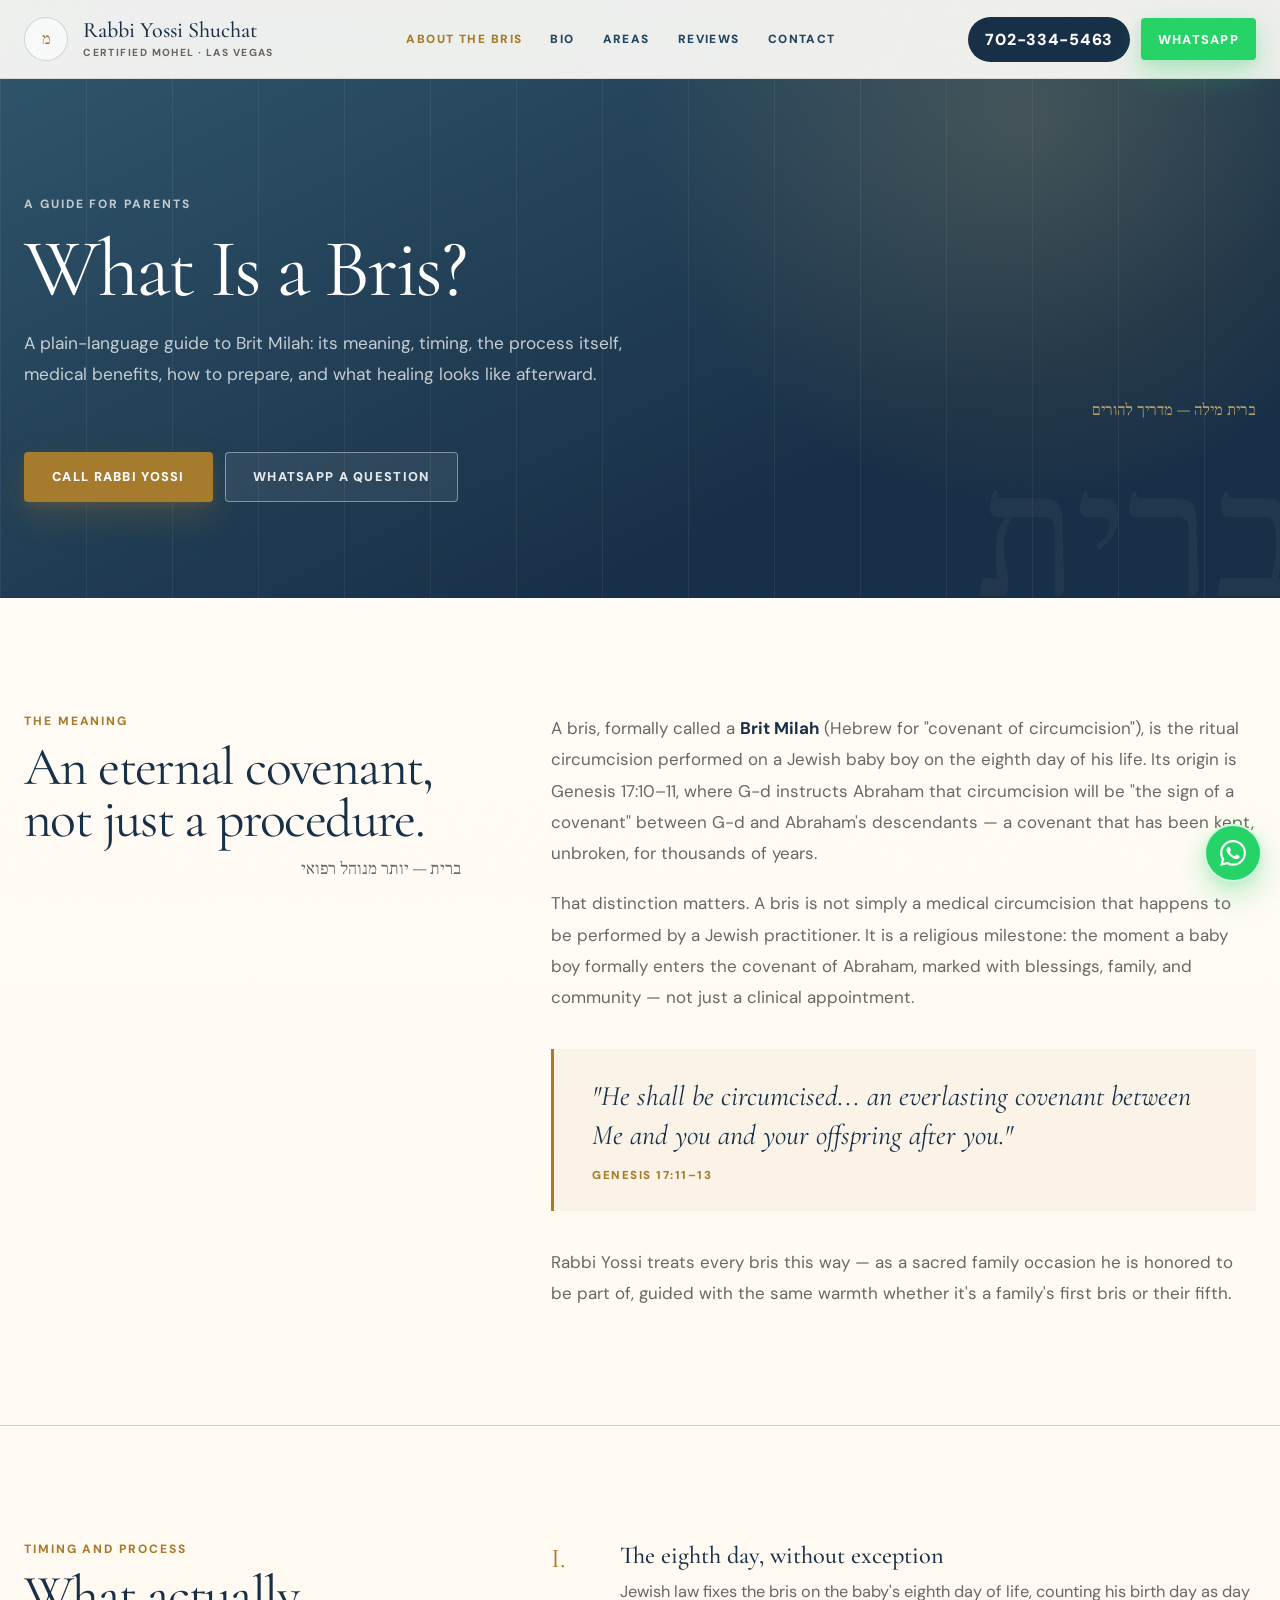
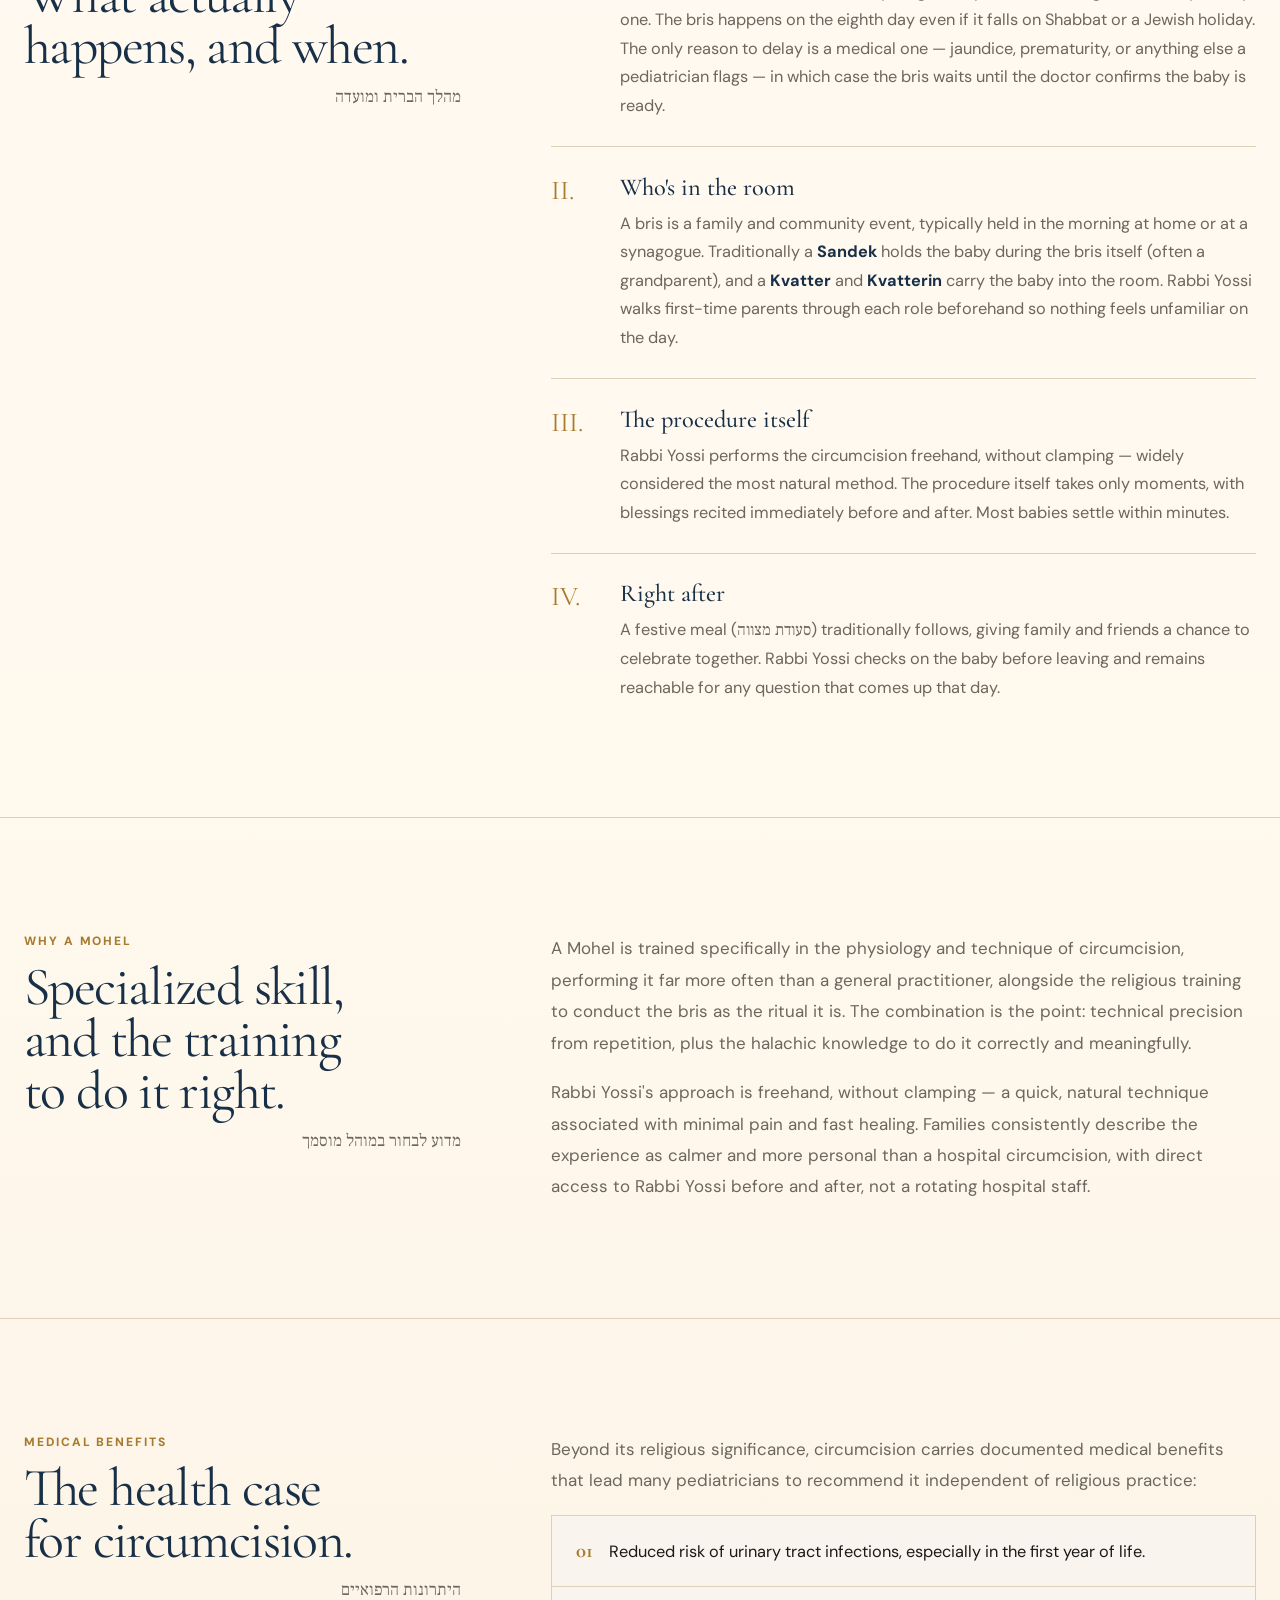
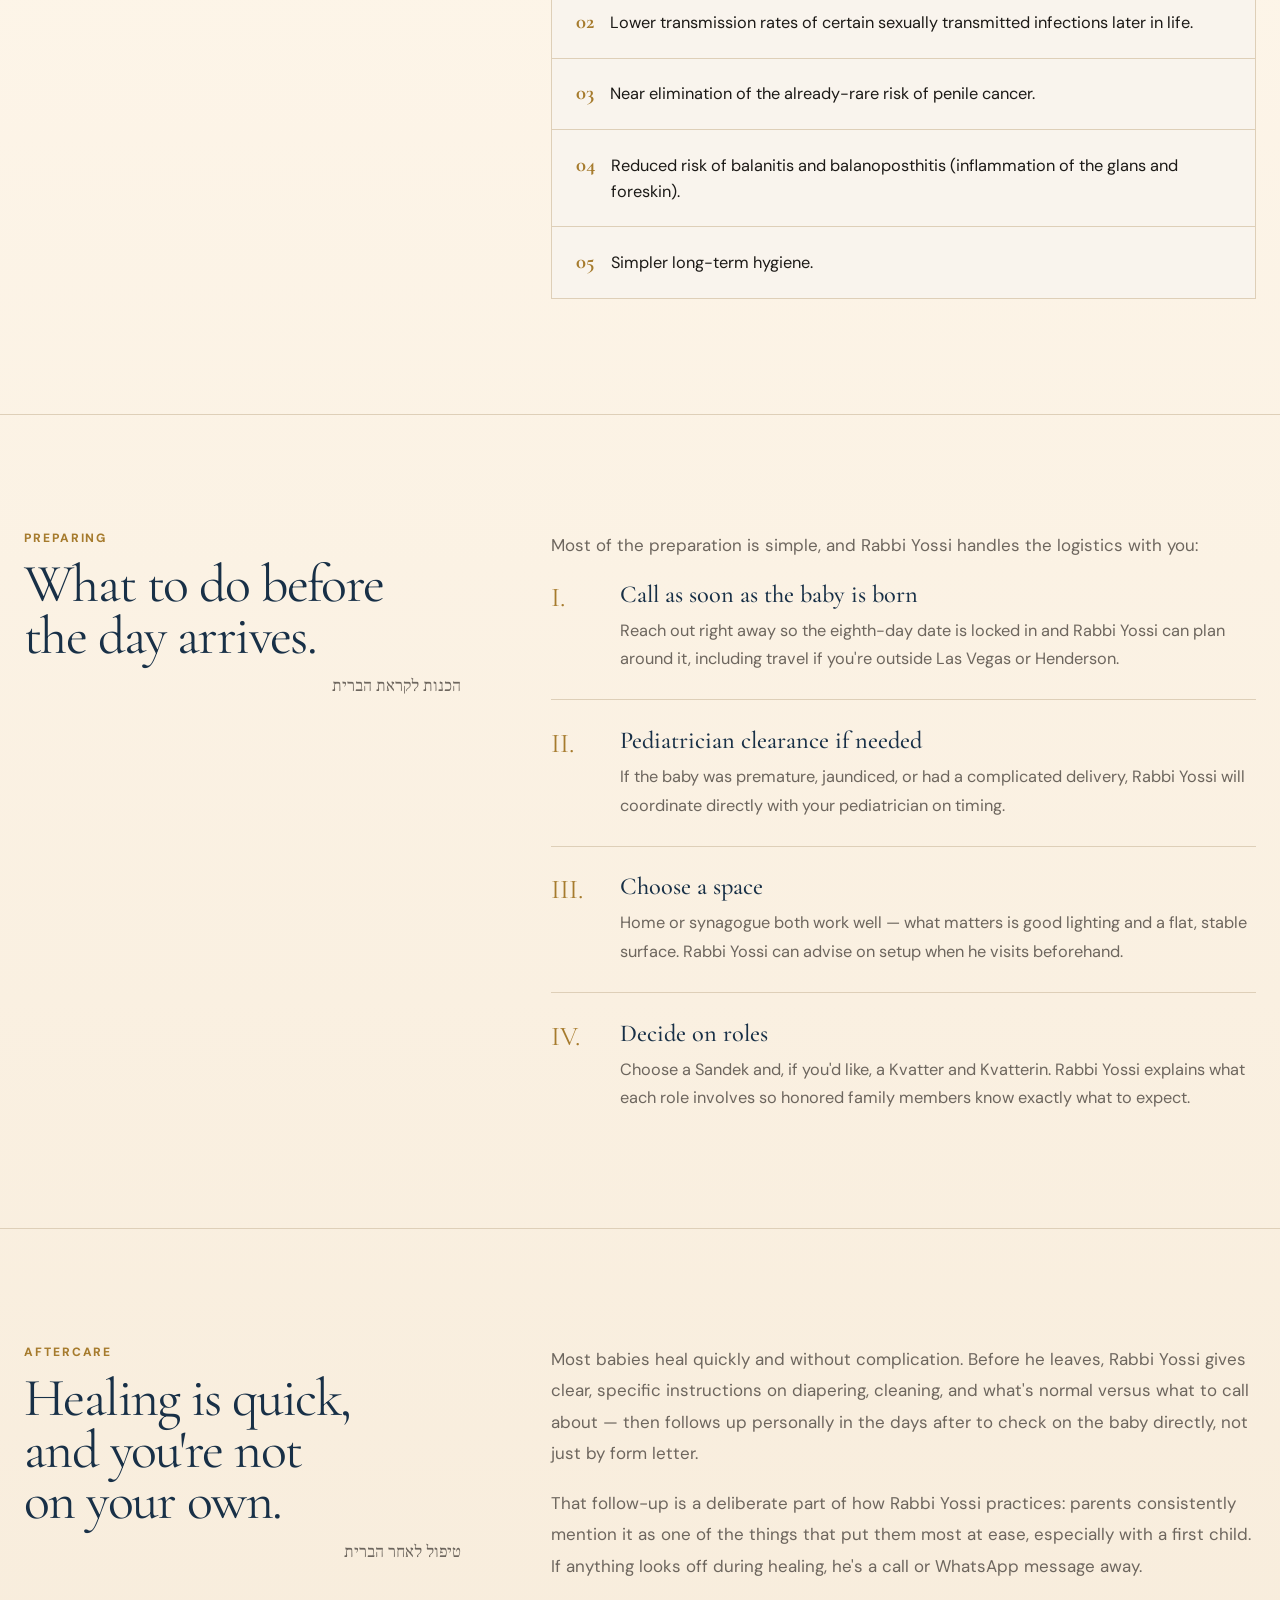
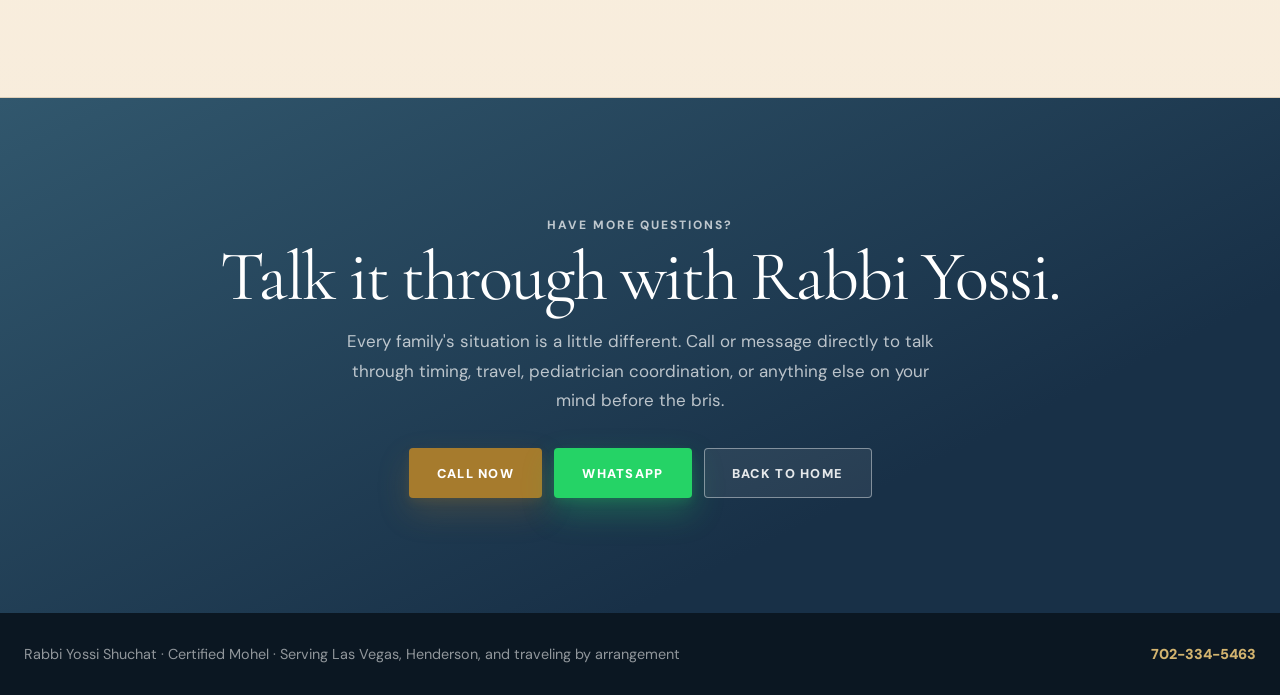
==== bris.html @ 32bd05fb "Add craft-layer polish and a full About the Bris page - Add shadow/radius design tokens, :active pre" ====
<!DOCTYPE html>
<html lang="en" dir="ltr">
<head>
  <meta charset="UTF-8">
  <meta name="viewport" content="width=device-width, initial-scale=1.0">
  <meta name="description" content="What is a bris? A clear guide to Brit Milah in Las Vegas: its meaning, the process, timing, medical benefits, preparation, and aftercare, from Certified Mohel Rabbi Yossi Shuchat.">
  <meta name="robots" content="index, follow, max-image-preview:large">
  <meta name="theme-color" content="#183047">
  <meta property="og:title" content="What Is a Bris? A Guide to Brit Milah | Rabbi Yossi Shuchat">
  <meta property="og:description" content="The meaning, timing, process, medical benefits, and aftercare of a bris (Brit Milah), explained by Certified Mohel Rabbi Yossi Shuchat, Las Vegas.">
  <meta property="og:type" content="article">
  <meta property="og:url" content="https://shliachflow.github.io/mohelvegas/bris.html">
  <meta property="og:image" content="https://shliachflow.github.io/mohelvegas/og-image.svg">
  <meta property="og:image:alt" content="What Is a Bris - a guide from Rabbi Yossi Shuchat, Las Vegas">
  <meta name="twitter:card" content="summary_large_image">
  <meta name="twitter:title" content="What Is a Bris? A Guide to Brit Milah | Rabbi Yossi Shuchat">
  <meta name="twitter:description" content="The meaning, timing, process, medical benefits, and aftercare of a bris, explained by a Certified Mohel in Las Vegas.">
  <meta name="twitter:image" content="https://shliachflow.github.io/mohelvegas/og-image.svg">
  <title>What Is a Bris? A Guide to Brit Milah | Rabbi Yossi Shuchat</title>

  <link rel="canonical" href="https://shliachflow.github.io/mohelvegas/bris.html">
  <link rel="icon" href="/mohelvegas/favicon.svg" type="image/svg+xml">
  <link rel="preconnect" href="https://fonts.googleapis.com">
  <link rel="preconnect" href="https://fonts.gstatic.com" crossorigin>
  <link href="https://fonts.googleapis.com/css2?family=Cormorant+Garamond:ital,wght@0,300;0,400;0,500;0,600;1,300;1,400;1,500;1,600&family=DM+Sans:ital,opsz,wght@0,9..40,300;0,9..40,400;0,9..40,500;0,9..40,600;1,9..40,300;1,9..40,400&family=Frank+Ruhl+Libre:wght@300;400;700&display=swap" rel="stylesheet">

  <script type="application/ld+json">
  {
    "@context": "https://schema.org",
    "@type": "Article",
    "headline": "What Is a Bris? A Guide to Brit Milah",
    "author": { "@type": "Person", "name": "Rabbi Yossi Shuchat" },
    "publisher": { "@type": "Organization", "name": "Rabbi Yossi Shuchat, Certified Mohel Las Vegas" },
    "description": "The meaning, timing, process, medical benefits, preparation, and aftercare of a bris (Brit Milah), explained by a Certified Mohel in Las Vegas.",
    "mainEntityOfPage": "https://shliachflow.github.io/mohelvegas/bris.html"
  }
  </script>

  <script type="application/ld+json">
  {
    "@context": "https://schema.org",
    "@type": "FAQPage",
    "mainEntity": [
      {
        "@type": "Question",
        "name": "What is a bris?",
        "acceptedAnswer": {
          "@type": "Answer",
          "text": "A bris (Brit Milah) is the Jewish ritual circumcision performed on a baby boy's eighth day of life. It fulfills the covenant G-d established with Abraham in Genesis 17, marking the child's entry into that covenant, not simply a medical procedure."
        }
      },
      {
        "@type": "Question",
        "name": "Why is a bris performed on the eighth day?",
        "acceptedAnswer": {
          "@type": "Answer",
          "text": "Genesis 17:12 specifies the eighth day, and Jewish law follows that timing even if the eighth day falls on Shabbat or a holiday. The day of birth counts as day one. If there is a medical reason to delay, such as jaundice or prematurity, the bris is postponed until the baby's doctor confirms he is ready."
        }
      },
      {
        "@type": "Question",
        "name": "Why choose a Mohel instead of a hospital circumcision?",
        "acceptedAnswer": {
          "@type": "Answer",
          "text": "A trained Mohel performs circumcisions daily, uses a quick freehand technique without clamping, and combines that specialized skill with the religious training required to perform the bris as a covenantal ritual, not only a procedure. Many parents also report a calmer, more personal experience than a hospital setting."
        }
      },
      {
        "@type": "Question",
        "name": "What are the medical benefits of circumcision?",
        "acceptedAnswer": {
          "@type": "Answer",
          "text": "Studies point to a reduced risk of urinary tract infections in infancy, lower transmission rates of certain diseases, near elimination of penile cancer risk, reduced risk of balanitis and balanoposthitis, and easier long-term hygiene."
        }
      },
      {
        "@type": "Question",
        "name": "How should we prepare for the bris?",
        "acceptedAnswer": {
          "@type": "Answer",
          "text": "Confirm the eighth-day date with the Mohel as soon as the baby is born, get pediatrician clearance if the baby was premature or jaundiced, choose a home or venue with good lighting and a flat surface, and arrange for a Sandek (the person who holds the baby) and a Kvatter/Kvatterin if desired. Rabbi Yossi walks every family through these details in advance."
        }
      },
      {
        "@type": "Question",
        "name": "What does aftercare look like?",
        "acceptedAnswer": {
          "@type": "Answer",
          "text": "Healing is typically quick. Parents receive clear instructions on diapering, cleaning, and signs to watch for, and Rabbi Yossi follows up personally in the days after the bris to check on healing and answer questions."
        }
      }
    ]
  }
  </script>

  <style>
    :root {
      --ink: #183047;
      --ink-2: #23465c;
      --night: #0b1722;
      --paper: #fffaf2;
      --paper-2: #f4ead9;
      --white: #fffdf9;
      --gold: #a67b2d;
      --gold-2: #d3b46f;
      --line: #decfb8;
      --muted: #6d665e;
      --body: #1c1a17;
      --wa: #25d366;
      --display: "Cormorant Garamond", Georgia, serif;
      --sans: "DM Sans", system-ui, sans-serif;
      --heb: "Frank Ruhl Libre", serif;
      --ease: cubic-bezier(.16,1,.3,1);

      --radius-xs: 4px;
      --radius-sm: 6px;
      --radius-md: 10px;
      --radius-lg: 14px;
      --radius-full: 9999px;

      --shadow-sm: 0 1px 2px rgba(24,48,71,.08), 0 2px 6px rgba(24,48,71,.06);
      --shadow-md: 0 4px 10px rgba(24,48,71,.08), 0 12px 28px rgba(24,48,71,.12);
      --shadow-lg: 0 10px 24px rgba(24,48,71,.1), 0 32px 72px rgba(24,48,71,.16);
      --shadow-gold: 0 4px 10px rgba(166,123,45,.14), 0 14px 32px rgba(166,123,45,.24);
      --shadow-wa: 0 4px 10px rgba(37,211,102,.14), 0 14px 32px rgba(37,211,102,.28);
    }

    *, *::before, *::after { box-sizing: border-box; }
    html {
      scroll-behavior: smooth;
      overflow-x: hidden;
      font-kerning: normal;
      font-feature-settings: "kern" 1, "liga" 1;
      -webkit-text-size-adjust: 100%;
      text-size-adjust: 100%;
      color-scheme: light;
    }
    body {
      margin: 0;
      font-family: var(--sans);
      color: var(--body);
      background: linear-gradient(180deg, #fffdf8 0%, #fff8ed 45%, #f6ead8 100%);
      -webkit-font-smoothing: antialiased;
      text-rendering: optimizeLegibility;
      overflow-x: hidden;
    }
    a { color: inherit; text-decoration: none; }
    button { font: inherit; }
    :focus-visible { outline: 2px solid var(--gold); outline-offset: 4px; border-radius: var(--radius-xs); }
    ::selection { background: var(--gold); color: #fff; }
    [id] { scroll-margin-top: 96px; }
    ::-webkit-scrollbar { width: 12px; height: 12px; }
    ::-webkit-scrollbar-track { background: var(--paper-2); }
    ::-webkit-scrollbar-thumb { background: var(--gold-2); border-radius: var(--radius-full); border: 3px solid var(--paper-2); }
    ::-webkit-scrollbar-thumb:hover { background: var(--gold); }

    #grain {
      position: fixed; inset: 0; z-index: 300; pointer-events: none;
      opacity: .025; mix-blend-mode: multiply;
      background-image: url("data:image/svg+xml,%3Csvg xmlns='http://www.w3.org/2000/svg' width='240' height='240'%3E%3Cfilter id='n'%3E%3CfeTurbulence type='fractalNoise' baseFrequency='.72' numOctaves='4' stitchTiles='stitch'/%3E%3C/filter%3E%3Crect width='240' height='240' filter='url(%23n)' opacity='.42'/%3E%3C/svg%3E");
    }

    .container { width: min(100% - 48px, 1280px); margin-inline: auto; }
    .eyebrow {
      font-size: .75rem;
      font-weight: 800;
      letter-spacing: .16em;
      text-transform: uppercase;
      color: var(--gold);
    }
    .heb { font-family: var(--heb); direction: rtl; letter-spacing: 0; }

    [data-r] { opacity: 0; transform: translateY(24px); transition: opacity .8s var(--ease), transform .8s var(--ease); }
    [data-r].in { opacity: 1; transform: none; }
    [data-d="1"] { transition-delay: .08s; }
    [data-d="2"] { transition-delay: .16s; }
    [data-d="3"] { transition-delay: .24s; }

    .btn {
      display: inline-flex; align-items: center; justify-content: center; gap: .55rem;
      min-height: 50px; padding: .98rem 1.7rem;
      border: 1px solid transparent; border-radius: var(--radius-xs);
      font-size: .8rem; font-weight: 850; letter-spacing: .1em;
      text-transform: uppercase; white-space: nowrap;
      transition: transform .22s var(--ease), box-shadow .22s var(--ease), background .22s var(--ease), color .22s var(--ease), border-color .22s var(--ease);
    }
    .btn:hover { transform: translateY(-2px); }
    .btn:active { transform: scale(.97); transition-duration: .1s; }
    .btn-gold { background: var(--gold); color: #fff; box-shadow: var(--shadow-gold); }
    .btn-wa { background: var(--wa); color: #fff; box-shadow: var(--shadow-wa); }
    .btn-light { border-color: rgba(255,255,255,.42); color: rgba(255,255,255,.88); background: rgba(255,255,255,.07); }
    .btn-outline { border-color: var(--line); color: var(--ink); background: rgba(255,255,255,.38); }

    #nav {
      position: fixed; inset: 0 0 auto; z-index: 120;
      background: rgba(255,253,249,.92);
      border-bottom: 1px solid rgba(24,48,71,.12);
      backdrop-filter: blur(18px) saturate(1.35);
      -webkit-backdrop-filter: blur(18px) saturate(1.35);
    }
    .nav-inner {
      height: 78px;
      position: relative;
      display: flex; align-items: center; justify-content: space-between; gap: 1.5rem;
    }
    .brand { display: flex; align-items: center; gap: .95rem; min-width: 0; }
    .brand-mark {
      width: 44px; height: 44px; border-radius: 50%;
      display: grid; place-items: center; flex: 0 0 auto;
      border: 1px solid rgba(24,48,71,.18);
      font-family: var(--heb); color: var(--gold); background: rgba(255,255,255,.6);
    }
    .brand-name {
      display: block;
      font-family: var(--display);
      color: var(--ink);
      font-size: 1.38rem;
      font-weight: 500;
      line-height: 1;
    }
    .brand-sub {
      display: block; margin-top: .32rem;
      font-size: .64rem; font-weight: 800; letter-spacing: .14em; text-transform: uppercase; color: var(--muted);
    }
    .nav-links { display: flex; align-items: center; gap: 1.75rem; }
    .nav-links a { font-size: .74rem; font-weight: 850; letter-spacing: .12em; text-transform: uppercase; color: var(--ink-2); }
    .nav-links a.active { color: var(--gold); }
    .nav-actions { display: flex; align-items: center; gap: .65rem; }
    .nav-phone { padding: .75rem 1.08rem; border-radius: var(--radius-full); background: var(--ink); color: #fff; font-weight: 850; letter-spacing: .045em; transition: transform .18s var(--ease); }
    .nav-phone:active { transform: scale(.96); }
    .nav-actions .btn { min-height: 42px; padding: .7rem 1rem; }
    .menu-toggle {
      display: none;
      align-items: center;
      justify-content: center;
      flex-direction: column;
      width: 44px;
      height: 44px;
      padding: 0;
      border: 1px solid rgba(24,48,71,.18);
      border-radius: var(--radius-full);
      background: var(--ink);
      color: #fff;
      box-shadow: var(--shadow-md);
      cursor: pointer;
      z-index: 3;
      transition: transform .18s var(--ease);
    }
    .menu-toggle:active { transform: scale(.94); }
    .menu-toggle span {
      display: block;
      width: 16px;
      height: 1.5px;
      border-radius: 2px;
      background: currentColor;
    }
    .menu-toggle span + span { margin-top: 4px; }
    #mobile-menu {
      position: fixed;
      inset: 0;
      z-index: 450;
      display: grid;
      place-items: center;
      padding: 6rem 1.5rem 2rem;
      background:
        radial-gradient(circle at 24% 18%, rgba(211,180,111,.18), transparent 28%),
        linear-gradient(154deg, #31576d, #183047 72%);
      color: #fff;
      opacity: 0;
      pointer-events: none;
      transform: translateY(-10px);
      transition: opacity .32s var(--ease), transform .32s var(--ease);
    }
    #mobile-menu.open {
      opacity: 1;
      pointer-events: auto;
      transform: none;
    }
    .mobile-menu-panel {
      width: min(100%, 360px);
      display: grid;
      gap: 1.25rem;
    }
    .mobile-menu-head {
      display: flex;
      align-items: center;
      justify-content: space-between;
      gap: 1rem;
      padding-bottom: 1rem;
      border-bottom: 1px solid rgba(255,255,255,.13);
    }
    .mobile-menu-title {
      font-family: var(--display);
      font-size: 1.5rem;
      line-height: 1;
    }
    .mobile-menu-sub {
      display: block;
      margin-top: .35rem;
      color: rgba(255,255,255,.56);
      font-size: .68rem;
      font-weight: 850;
      letter-spacing: .13em;
      text-transform: uppercase;
    }
    .menu-close {
      width: 44px;
      height: 44px;
      display: grid;
      place-items: center;
      border: 1px solid rgba(255,255,255,.22);
      border-radius: 50%;
      background: rgba(255,255,255,.06);
      color: #fff;
      font-size: 1.5rem;
      line-height: 1;
      cursor: pointer;
    }
    .mobile-menu-links {
      display: grid;
      gap: .2rem;
    }
    .mobile-menu-links a {
      font-family: var(--display);
      font-size: clamp(2.35rem, 12vw, 3.35rem);
      line-height: 1;
      padding: .82rem 0;
      color: rgba(255,255,255,.88);
      border-bottom: 1px solid rgba(255,255,255,.09);
    }
    .mobile-menu-actions {
      display: grid;
      grid-template-columns: 1fr;
      gap: .7rem;
      margin-top: .6rem;
    }
    .mobile-menu-actions .btn {
      width: 100%;
    }

    .page-hero {
      padding: clamp(9rem, 16vw, 12rem) 0 clamp(4rem, 8vw, 6rem);
      color: #fff;
      position: relative;
      overflow: hidden;
      background:
        linear-gradient(90deg, rgba(255,255,255,.06) 1px, transparent 1px),
        radial-gradient(circle at 80% 20%, rgba(211,180,111,.2), transparent 34%),
        linear-gradient(154deg, #31576d 0%, #183047 72%);
      background-size: 86px 86px, auto, auto;
    }
    .page-hero::after {
      content: "ברית";
      position: absolute; right: -1rem; bottom: -2rem;
      font-family: var(--heb); font-size: clamp(6rem, 14vw, 12rem);
      color: rgba(255,255,255,.035); line-height: 1;
    }
    .page-hero-inner { position: relative; z-index: 1; }
    .page-hero .eyebrow { color: rgba(255,255,255,.7); }
    .page-hero h1 {
      margin: 1.1rem 0 0;
      max-width: 900px;
      font-family: var(--display);
      font-size: clamp(3.4rem, 6.4vw, 6.4rem);
      font-weight: 400;
      line-height: .95;
      letter-spacing: -.03em;
      text-wrap: balance;
      color: #fff;
    }
    .page-hero p {
      max-width: 640px;
      margin: 1.25rem 0 0;
      font-size: clamp(1.08rem, 1.3vw, 1.22rem);
      line-height: 1.78;
      color: rgba(255,255,255,.74);
    }
    .page-hero .heb { margin-top: .6rem; display: block; color: var(--gold-2); opacity: .85; }
    .page-hero-actions { display: flex; gap: .75rem; flex-wrap: wrap; margin-top: 2rem; }

    .section { padding: clamp(4.5rem, 9vw, 7.5rem) 0; }
    .section + .section { border-top: 1px solid var(--line); }
    .section-inner { display: grid; grid-template-columns: minmax(0, .62fr) minmax(0, 1fr); gap: clamp(3rem, 7vw, 6rem); align-items: start; }
    .section-label { position: sticky; top: 110px; }
    .section-label .eyebrow { display: block; }
    .section-label h2 {
      margin: .75rem 0 0;
      font-family: var(--display);
      font-size: clamp(2.6rem, 4.2vw, 3.9rem);
      font-weight: 400;
      line-height: .96;
      letter-spacing: -.03em;
      text-wrap: balance;
      color: var(--ink);
    }
    .section-label .heb { display: block; margin-top: .85rem; color: var(--muted); font-size: 1.05rem; }
    .section-body p { margin: 0 0 1.15rem; color: var(--muted); font-size: clamp(1.06rem, 1.15vw, 1.15rem); line-height: 1.85; }
    .section-body p:last-child { margin-bottom: 0; }
    .section-body strong { color: var(--ink); }

    .pull-quote {
      margin: 2.2rem 0;
      padding: 1.75rem clamp(1.5rem, 3vw, 2.5rem);
      border-left: 3px solid var(--gold);
      background: rgba(166,123,45,.06);
    }
    .pull-quote p {
      margin: 0;
      font-family: var(--display);
      font-style: italic;
      font-size: clamp(1.5rem, 2.2vw, 1.95rem);
      line-height: 1.4;
      color: var(--ink);
    }
    .pull-quote cite {
      display: block;
      margin-top: .8rem;
      font-style: normal;
      font-size: .72rem;
      font-weight: 850;
      letter-spacing: .13em;
      text-transform: uppercase;
      color: var(--gold);
    }

    .roman-list { display: grid; gap: 1.6rem; counter-reset: roman; }
    .roman-item { display: grid; grid-template-columns: 3.2rem minmax(0, 1fr); gap: 1.1rem; padding-bottom: 1.6rem; border-bottom: 1px solid var(--line); }
    .roman-item:last-child { border-bottom: 0; padding-bottom: 0; }
    .roman-num { font-family: var(--display); font-size: 1.7rem; color: var(--gold); line-height: 1.3; }
    .roman-item h3 { margin: 0 0 .5rem; font-family: var(--display); font-size: clamp(1.35rem, 1.9vw, 1.65rem); font-weight: 500; color: var(--ink); }
    .roman-item p { margin: 0; color: var(--muted); font-size: 1.02rem; line-height: 1.75; }

    .benefit-list { display: grid; gap: 1px; background: var(--line); border: 1px solid var(--line); }
    .benefit-item { background: rgba(255,253,249,.82); padding: 1.35rem 1.5rem; display: flex; gap: 1rem; align-items: baseline; }
    .benefit-item b { font-family: var(--display); font-size: 1.3rem; color: var(--gold); flex: 0 0 auto; }
    .benefit-item span { color: var(--body); line-height: 1.6; font-size: 1.02rem; }

    .cta-band {
      text-align: center; color: #fff;
      background: linear-gradient(154deg, #31576d, #183047 72%);
      position: relative; overflow: hidden;
    }
    .cta-band .container { position: relative; z-index: 1; }
    .cta-band h2 { margin: .6rem 0 0; font-family: var(--display); font-size: clamp(2.6rem, 5.5vw, 4.6rem); font-weight: 400; line-height: .95; letter-spacing: -.03em; text-wrap: balance; }
    .cta-band p { max-width: 620px; margin: 1rem auto 0; color: rgba(255,255,255,.7); line-height: 1.75; font-size: 1.06rem; }
    .cta-actions { display: flex; justify-content: center; gap: .75rem; flex-wrap: wrap; margin-top: 2rem; }
    .cta-band .eyebrow { color: rgba(255,255,255,.7); }

    footer { padding: 2rem 0; background: var(--night); color: rgba(255,255,255,.55); }
    .footer-inner { display: flex; justify-content: space-between; align-items: center; gap: 1rem; flex-wrap: wrap; font-size: .9rem; }
    .footer-inner a { color: var(--gold-2); font-weight: 850; }

    #wa-float { position: fixed; right: 1.1rem; bottom: 1.1rem; z-index: 9999; display: block !important; transform: translateZ(0); }
    #wa-float a { width: 58px; height: 58px; border-radius: 50%; display: grid; place-items: center; background: var(--wa); color: #fff; border: 2px solid rgba(255,255,255,.8); box-shadow: var(--shadow-wa); transition: transform .18s var(--ease); }
    #wa-float a:hover { transform: scale(1.06); }
    #wa-float a:active { transform: scale(.94); }
    #wa-float svg { width: 26px; height: 26px; fill: currentColor; }

    @media (max-width: 980px) {
      .nav-inner { height: auto; min-height: 82px; padding: .9rem 0; display: grid; grid-template-columns: 1fr auto; align-items: center; }
      .nav-actions { grid-column: 1 / -1; grid-row: 2; justify-content: start; flex-wrap: wrap; }
      .nav-actions .btn { display: inline-flex; min-height: 40px; padding: .62rem .8rem; font-size: .68rem; }
      .nav-links { display: none; }
      .menu-toggle { display: inline-flex; position: static; }
      .section-inner { grid-template-columns: 1fr; }
      .section-label { position: static; }
      .roman-item { grid-template-columns: 2.4rem minmax(0, 1fr); }
    }

    @media (max-width: 640px) {
      .container { width: min(100% - 32px, 1240px); }
      .brand-mark { width: 38px; height: 38px; }
      .brand-name { font-size: 1.12rem; }
      .brand-sub { display: none; }
      .nav-phone { font-size: .74rem; padding: .64rem .82rem; }
      .nav-actions { gap: .5rem; }
      .nav-actions .btn { padding: .64rem .82rem; font-size: .7rem; }
      .page-hero-actions, .cta-actions { flex-direction: column; }
      .page-hero-actions .btn, .cta-actions .btn { width: 100%; }
      .benefit-item { flex-direction: column; gap: .3rem; }
      #wa-float { right: .85rem; bottom: calc(.85rem + env(safe-area-inset-bottom, 0px)); z-index: 9999; }
      #wa-float a { width: 54px; height: 54px; }
    }

    @media (prefers-reduced-motion: reduce) {
      html { scroll-behavior: auto; }
      [data-r], [data-r].in, .btn { opacity: 1; transform: none; transition: none; }
    }
  </style>
</head>
<body>
<div id="grain" aria-hidden="true"></div>

<nav id="nav" aria-label="Primary navigation">
  <div class="container nav-inner">
    <a href="index.html" class="brand" aria-label="Rabbi Yossi Shuchat home">
      <span class="brand-mark" aria-hidden="true">מ</span>
      <span>
        <span class="brand-name">Rabbi Yossi Shuchat</span>
        <span class="brand-sub">Certified Mohel · Las Vegas</span>
      </span>
    </a>
    <div class="nav-links">
      <a href="bris.html" class="active" aria-current="page">About the Bris</a>
      <a href="index.html#bio">Bio</a>
      <a href="index.html#areas">Areas</a>
      <a href="index.html#reviews">Reviews</a>
      <a href="index.html#contact">Contact</a>
    </div>
    <div class="nav-actions">
      <a class="nav-phone" href="tel:7023345463">702-334-5463</a>
      <a class="btn btn-wa" href="https://wa.me/17023345463" target="_blank" rel="noopener noreferrer">WhatsApp</a>
      <button class="menu-toggle" id="menu-toggle" type="button" aria-label="Open menu" aria-controls="mobile-menu" aria-expanded="false">
        <span></span>
        <span></span>
        <span></span>
      </button>
    </div>
  </div>
</nav>

<div id="mobile-menu" aria-hidden="true">
  <div class="mobile-menu-panel" role="dialog" aria-modal="true" aria-label="Mobile navigation">
    <div class="mobile-menu-head">
      <div>
        <div class="mobile-menu-title">Rabbi Yossi Shuchat</div>
        <span class="mobile-menu-sub">Certified Mohel · Las Vegas</span>
      </div>
      <button class="menu-close" id="menu-close" type="button" aria-label="Close menu">&times;</button>
    </div>
    <div class="mobile-menu-links">
      <a href="bris.html">About the Bris</a>
      <a href="index.html#bio">Bio</a>
      <a href="index.html#areas">Areas</a>
      <a href="index.html#reviews">Reviews</a>
      <a href="index.html#contact">Contact</a>
    </div>
    <div class="mobile-menu-actions">
      <a href="tel:7023345463" class="btn btn-gold">Call Now</a>
      <a href="https://wa.me/17023345463" class="btn btn-wa" target="_blank" rel="noopener noreferrer">WhatsApp</a>
    </div>
  </div>
</div>

<main id="top">
  <section class="page-hero" aria-labelledby="page-hero-title">
    <div class="container page-hero-inner">
      <span class="eyebrow">A Guide For Parents</span>
      <h1 id="page-hero-title" data-r>What Is a Bris?</h1>
      <p data-r data-d="1">A plain-language guide to Brit Milah: its meaning, timing, the process itself, medical benefits, how to prepare, and what healing looks like afterward.</p>
      <span class="heb" data-r data-d="1">ברית מילה — מדריך להורים</span>
      <div class="page-hero-actions" data-r data-d="2">
        <a href="tel:7023345463" class="btn btn-gold">Call Rabbi Yossi</a>
        <a href="https://wa.me/17023345463" class="btn btn-light" target="_blank" rel="noopener noreferrer">WhatsApp a Question</a>
      </div>
    </div>
  </section>

  <section class="section" id="meaning" aria-labelledby="meaning-title">
    <div class="container section-inner">
      <div class="section-label" data-r>
        <span class="eyebrow">The meaning</span>
        <h2 id="meaning-title">An eternal covenant, not just a procedure.</h2>
        <span class="heb">ברית — יותר מנוהל רפואי</span>
      </div>
      <div class="section-body" data-r data-d="1">
        <p>A bris, formally called a <strong>Brit Milah</strong> (Hebrew for "covenant of circumcision"), is the ritual circumcision performed on a Jewish baby boy on the eighth day of his life. Its origin is Genesis 17:10&ndash;11, where G-d instructs Abraham that circumcision will be "the sign of a covenant" between G-d and Abraham's descendants &mdash; a covenant that has been kept, unbroken, for thousands of years.</p>
        <p>That distinction matters. A bris is not simply a medical circumcision that happens to be performed by a Jewish practitioner. It is a religious milestone: the moment a baby boy formally enters the covenant of Abraham, marked with blessings, family, and community &mdash; not just a clinical appointment.</p>
        <div class="pull-quote">
          <p>"He shall be circumcised... an everlasting covenant between Me and you and your offspring after you."</p>
          <cite>Genesis 17:11&ndash;13</cite>
        </div>
        <p>Rabbi Yossi treats every bris this way &mdash; as a sacred family occasion he is honored to be part of, guided with the same warmth whether it's a family's first bris or their fifth.</p>
      </div>
    </div>
  </section>

  <section class="section" id="process" aria-labelledby="process-title">
    <div class="container section-inner">
      <div class="section-label" data-r>
        <span class="eyebrow">Timing and process</span>
        <h2 id="process-title">What actually happens, and when.</h2>
        <span class="heb">מהלך הברית ומועדה</span>
      </div>
      <div class="section-body" data-r data-d="1">
        <div class="roman-list">
          <div class="roman-item">
            <span class="roman-num">I.</span>
            <div>
              <h3>The eighth day, without exception</h3>
              <p>Jewish law fixes the bris on the baby's eighth day of life, counting his birth day as day one. The bris happens on the eighth day even if it falls on Shabbat or a Jewish holiday. The only reason to delay is a medical one &mdash; jaundice, prematurity, or anything else a pediatrician flags &mdash; in which case the bris waits until the doctor confirms the baby is ready.</p>
            </div>
          </div>
          <div class="roman-item">
            <span class="roman-num">II.</span>
            <div>
              <h3>Who's in the room</h3>
              <p>A bris is a family and community event, typically held in the morning at home or at a synagogue. Traditionally a <strong>Sandek</strong> holds the baby during the bris itself (often a grandparent), and a <strong>Kvatter</strong> and <strong>Kvatterin</strong> carry the baby into the room. Rabbi Yossi walks first-time parents through each role beforehand so nothing feels unfamiliar on the day.</p>
            </div>
          </div>
          <div class="roman-item">
            <span class="roman-num">III.</span>
            <div>
              <h3>The procedure itself</h3>
              <p>Rabbi Yossi performs the circumcision freehand, without clamping &mdash; widely considered the most natural method. The procedure itself takes only moments, with blessings recited immediately before and after. Most babies settle within minutes.</p>
            </div>
          </div>
          <div class="roman-item">
            <span class="roman-num">IV.</span>
            <div>
              <h3>Right after</h3>
              <p>A festive meal (<span class="heb">סעודת מצווה</span>) traditionally follows, giving family and friends a chance to celebrate together. Rabbi Yossi checks on the baby before leaving and remains reachable for any question that comes up that day.</p>
            </div>
          </div>
        </div>
      </div>
    </div>
  </section>

  <section class="section" id="mohel" aria-labelledby="mohel-title">
    <div class="container section-inner">
      <div class="section-label" data-r>
        <span class="eyebrow">Why a Mohel</span>
        <h2 id="mohel-title">Specialized skill, and the training to do it right.</h2>
        <span class="heb">מדוע לבחור במוהל מוסמך</span>
      </div>
      <div class="section-body" data-r data-d="1">
        <p>A Mohel is trained specifically in the physiology and technique of circumcision, performing it far more often than a general practitioner, alongside the religious training to conduct the bris as the ritual it is. The combination is the point: technical precision from repetition, plus the halachic knowledge to do it correctly and meaningfully.</p>
        <p>Rabbi Yossi's approach is freehand, without clamping &mdash; a quick, natural technique associated with minimal pain and fast healing. Families consistently describe the experience as calmer and more personal than a hospital circumcision, with direct access to Rabbi Yossi before and after, not a rotating hospital staff.</p>
      </div>
    </div>
  </section>

  <section class="section" id="benefits" aria-labelledby="benefits-title">
    <div class="container section-inner">
      <div class="section-label" data-r>
        <span class="eyebrow">Medical benefits</span>
        <h2 id="benefits-title">The health case for circumcision.</h2>
        <span class="heb">היתרונות הרפואיים</span>
      </div>
      <div class="section-body" data-r data-d="1">
        <p>Beyond its religious significance, circumcision carries documented medical benefits that lead many pediatricians to recommend it independent of religious practice:</p>
        <div class="benefit-list" aria-label="Medical benefits of circumcision">
          <div class="benefit-item"><b>01</b><span>Reduced risk of urinary tract infections, especially in the first year of life.</span></div>
          <div class="benefit-item"><b>02</b><span>Lower transmission rates of certain sexually transmitted infections later in life.</span></div>
          <div class="benefit-item"><b>03</b><span>Near elimination of the already-rare risk of penile cancer.</span></div>
          <div class="benefit-item"><b>04</b><span>Reduced risk of balanitis and balanoposthitis (inflammation of the glans and foreskin).</span></div>
          <div class="benefit-item"><b>05</b><span>Simpler long-term hygiene.</span></div>
        </div>
      </div>
    </div>
  </section>

  <section class="section" id="prepare" aria-labelledby="prepare-title">
    <div class="container section-inner">
      <div class="section-label" data-r>
        <span class="eyebrow">Preparing</span>
        <h2 id="prepare-title">What to do before the day arrives.</h2>
        <span class="heb">הכנות לקראת הברית</span>
      </div>
      <div class="section-body" data-r data-d="1">
        <p>Most of the preparation is simple, and Rabbi Yossi handles the logistics with you:</p>
        <div class="roman-list">
          <div class="roman-item">
            <span class="roman-num">I.</span>
            <div>
              <h3>Call as soon as the baby is born</h3>
              <p>Reach out right away so the eighth-day date is locked in and Rabbi Yossi can plan around it, including travel if you're outside Las Vegas or Henderson.</p>
            </div>
          </div>
          <div class="roman-item">
            <span class="roman-num">II.</span>
            <div>
              <h3>Pediatrician clearance if needed</h3>
              <p>If the baby was premature, jaundiced, or had a complicated delivery, Rabbi Yossi will coordinate directly with your pediatrician on timing.</p>
            </div>
          </div>
          <div class="roman-item">
            <span class="roman-num">III.</span>
            <div>
              <h3>Choose a space</h3>
              <p>Home or synagogue both work well &mdash; what matters is good lighting and a flat, stable surface. Rabbi Yossi can advise on setup when he visits beforehand.</p>
            </div>
          </div>
          <div class="roman-item">
            <span class="roman-num">IV.</span>
            <div>
              <h3>Decide on roles</h3>
              <p>Choose a Sandek and, if you'd like, a Kvatter and Kvatterin. Rabbi Yossi explains what each role involves so honored family members know exactly what to expect.</p>
            </div>
          </div>
        </div>
      </div>
    </div>
  </section>

  <section class="section" id="aftercare" aria-labelledby="aftercare-title">
    <div class="container section-inner">
      <div class="section-label" data-r>
        <span class="eyebrow">Aftercare</span>
        <h2 id="aftercare-title">Healing is quick, and you're not on your own.</h2>
        <span class="heb">טיפול לאחר הברית</span>
      </div>
      <div class="section-body" data-r data-d="1">
        <p>Most babies heal quickly and without complication. Before he leaves, Rabbi Yossi gives clear, specific instructions on diapering, cleaning, and what's normal versus what to call about &mdash; then follows up personally in the days after to check on the baby directly, not just by form letter.</p>
        <p>That follow-up is a deliberate part of how Rabbi Yossi practices: parents consistently mention it as one of the things that put them most at ease, especially with a first child. If anything looks off during healing, he's a call or WhatsApp message away.</p>
      </div>
    </div>
  </section>

  <section class="section cta-band" id="questions" aria-labelledby="questions-title">
    <div class="container" data-r>
      <span class="eyebrow">Have more questions?</span>
      <h2 id="questions-title">Talk it through with Rabbi Yossi.</h2>
      <p>Every family's situation is a little different. Call or message directly to talk through timing, travel, pediatrician coordination, or anything else on your mind before the bris.</p>
      <div class="cta-actions">
        <a href="tel:7023345463" class="btn btn-gold">Call Now</a>
        <a href="https://wa.me/17023345463" class="btn btn-wa" target="_blank" rel="noopener noreferrer">WhatsApp</a>
        <a href="index.html" class="btn btn-light">Back to Home</a>
      </div>
    </div>
  </section>
</main>

<footer>
  <div class="container footer-inner">
    <span>Rabbi Yossi Shuchat · Certified Mohel · Serving Las Vegas, Henderson, and traveling by arrangement</span>
    <a href="tel:7023345463">702-334-5463</a>
  </div>
</footer>

<div id="wa-float">
  <a href="https://wa.me/17023345463" target="_blank" rel="noopener noreferrer" aria-label="Chat with Rabbi Yossi on WhatsApp">
    <svg viewBox="0 0 24 24" aria-hidden="true" focusable="false">
      <path d="M17.472 14.382c-.297-.149-1.758-.867-2.03-.967-.273-.099-.471-.148-.67.15-.197.297-.767.966-.94 1.164-.173.199-.347.223-.644.075-.297-.15-1.255-.463-2.39-1.475-.883-.788-1.48-1.761-1.653-2.059-.173-.297-.018-.458.13-.606.134-.133.298-.347.446-.52.149-.174.198-.298.298-.497.099-.198.05-.371-.025-.52-.075-.149-.669-1.612-.916-2.207-.242-.579-.487-.5-.669-.51-.173-.008-.371-.01-.57-.01-.198 0-.52.074-.792.372-.272.297-1.04 1.016-1.04 2.479 0 1.462 1.065 2.875 1.213 3.074.149.198 2.096 3.2 5.077 4.487.709.306 1.262.489 1.694.625.712.227 1.36.195 1.871.118.571-.085 1.758-.719 2.006-1.413.248-.694.248-1.289.173-1.413-.074-.124-.272-.198-.57-.347m-5.421 7.403h-.004a9.87 9.87 0 01-5.031-1.378l-.361-.214-3.741.982.998-3.648-.235-.374a9.86 9.86 0 01-1.51-5.26c.001-5.45 4.436-9.884 9.888-9.884 2.64 0 5.122 1.03 6.988 2.898a9.825 9.825 0 012.893 6.994c-.003 5.45-4.437 9.884-9.885 9.884m8.413-18.297A11.815 11.815 0 0012.05 0C5.495 0 .16 5.335.157 11.892c0 2.096.547 4.142 1.588 5.945L.057 24l6.305-1.654a11.882 11.882 0 005.683 1.448h.005c6.554 0 11.89-5.335 11.893-11.893a11.821 11.821 0 00-3.48-8.413z"/>
    </svg>
  </a>
</div>

<script>
(function () {
  "use strict";
  var menu = document.getElementById("mobile-menu");
  var menuToggle = document.getElementById("menu-toggle");
  var menuClose = document.getElementById("menu-close");

  function openMenu() {
    if (!menu || !menuToggle) return;
    menu.classList.add("open");
    menu.setAttribute("aria-hidden", "false");
    menuToggle.setAttribute("aria-expanded", "true");
    document.body.style.overflow = "hidden";
    if (menuClose) menuClose.focus({ preventScroll: true });
  }

  function closeMenu() {
    if (!menu || !menuToggle) return;
    menu.classList.remove("open");
    menu.setAttribute("aria-hidden", "true");
    menuToggle.setAttribute("aria-expanded", "false");
    document.body.style.overflow = "";
  }

  if (menuToggle) menuToggle.addEventListener("click", openMenu);
  if (menuClose) menuClose.addEventListener("click", closeMenu);
  document.addEventListener("keydown", function (e) {
    if (e.key === "Escape" && menu && menu.classList.contains("open")) closeMenu();
  });

  document.querySelectorAll('a[href^="#"]').forEach(function (a) {
    a.addEventListener("click", function (e) {
      var id = a.getAttribute("href");
      var target = id && document.querySelector(id);
      if (!target) return;
      e.preventDefault();
      closeMenu();
      window.scrollTo({ top: target.getBoundingClientRect().top + window.pageYOffset - 84, behavior: "smooth" });
    });
  });

  if ("IntersectionObserver" in window) {
    var io = new IntersectionObserver(function (entries) {
      entries.forEach(function (entry) {
        if (entry.isIntersecting) {
          entry.target.classList.add("in");
          io.unobserve(entry.target);
        }
      });
    }, { threshold: .08, rootMargin: "0px 0px -56px 0px" });
    document.querySelectorAll("[data-r]").forEach(function (el) { io.observe(el); });
  } else {
    document.querySelectorAll("[data-r]").forEach(function (el) { el.classList.add("in"); });
  }
}());
</script>
</body>
</html>
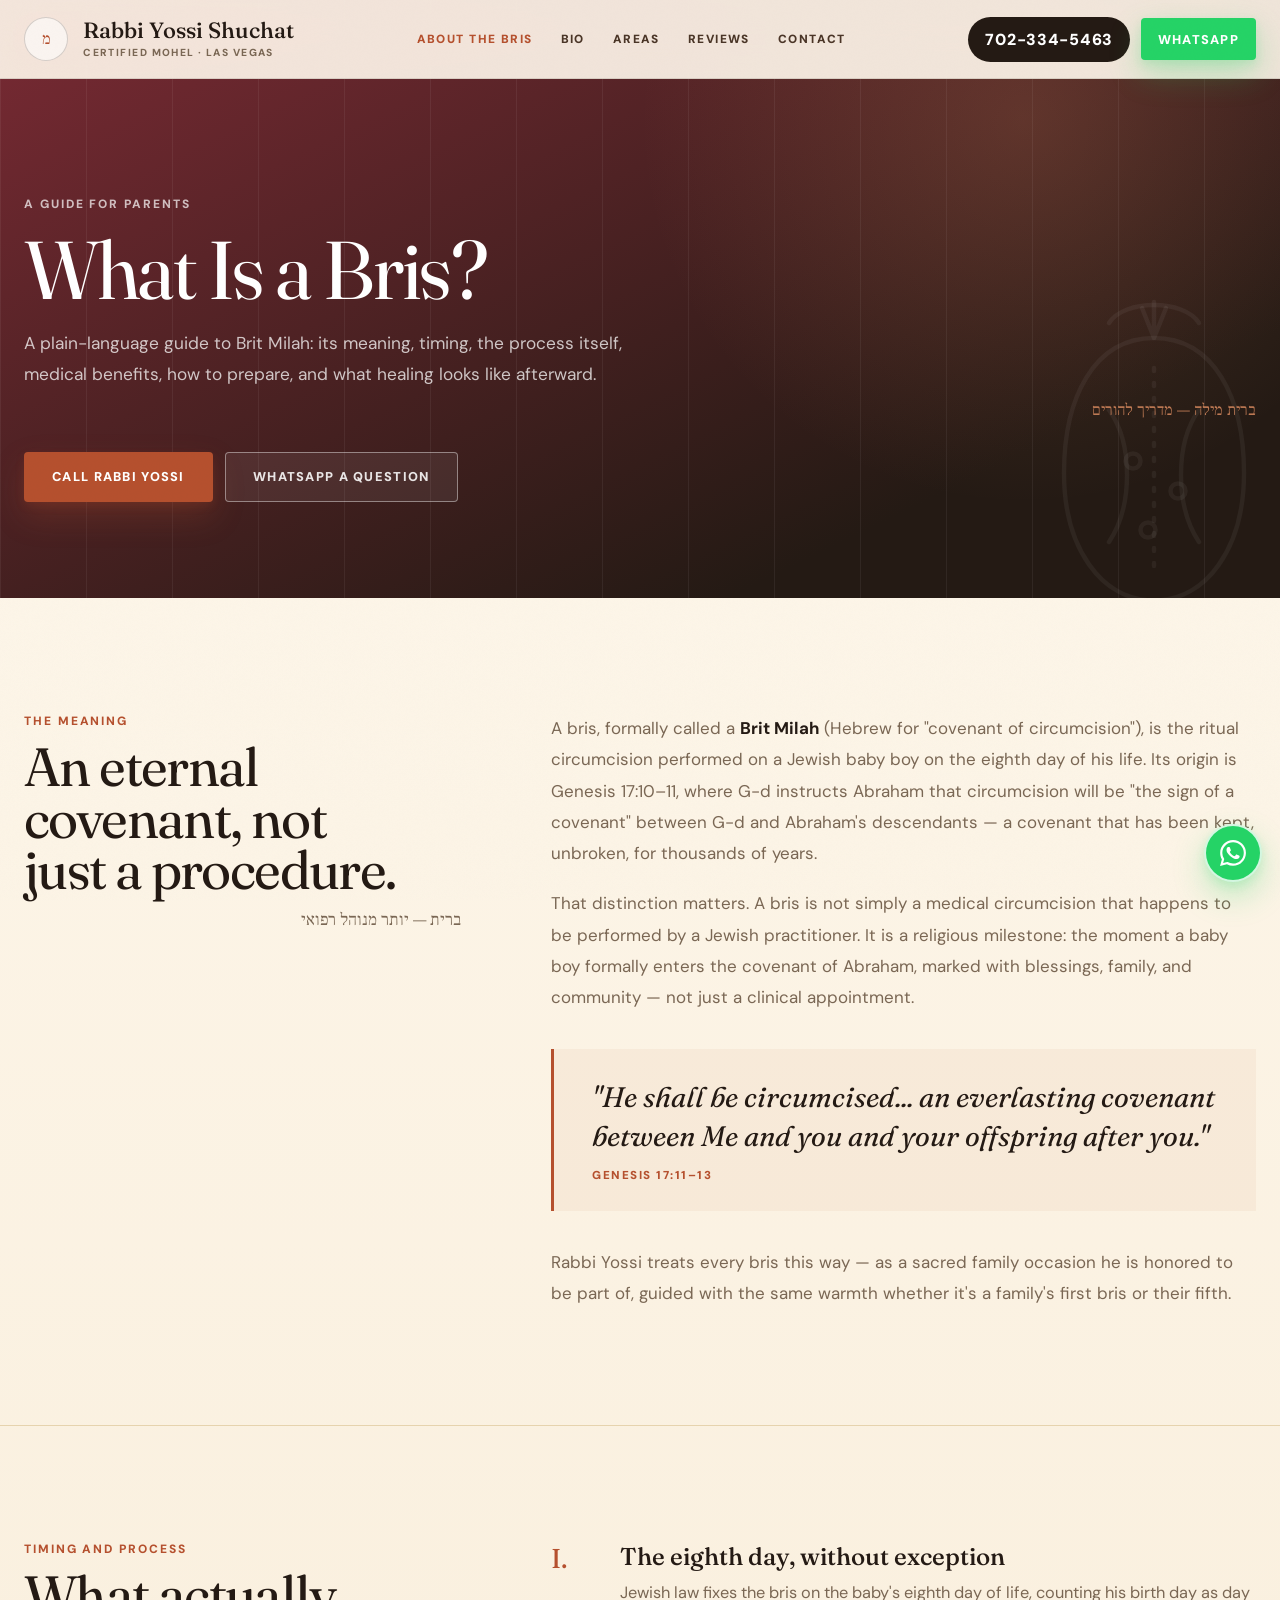
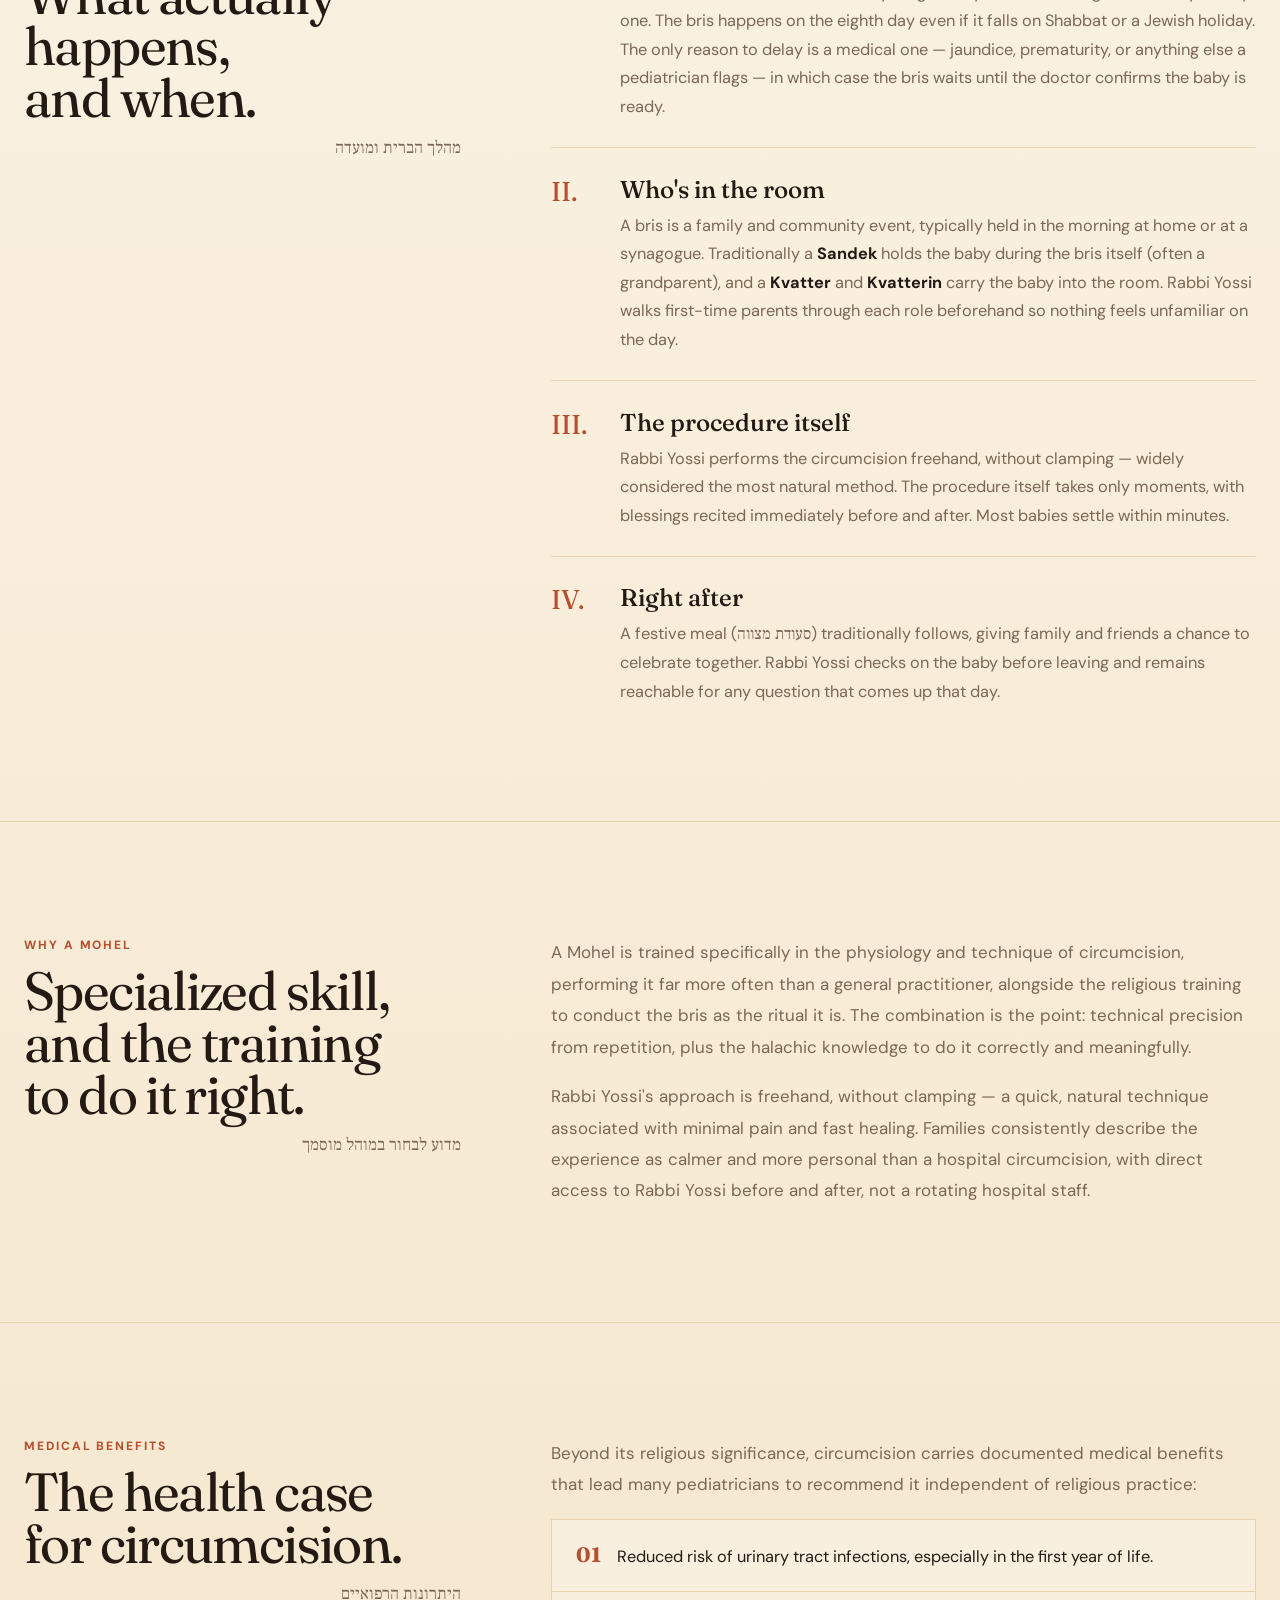
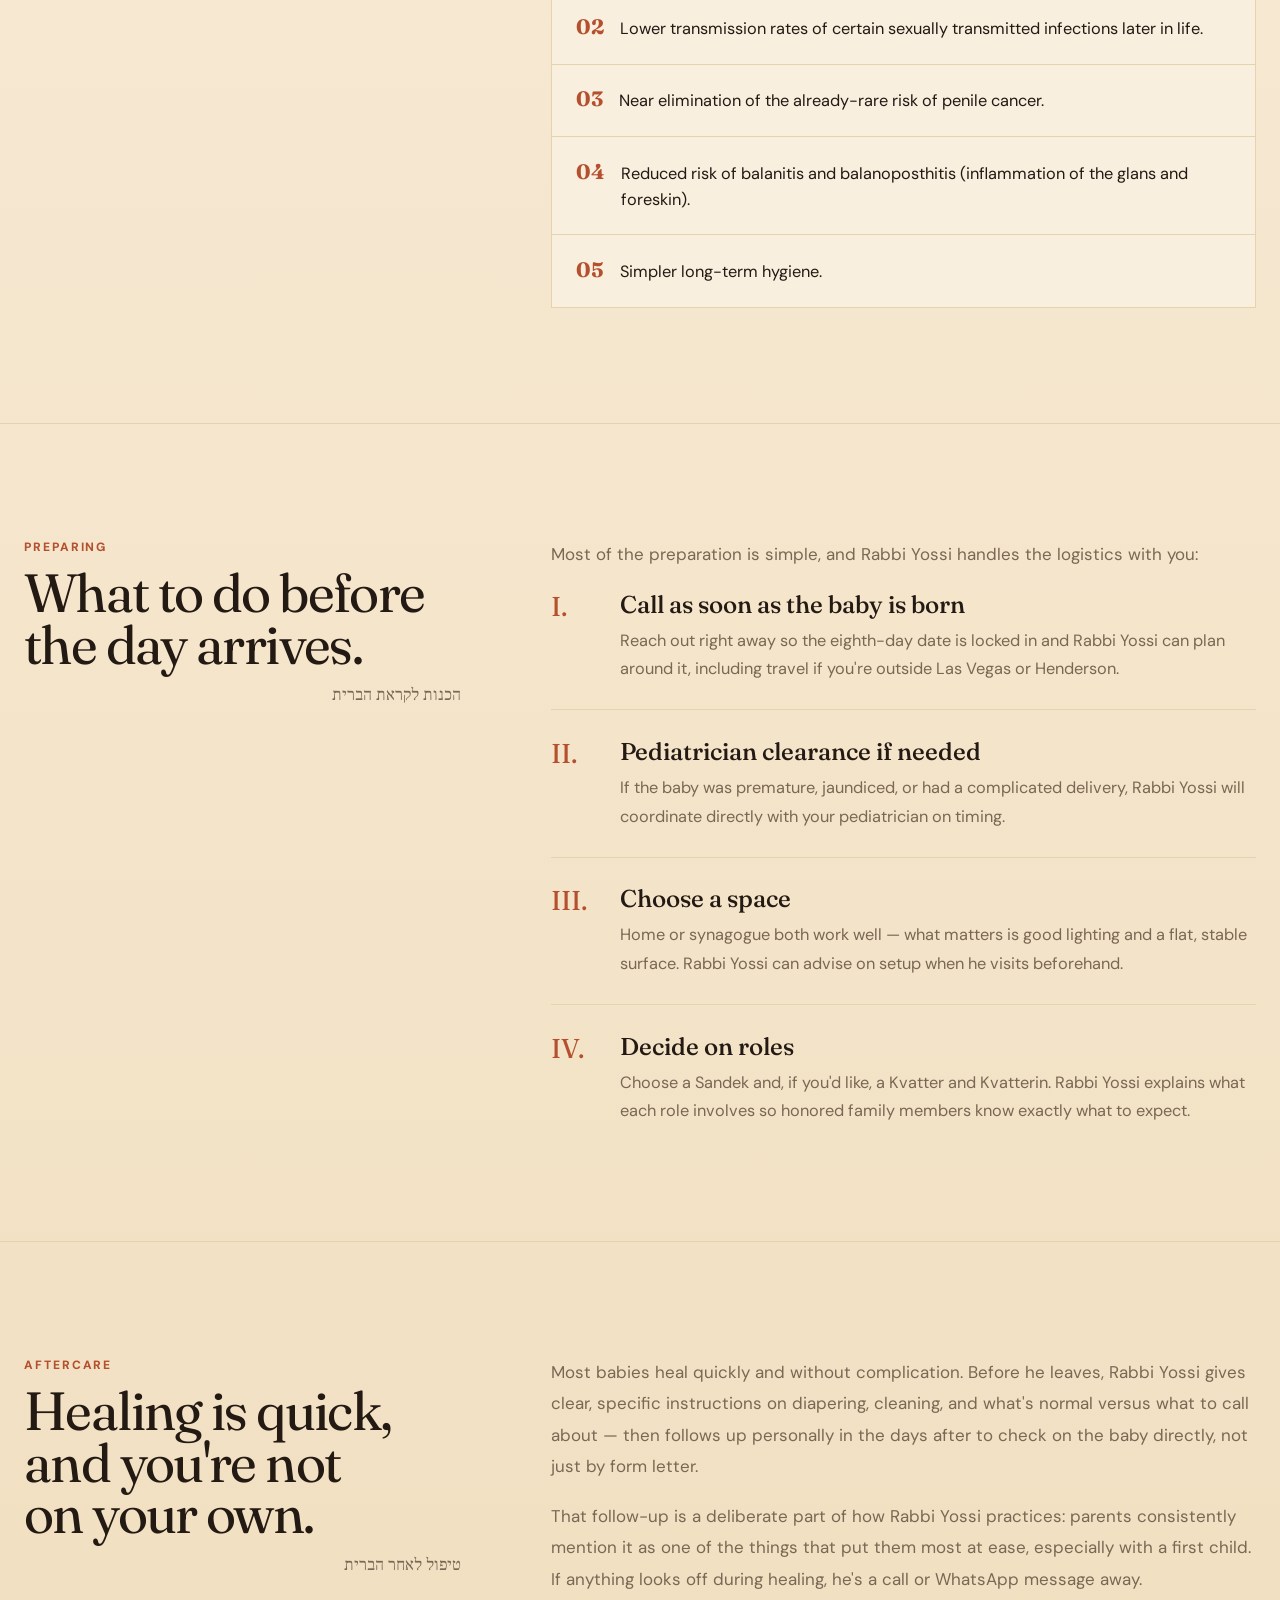
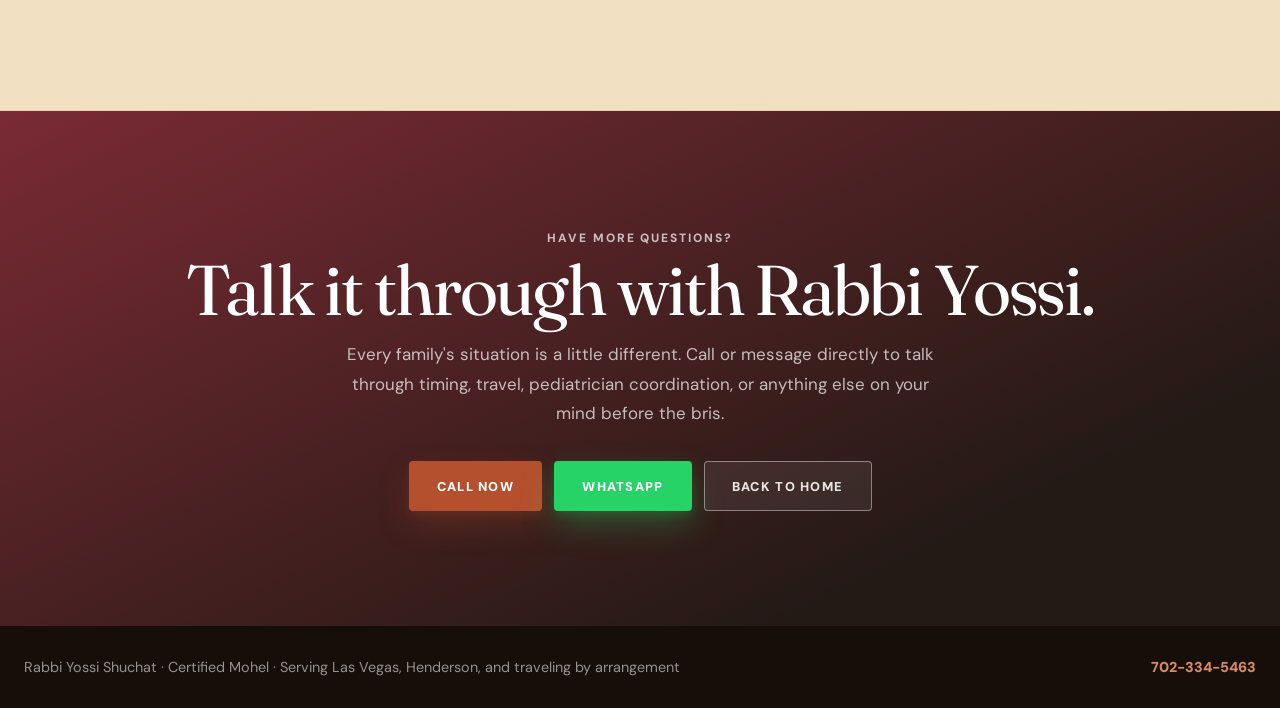
==== commit d2237268: "Replace navy/gold/Cormorant palette with a desert terracotta + wine identity - Swap the cool navy-in" ====
--- a/bris.html
+++ b/bris.html
@@ -5,7 +5,7 @@
   <meta name="viewport" content="width=device-width, initial-scale=1.0">
   <meta name="description" content="What is a bris? A clear guide to Brit Milah in Las Vegas: its meaning, the process, timing, medical benefits, preparation, and aftercare, from Certified Mohel Rabbi Yossi Shuchat.">
   <meta name="robots" content="index, follow, max-image-preview:large">
-  <meta name="theme-color" content="#183047">
+  <meta name="theme-color" content="#241A14">
   <meta property="og:title" content="What Is a Bris? A Guide to Brit Milah | Rabbi Yossi Shuchat">
   <meta property="og:description" content="The meaning, timing, process, medical benefits, and aftercare of a bris (Brit Milah), explained by Certified Mohel Rabbi Yossi Shuchat, Las Vegas.">
   <meta property="og:type" content="article">
@@ -22,7 +22,7 @@
   <link rel="icon" href="/mohelvegas/favicon.svg" type="image/svg+xml">
   <link rel="preconnect" href="https://fonts.googleapis.com">
   <link rel="preconnect" href="https://fonts.gstatic.com" crossorigin>
-  <link href="https://fonts.googleapis.com/css2?family=Cormorant+Garamond:ital,wght@0,300;0,400;0,500;0,600;1,300;1,400;1,500;1,600&family=DM+Sans:ital,opsz,wght@0,9..40,300;0,9..40,400;0,9..40,500;0,9..40,600;1,9..40,300;1,9..40,400&family=Frank+Ruhl+Libre:wght@300;400;700&display=swap" rel="stylesheet">
+  <link href="https://fonts.googleapis.com/css2?family=Fraunces:ital,opsz,wght@0,9..144,300;0,9..144,400;0,9..144,500;0,9..144,600;1,9..144,300;1,9..144,400;1,9..144,500;1,9..144,600&family=DM+Sans:ital,opsz,wght@0,9..40,300;0,9..40,400;0,9..40,500;0,9..40,600;1,9..40,300;1,9..40,400&family=Frank+Ruhl+Libre:wght@300;400;700&display=swap" rel="stylesheet">
 
   <script type="application/ld+json">
   {
@@ -95,19 +95,19 @@
 
   <style>
     :root {
-      --ink: #183047;
-      --ink-2: #23465c;
-      --night: #0b1722;
-      --paper: #fffaf2;
-      --paper-2: #f4ead9;
-      --white: #fffdf9;
-      --gold: #a67b2d;
-      --gold-2: #d3b46f;
-      --line: #decfb8;
-      --muted: #6d665e;
-      --body: #1c1a17;
+      --ink: #241A14;
+      --ink-2: #4A3527;
+      --night: #150E09;
+      --paper: #FBF3E7;
+      --paper-2: #F0E2C9;
+      --white: #FDF6EA;
+      --gold: #B5502E;
+      --gold-2: #D98A5F;
+      --line: #E6D3AE;
+      --muted: #7A6754;
+      --body: #241A14;
       --wa: #25d366;
-      --display: "Cormorant Garamond", Georgia, serif;
+      --display: "Fraunces", Georgia, serif;
       --sans: "DM Sans", system-ui, sans-serif;
       --heb: "Frank Ruhl Libre", serif;
       --ease: cubic-bezier(.16,1,.3,1);
@@ -118,10 +118,10 @@
       --radius-lg: 14px;
       --radius-full: 9999px;
 
-      --shadow-sm: 0 1px 2px rgba(24,48,71,.08), 0 2px 6px rgba(24,48,71,.06);
-      --shadow-md: 0 4px 10px rgba(24,48,71,.08), 0 12px 28px rgba(24,48,71,.12);
-      --shadow-lg: 0 10px 24px rgba(24,48,71,.1), 0 32px 72px rgba(24,48,71,.16);
-      --shadow-gold: 0 4px 10px rgba(166,123,45,.14), 0 14px 32px rgba(166,123,45,.24);
+      --shadow-sm: 0 1px 2px rgba(36,26,20,.08), 0 2px 6px rgba(36,26,20,.06);
+      --shadow-md: 0 4px 10px rgba(36,26,20,.08), 0 12px 28px rgba(36,26,20,.12);
+      --shadow-lg: 0 10px 24px rgba(36,26,20,.1), 0 32px 72px rgba(36,26,20,.16);
+      --shadow-gold: 0 4px 10px rgba(181,80,46,.14), 0 14px 32px rgba(181,80,46,.24);
       --shadow-wa: 0 4px 10px rgba(37,211,102,.14), 0 14px 32px rgba(37,211,102,.28);
     }
 
@@ -139,7 +139,7 @@
       margin: 0;
       font-family: var(--sans);
       color: var(--body);
-      background: linear-gradient(180deg, #fffdf8 0%, #fff8ed 45%, #f6ead8 100%);
+      background: linear-gradient(180deg, #FEF8ED 0%, #F8ECD8 45%, #EFDCBB 100%);
       -webkit-font-smoothing: antialiased;
       text-rendering: optimizeLegibility;
       overflow-x: hidden;
@@ -193,8 +193,8 @@
 
     #nav {
       position: fixed; inset: 0 0 auto; z-index: 120;
-      background: rgba(255,253,249,.92);
-      border-bottom: 1px solid rgba(24,48,71,.12);
+      background: rgba(253,246,234,.92);
+      border-bottom: 1px solid rgba(36,26,20,.12);
       backdrop-filter: blur(18px) saturate(1.35);
       -webkit-backdrop-filter: blur(18px) saturate(1.35);
     }
@@ -207,7 +207,7 @@
     .brand-mark {
       width: 44px; height: 44px; border-radius: 50%;
       display: grid; place-items: center; flex: 0 0 auto;
-      border: 1px solid rgba(24,48,71,.18);
+      border: 1px solid rgba(36,26,20,.18);
       font-family: var(--heb); color: var(--gold); background: rgba(255,255,255,.6);
     }
     .brand-name {
@@ -237,7 +237,7 @@
       width: 44px;
       height: 44px;
       padding: 0;
-      border: 1px solid rgba(24,48,71,.18);
+      border: 1px solid rgba(36,26,20,.18);
       border-radius: var(--radius-full);
       background: var(--ink);
       color: #fff;
@@ -263,8 +263,8 @@
       place-items: center;
       padding: 6rem 1.5rem 2rem;
       background:
-        radial-gradient(circle at 24% 18%, rgba(211,180,111,.18), transparent 28%),
-        linear-gradient(154deg, #31576d, #183047 72%);
+        radial-gradient(circle at 24% 18%, rgba(217,138,95,.18), transparent 28%),
+        linear-gradient(154deg, #7A2A34 0%, #241A14 78%);
       color: #fff;
       opacity: 0;
       pointer-events: none;
@@ -345,15 +345,17 @@
       overflow: hidden;
       background:
         linear-gradient(90deg, rgba(255,255,255,.06) 1px, transparent 1px),
-        radial-gradient(circle at 80% 20%, rgba(211,180,111,.2), transparent 34%),
-        linear-gradient(154deg, #31576d 0%, #183047 72%);
+        radial-gradient(circle at 80% 20%, rgba(217,138,95,.2), transparent 34%),
+        linear-gradient(154deg, #7A2A34 0%, #241A14 78%);
       background-size: 86px 86px, auto, auto;
     }
     .page-hero::after {
-      content: "ברית";
-      position: absolute; right: -1rem; bottom: -2rem;
-      font-family: var(--heb); font-size: clamp(6rem, 14vw, 12rem);
-      color: rgba(255,255,255,.035); line-height: 1;
+      content: "";
+      position: absolute; right: -1.5rem; bottom: -2.5rem;
+      width: min(30vw, 300px); aspect-ratio: 200 / 240;
+      background-image: url("data:image/svg+xml,%3Csvg xmlns='http://www.w3.org/2000/svg' viewBox='0 0 200 240'%3E%3Cg fill='none' stroke='%23ffffff' stroke-opacity='.05' stroke-width='3' stroke-linecap='round'%3E%3Cpath d='M100 40C60 40 40 80 40 130C40 180 65 215 100 215C135 215 160 180 160 130C160 80 140 40 100 40Z'/%3E%3Cpath d='M100 40L92 20M100 40L100 16M100 40L108 20'/%3E%3Cpath d='M70 30C80 14 120 14 130 30'/%3E%3Cpath d='M100 60L100 200' stroke-dasharray='2 8'/%3E%3Cpath d='M70 88C86 110 86 152 70 176'/%3E%3Cpath d='M130 88C114 110 114 152 130 176'/%3E%3Ccircle cx='86' cy='122' r='5'/%3E%3Ccircle cx='116' cy='142' r='5'/%3E%3Ccircle cx='96' cy='168' r='5'/%3E%3C/g%3E%3C/svg%3E");
+      background-size: contain; background-repeat: no-repeat;
+      pointer-events: none;
     }
     .page-hero-inner { position: relative; z-index: 1; }
     .page-hero .eyebrow { color: rgba(255,255,255,.7); }
@@ -402,7 +404,7 @@
       margin: 2.2rem 0;
       padding: 1.75rem clamp(1.5rem, 3vw, 2.5rem);
       border-left: 3px solid var(--gold);
-      background: rgba(166,123,45,.06);
+      background: rgba(181,80,46,.06);
     }
     .pull-quote p {
       margin: 0;
@@ -431,13 +433,13 @@
     .roman-item p { margin: 0; color: var(--muted); font-size: 1.02rem; line-height: 1.75; }
 
     .benefit-list { display: grid; gap: 1px; background: var(--line); border: 1px solid var(--line); }
-    .benefit-item { background: rgba(255,253,249,.82); padding: 1.35rem 1.5rem; display: flex; gap: 1rem; align-items: baseline; }
+    .benefit-item { background: rgba(253,246,234,.82); padding: 1.35rem 1.5rem; display: flex; gap: 1rem; align-items: baseline; }
     .benefit-item b { font-family: var(--display); font-size: 1.3rem; color: var(--gold); flex: 0 0 auto; }
     .benefit-item span { color: var(--body); line-height: 1.6; font-size: 1.02rem; }
 
     .cta-band {
       text-align: center; color: #fff;
-      background: linear-gradient(154deg, #31576d, #183047 72%);
+      background: linear-gradient(154deg, #7A2A34 0%, #241A14 78%);
       position: relative; overflow: hidden;
     }
     .cta-band .container { position: relative; z-index: 1; }
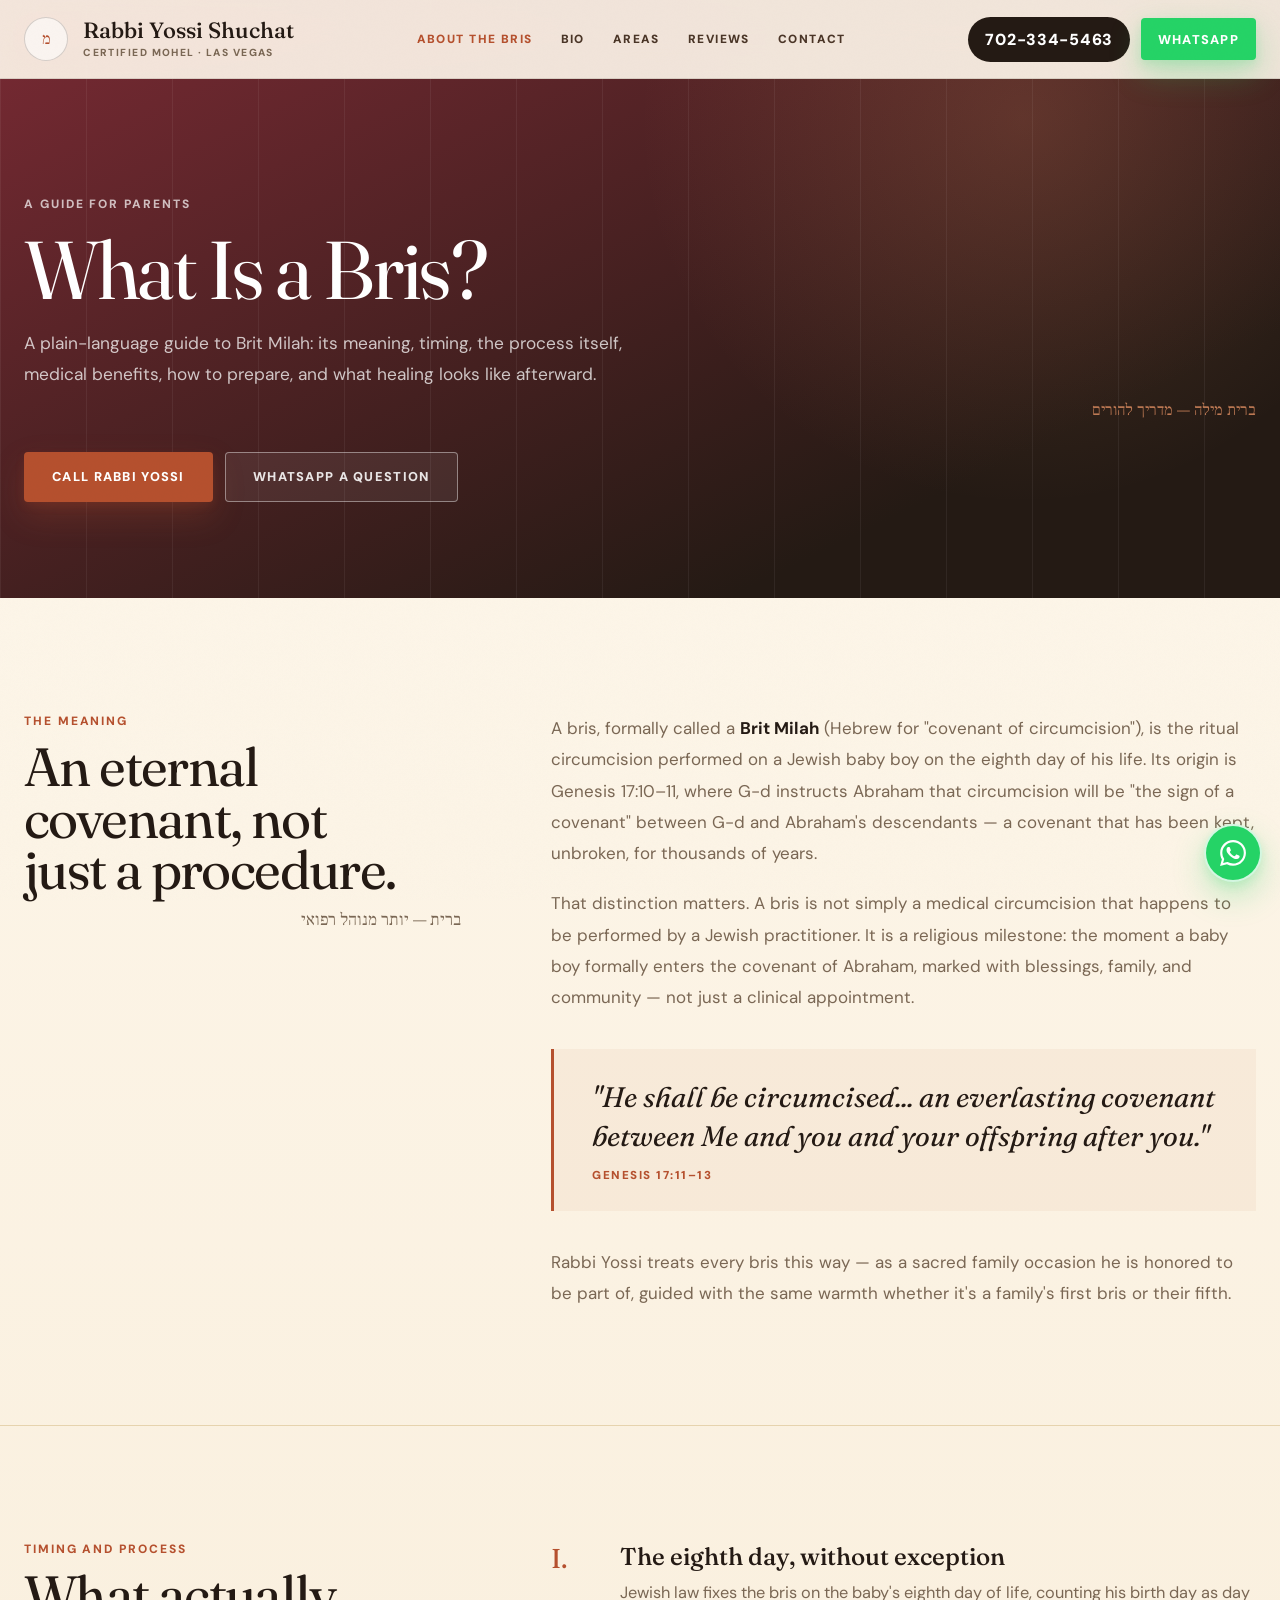
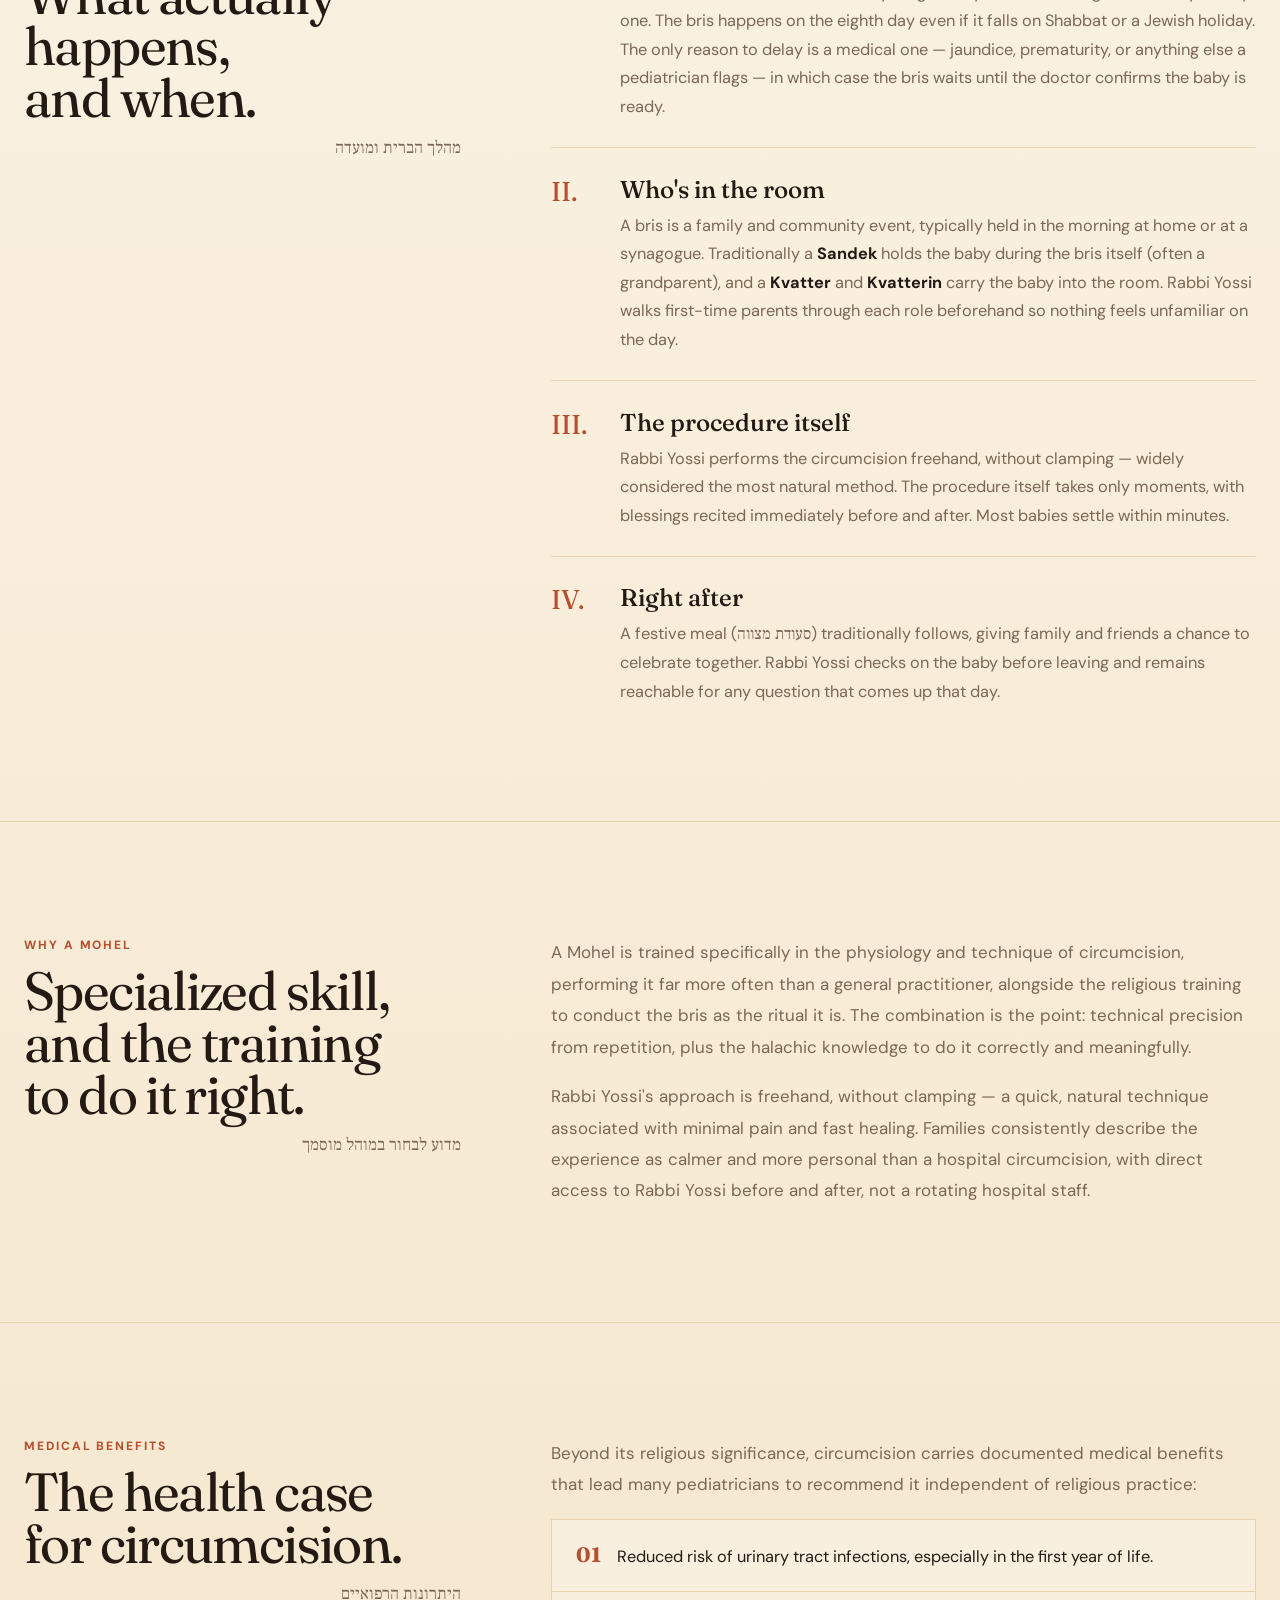
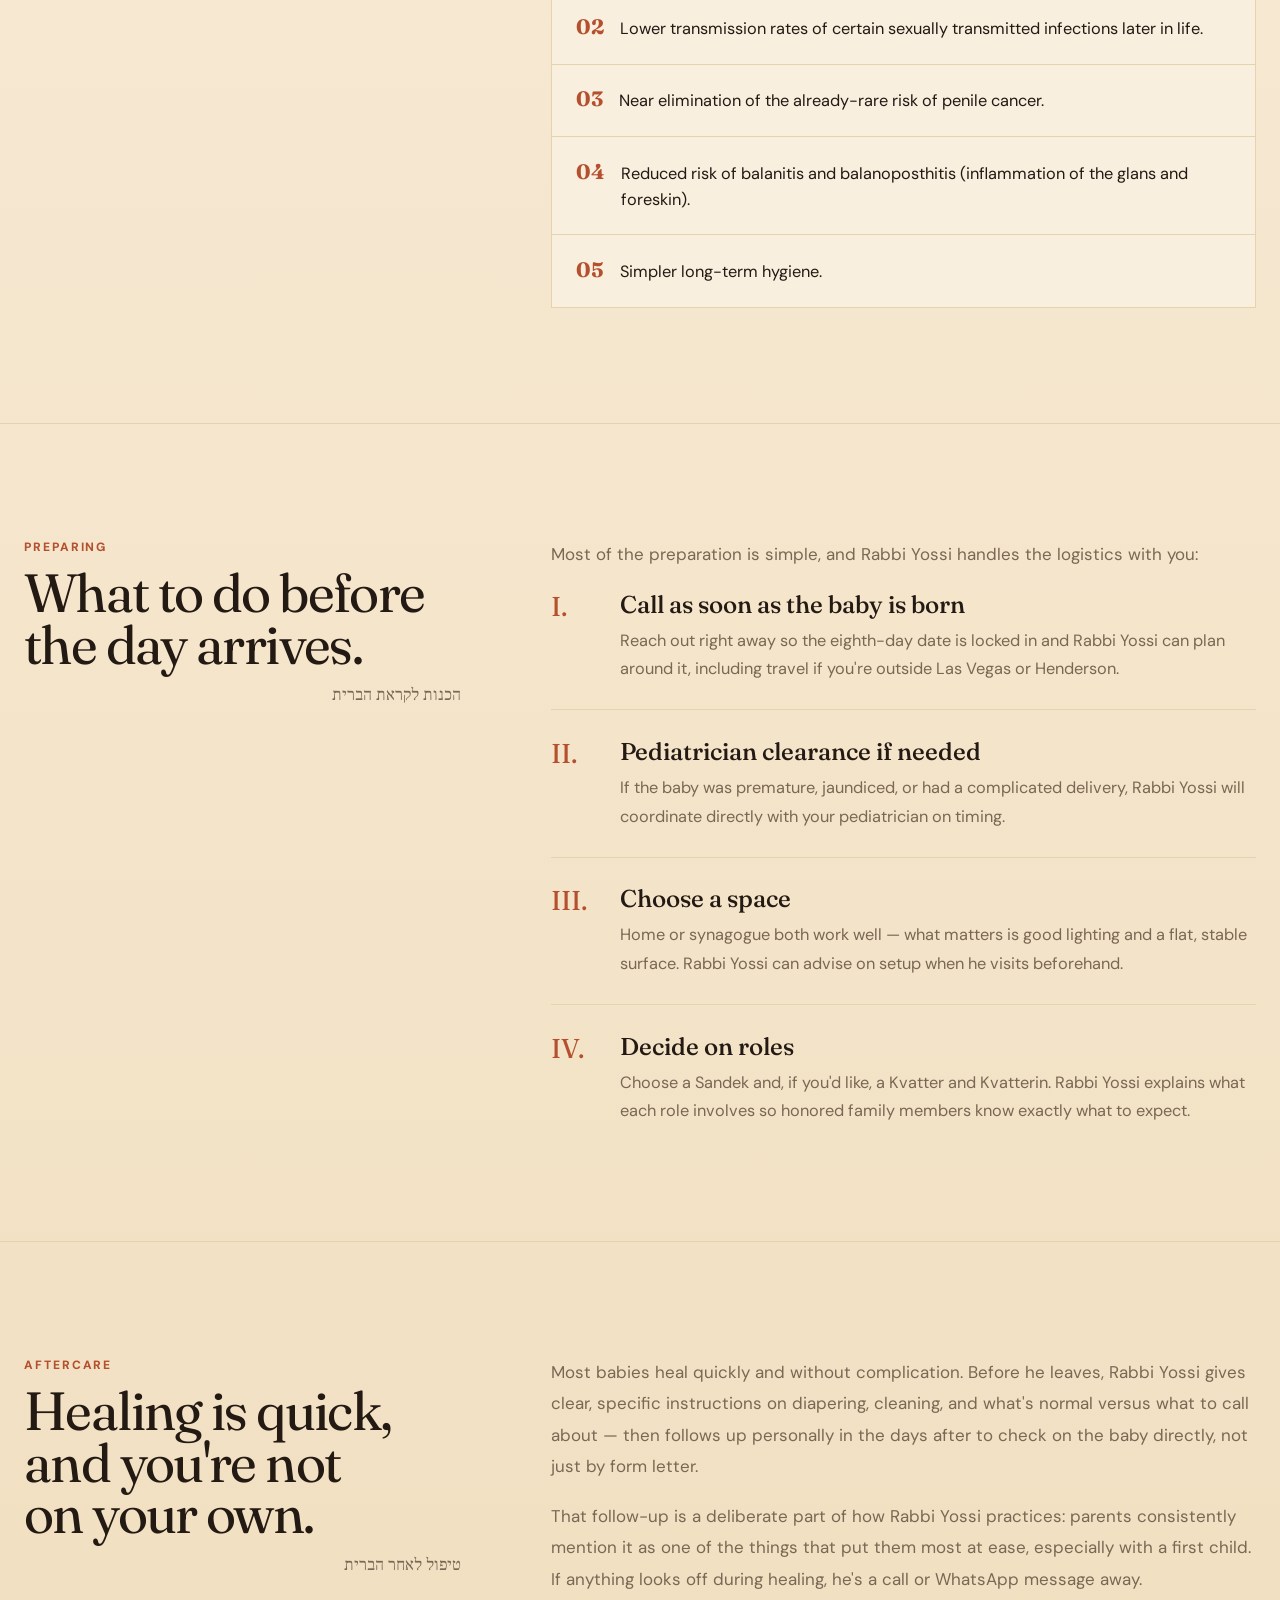
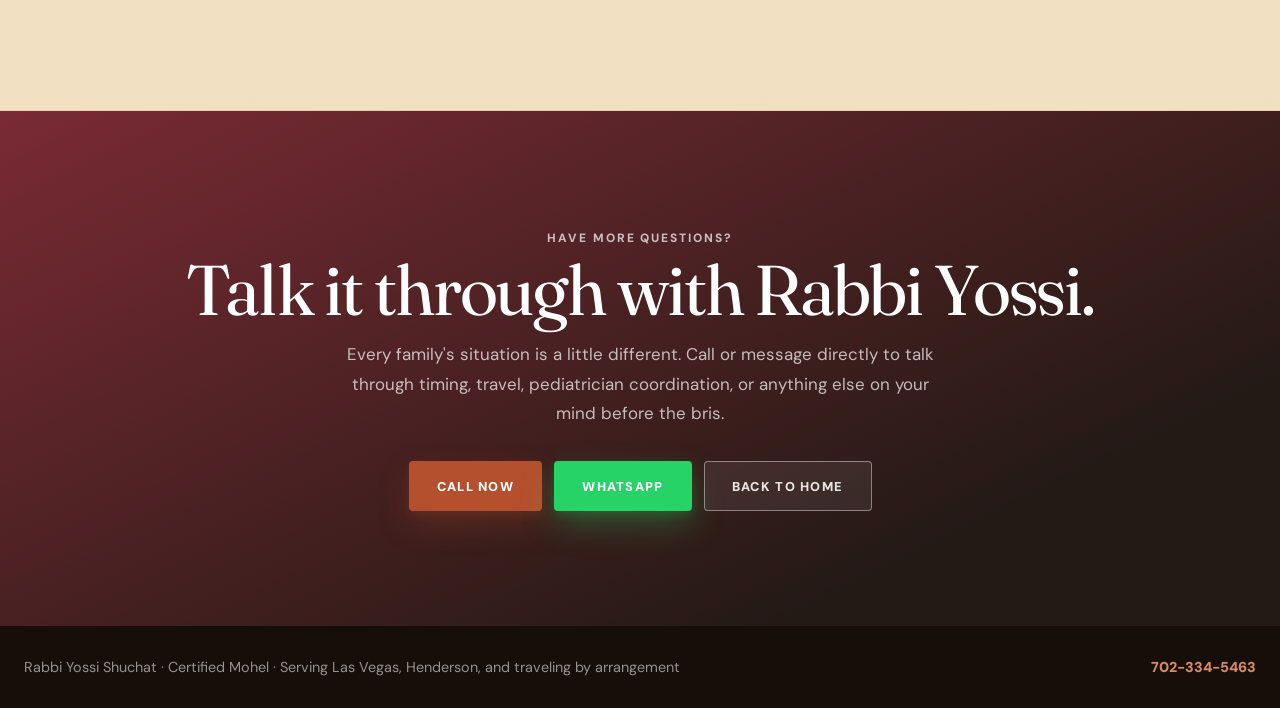
==== commit 1dd568ed: "Remove the pomegranate line-art motif It wasn't reading as a recognizable pomegranate at the size/op" ====
--- a/bris.html
+++ b/bris.html
@@ -349,14 +349,6 @@
         linear-gradient(154deg, #7A2A34 0%, #241A14 78%);
       background-size: 86px 86px, auto, auto;
     }
-    .page-hero::after {
-      content: "";
-      position: absolute; right: -1.5rem; bottom: -2.5rem;
-      width: min(30vw, 300px); aspect-ratio: 200 / 240;
-      background-image: url("data:image/svg+xml,%3Csvg xmlns='http://www.w3.org/2000/svg' viewBox='0 0 200 240'%3E%3Cg fill='none' stroke='%23ffffff' stroke-opacity='.05' stroke-width='3' stroke-linecap='round'%3E%3Cpath d='M100 40C60 40 40 80 40 130C40 180 65 215 100 215C135 215 160 180 160 130C160 80 140 40 100 40Z'/%3E%3Cpath d='M100 40L92 20M100 40L100 16M100 40L108 20'/%3E%3Cpath d='M70 30C80 14 120 14 130 30'/%3E%3Cpath d='M100 60L100 200' stroke-dasharray='2 8'/%3E%3Cpath d='M70 88C86 110 86 152 70 176'/%3E%3Cpath d='M130 88C114 110 114 152 130 176'/%3E%3Ccircle cx='86' cy='122' r='5'/%3E%3Ccircle cx='116' cy='142' r='5'/%3E%3Ccircle cx='96' cy='168' r='5'/%3E%3C/g%3E%3C/svg%3E");
-      background-size: contain; background-repeat: no-repeat;
-      pointer-events: none;
-    }
     .page-hero-inner { position: relative; z-index: 1; }
     .page-hero .eyebrow { color: rgba(255,255,255,.7); }
     .page-hero h1 {
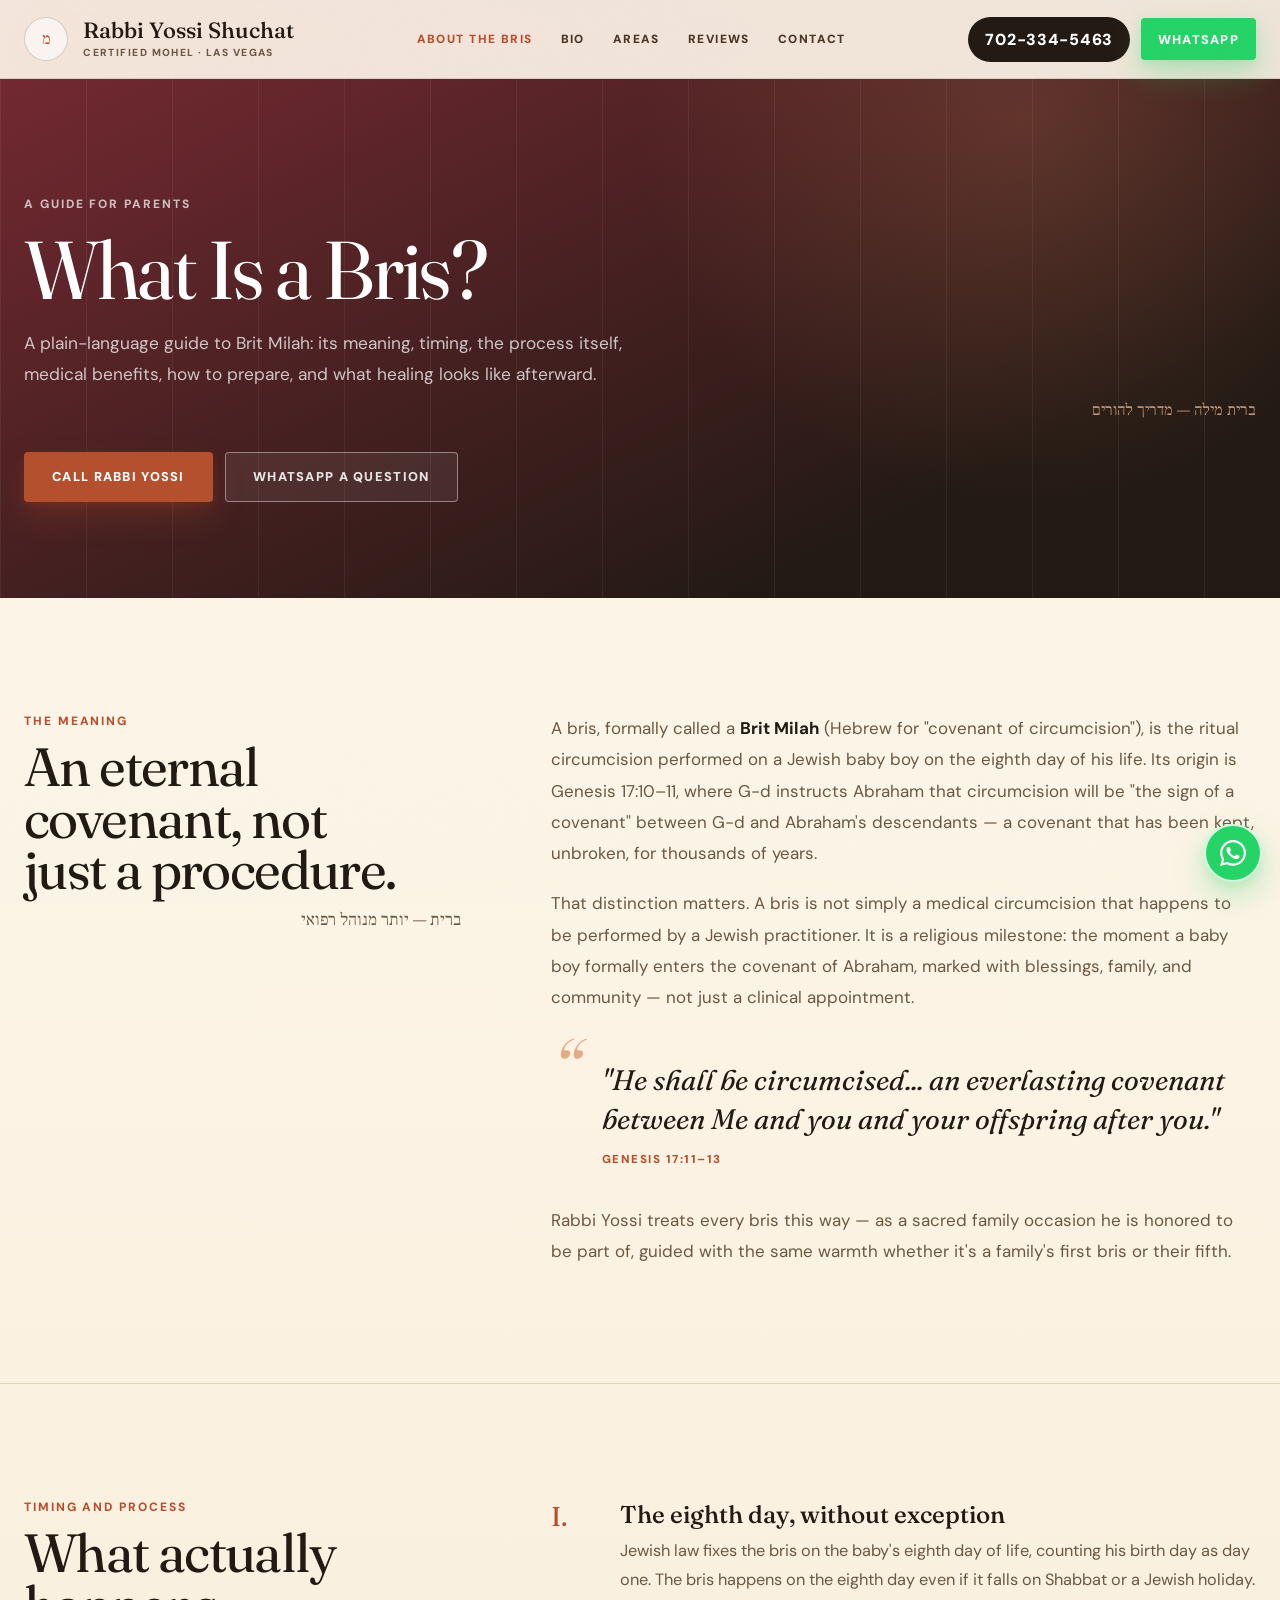
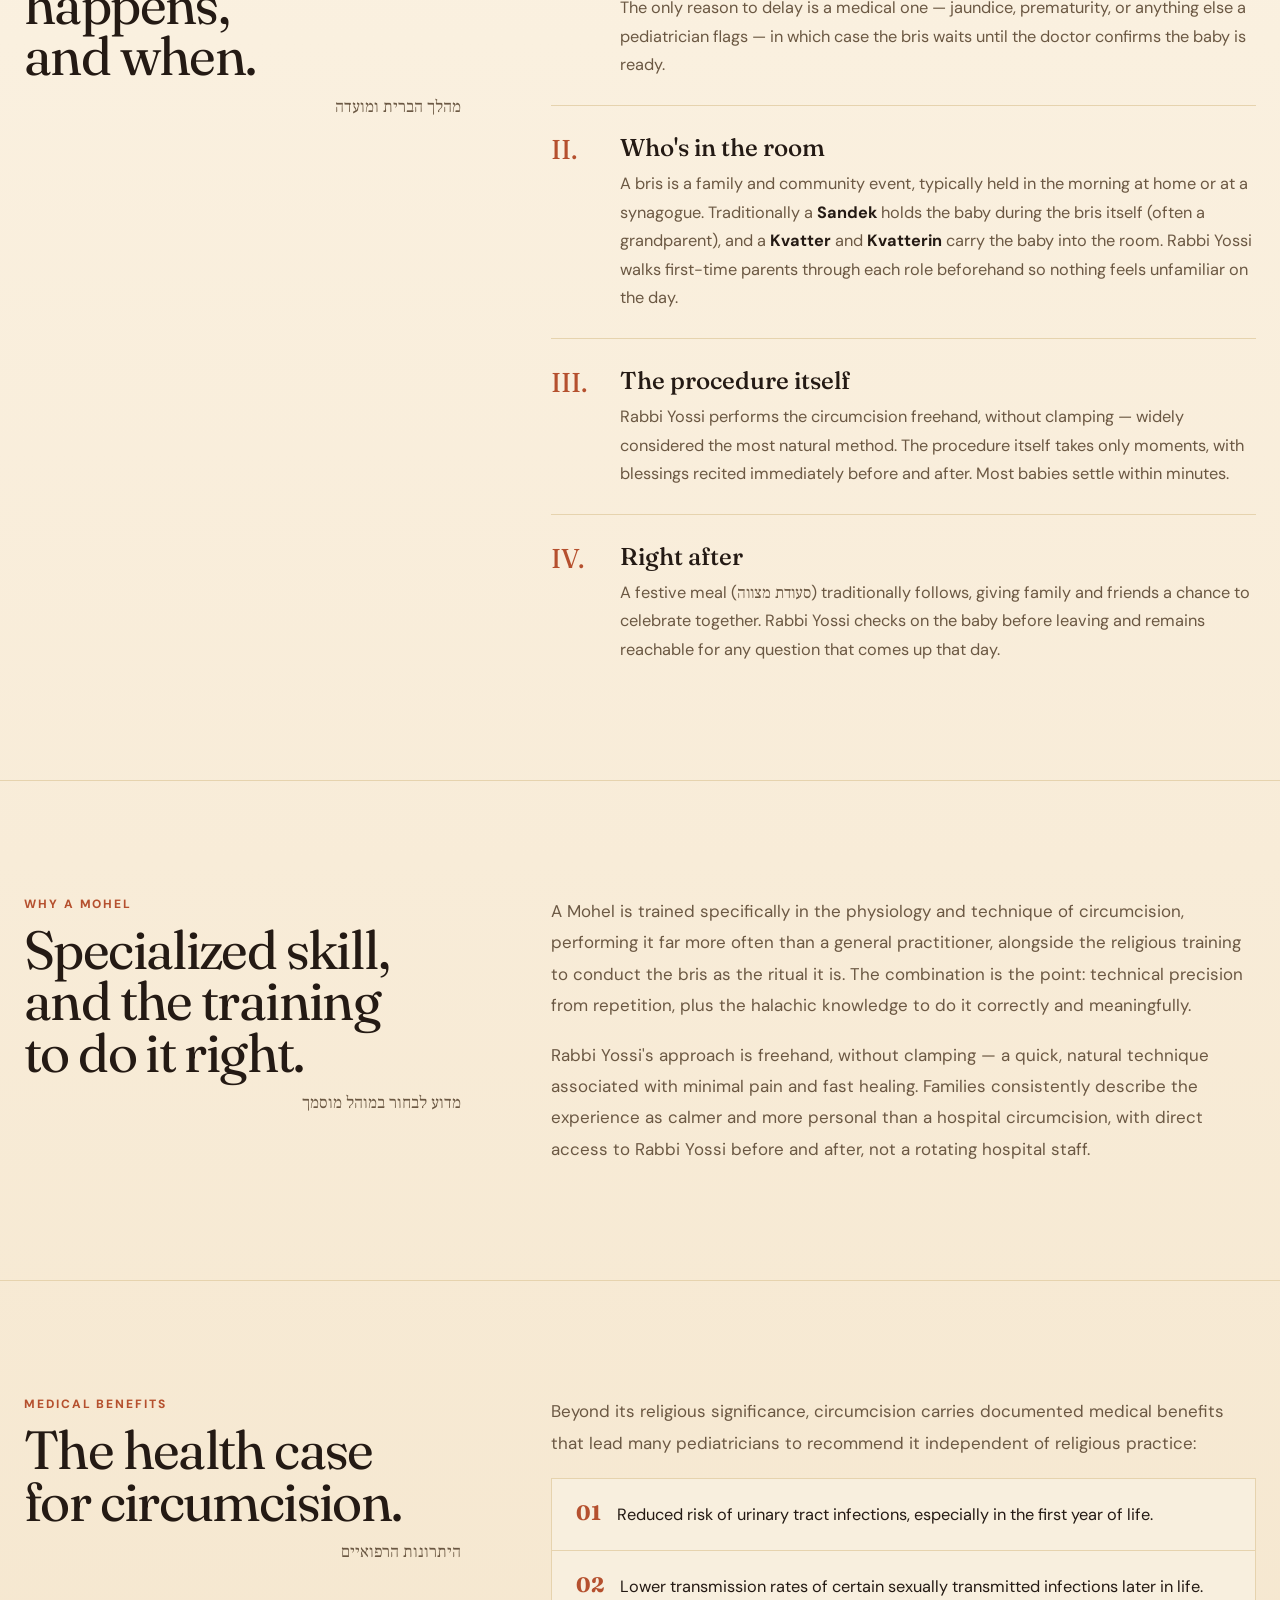
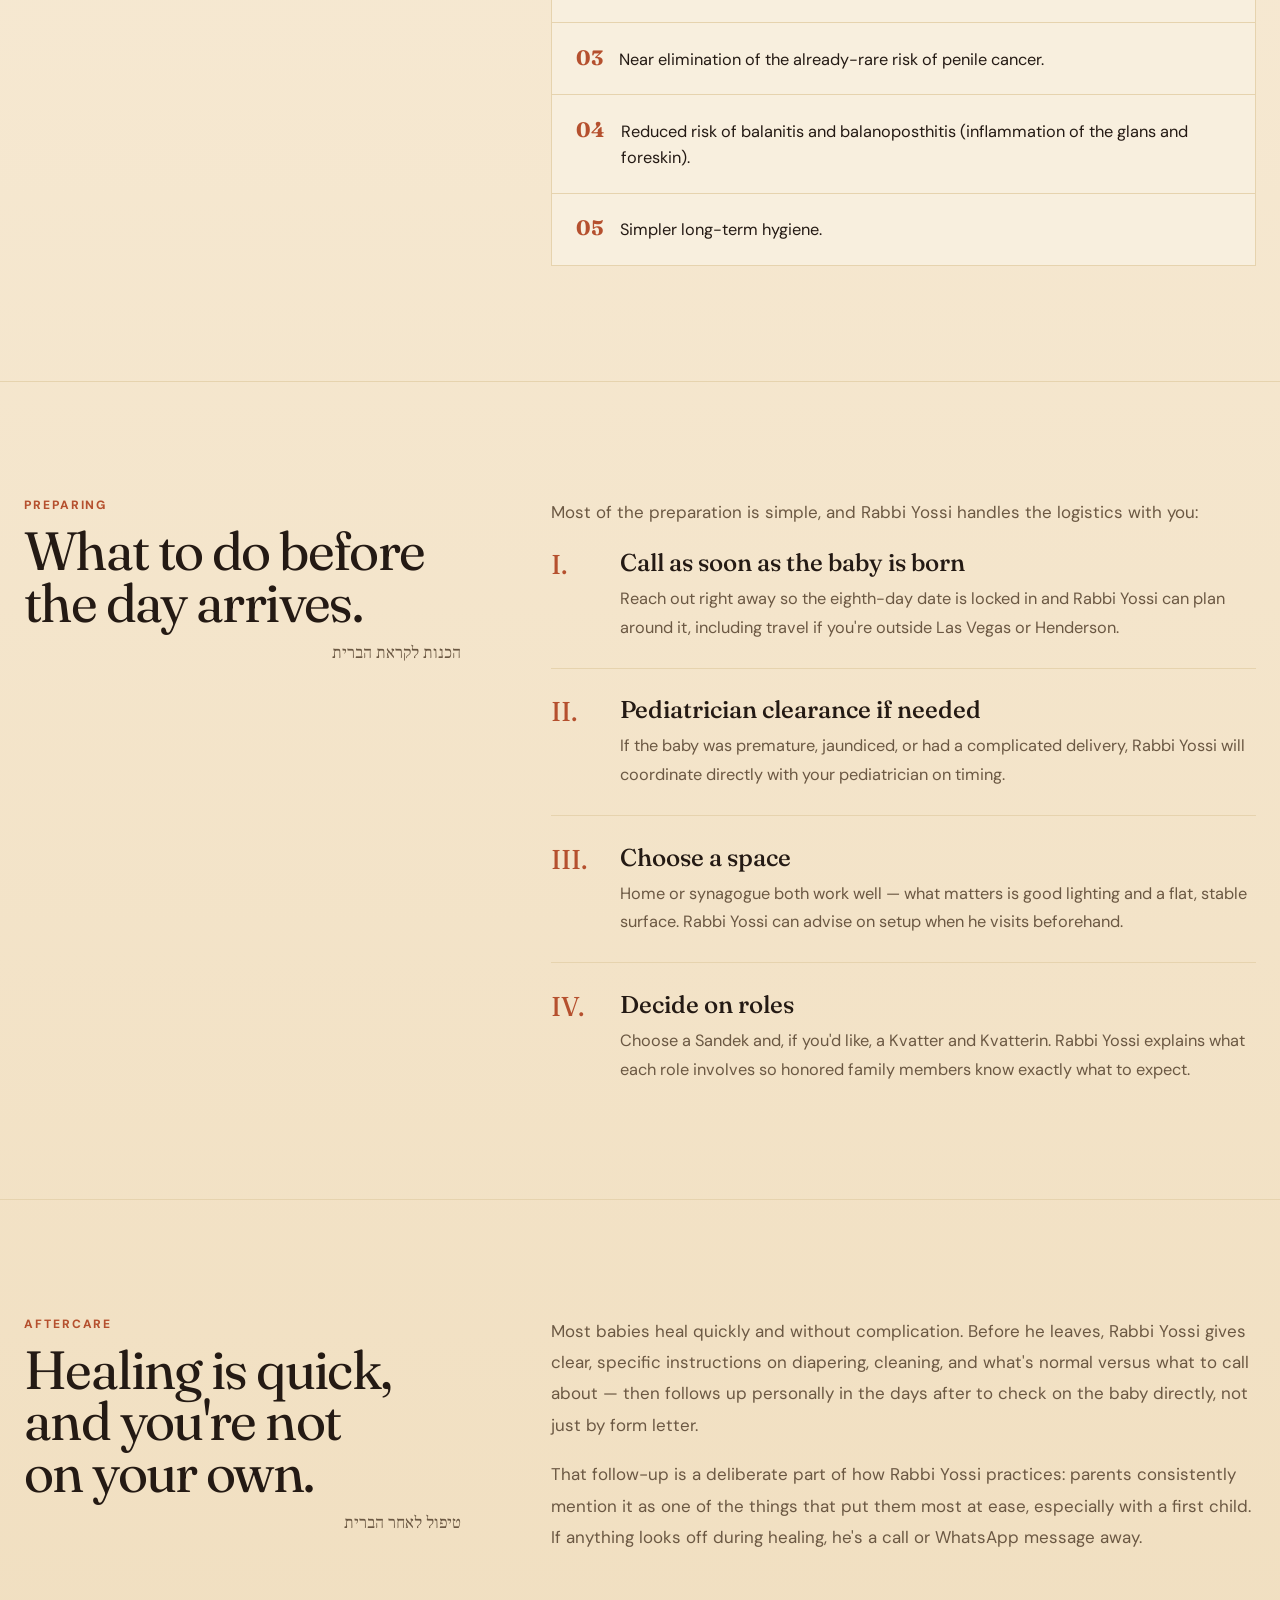
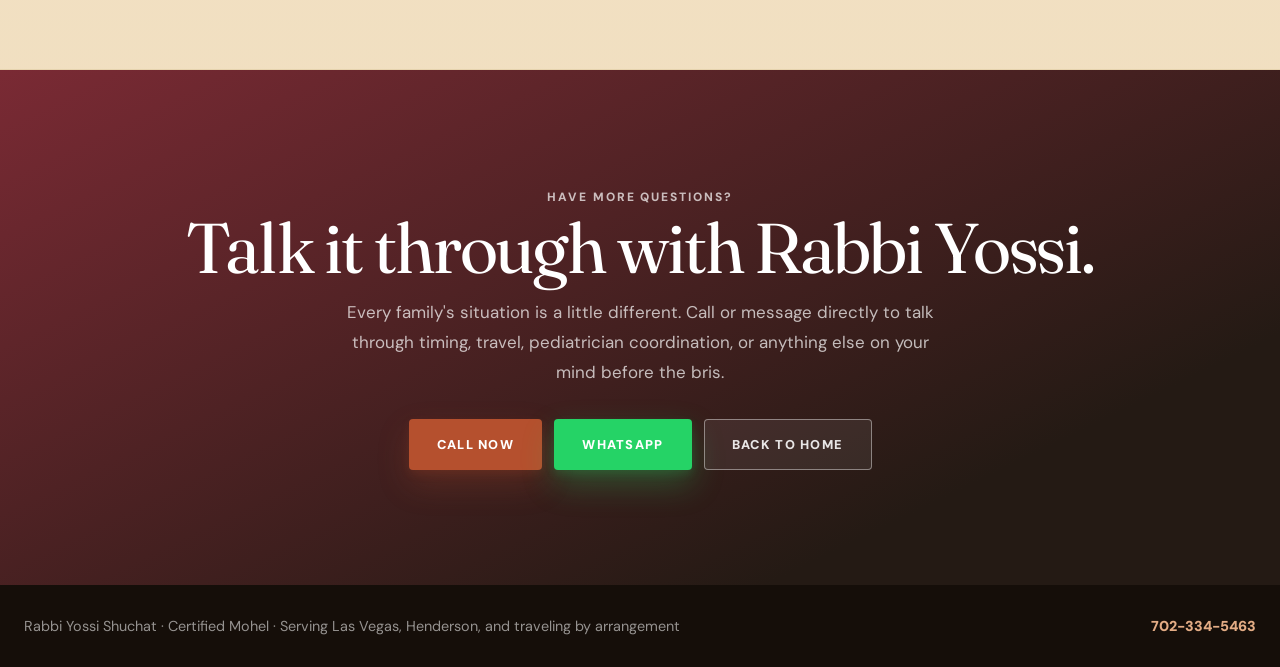
==== commit f8815c11: "Fix audit findings: brand-asset palette drift, AA contrast, pull-quote pattern - Re-skin favicon.svg" ====
--- a/bris.html
+++ b/bris.html
@@ -102,9 +102,9 @@
       --paper-2: #F0E2C9;
       --white: #FDF6EA;
       --gold: #B5502E;
-      --gold-2: #D98A5F;
+      --gold-2: #E3AC85;
       --line: #E6D3AE;
-      --muted: #7A6754;
+      --muted: #6B5843;
       --body: #241A14;
       --wa: #25d366;
       --display: "Fraunces", Georgia, serif;
@@ -116,6 +116,7 @@
       --radius-sm: 6px;
       --radius-md: 10px;
       --radius-lg: 14px;
+      --radius-xl: 20px;
       --radius-full: 9999px;
 
       --shadow-sm: 0 1px 2px rgba(36,26,20,.08), 0 2px 6px rgba(36,26,20,.06);
@@ -130,7 +131,8 @@
       scroll-behavior: smooth;
       overflow-x: hidden;
       font-kerning: normal;
-      font-feature-settings: "kern" 1, "liga" 1;
+      font-feature-settings: "kern" 1, "liga" 1, "calt" 1;
+      -moz-osx-font-smoothing: grayscale;
       -webkit-text-size-adjust: 100%;
       text-size-adjust: 100%;
       color-scheme: light;
@@ -393,10 +395,18 @@
     .section-body strong { color: var(--ink); }
 
     .pull-quote {
-      margin: 2.2rem 0;
-      padding: 1.75rem clamp(1.5rem, 3vw, 2.5rem);
-      border-left: 3px solid var(--gold);
-      background: rgba(181,80,46,.06);
+      position: relative;
+      margin: 2.4rem 0;
+      padding: .5rem clamp(0rem, 3vw, 1.5rem) 0 clamp(2.2rem, 5vw, 3.2rem);
+    }
+    .pull-quote::before {
+      content: "\201C";
+      position: absolute; left: 0; top: -1.4rem;
+      font-family: var(--display);
+      font-style: italic;
+      font-size: 5rem;
+      line-height: 1;
+      color: var(--gold-2);
     }
     .pull-quote p {
       margin: 0;
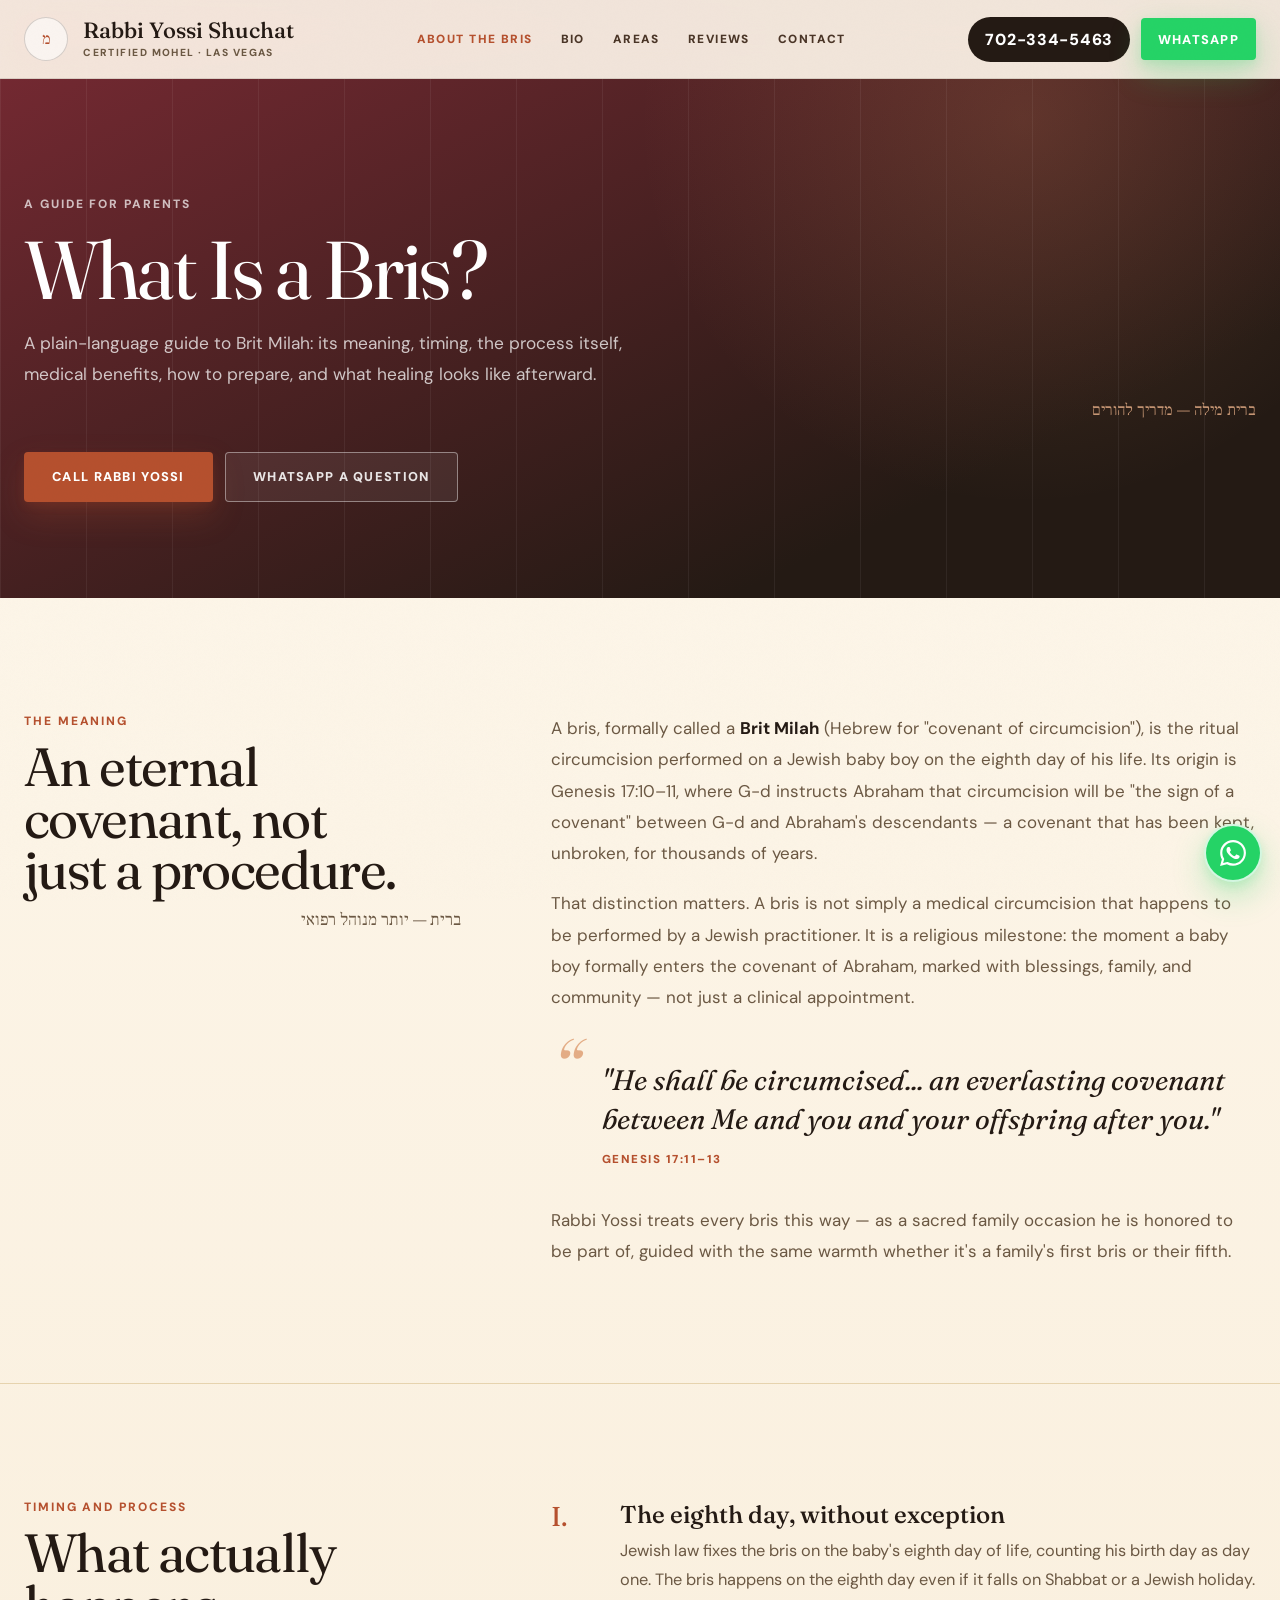
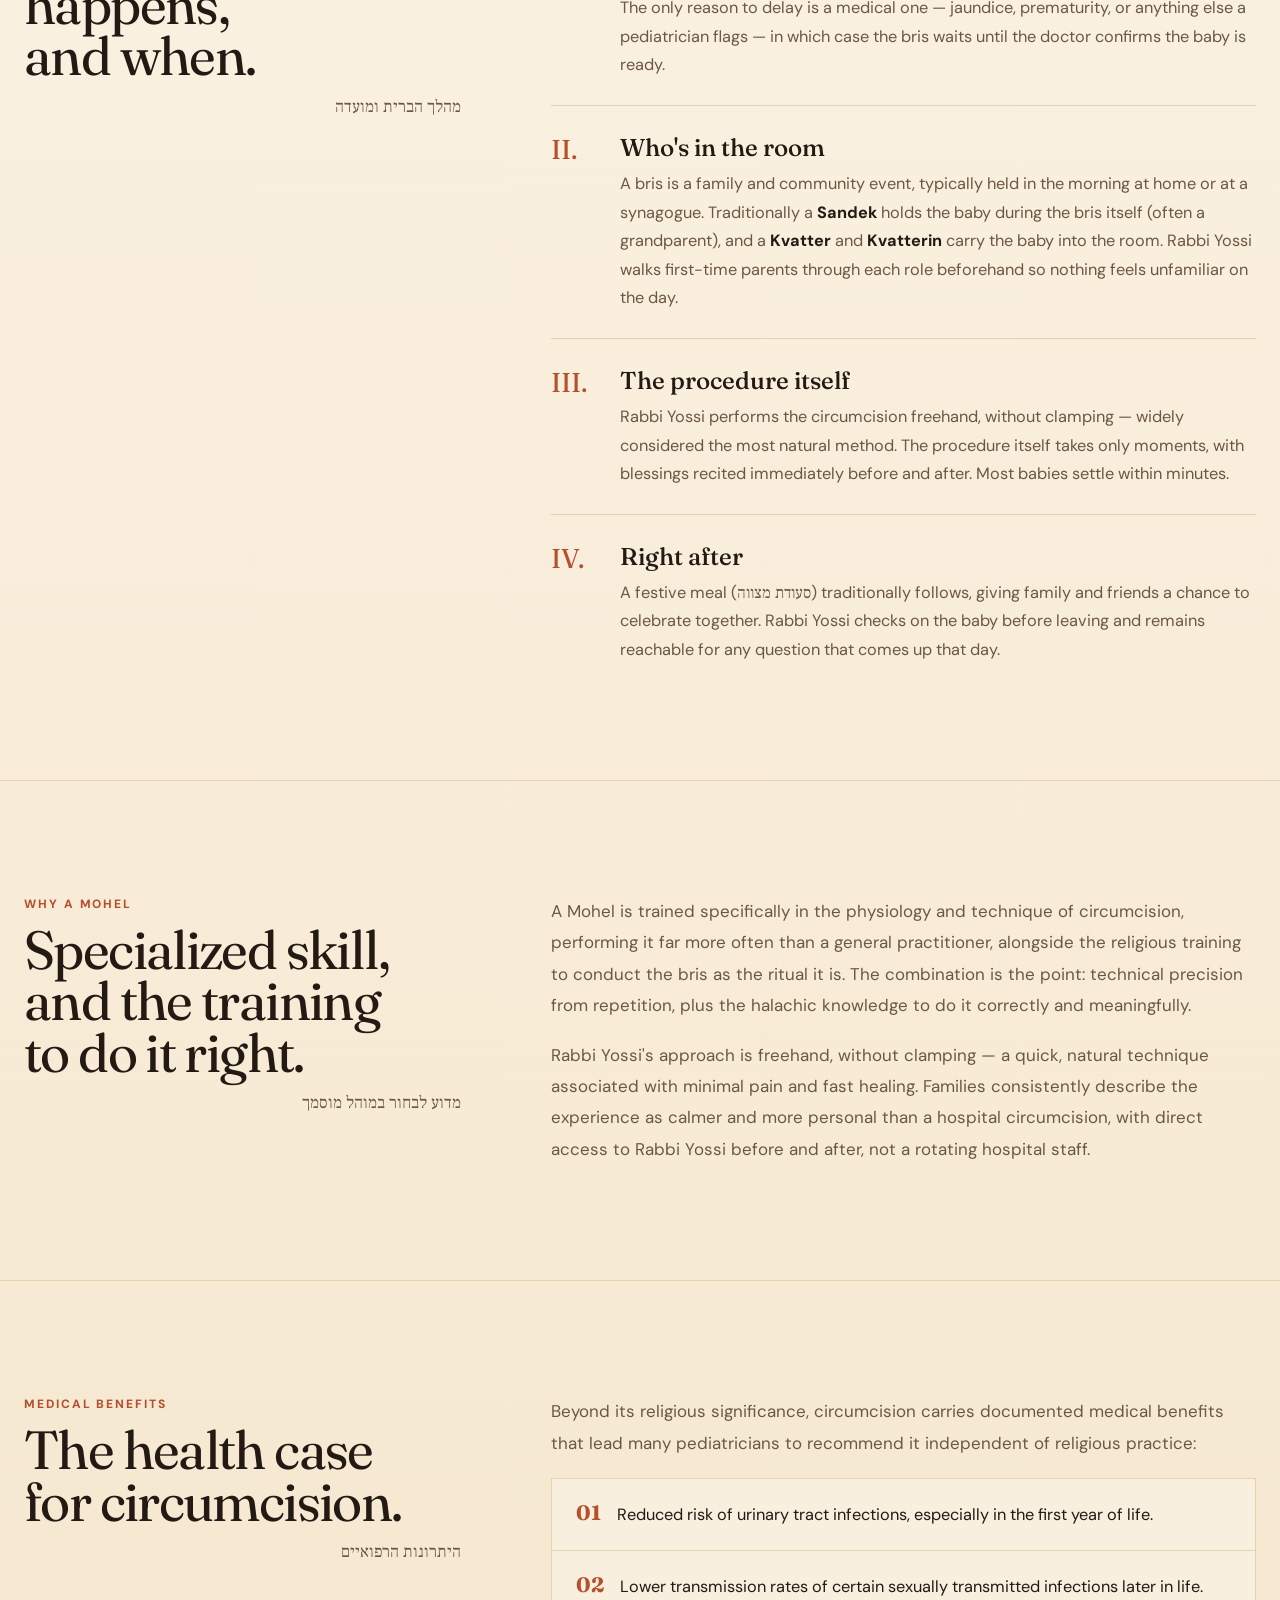
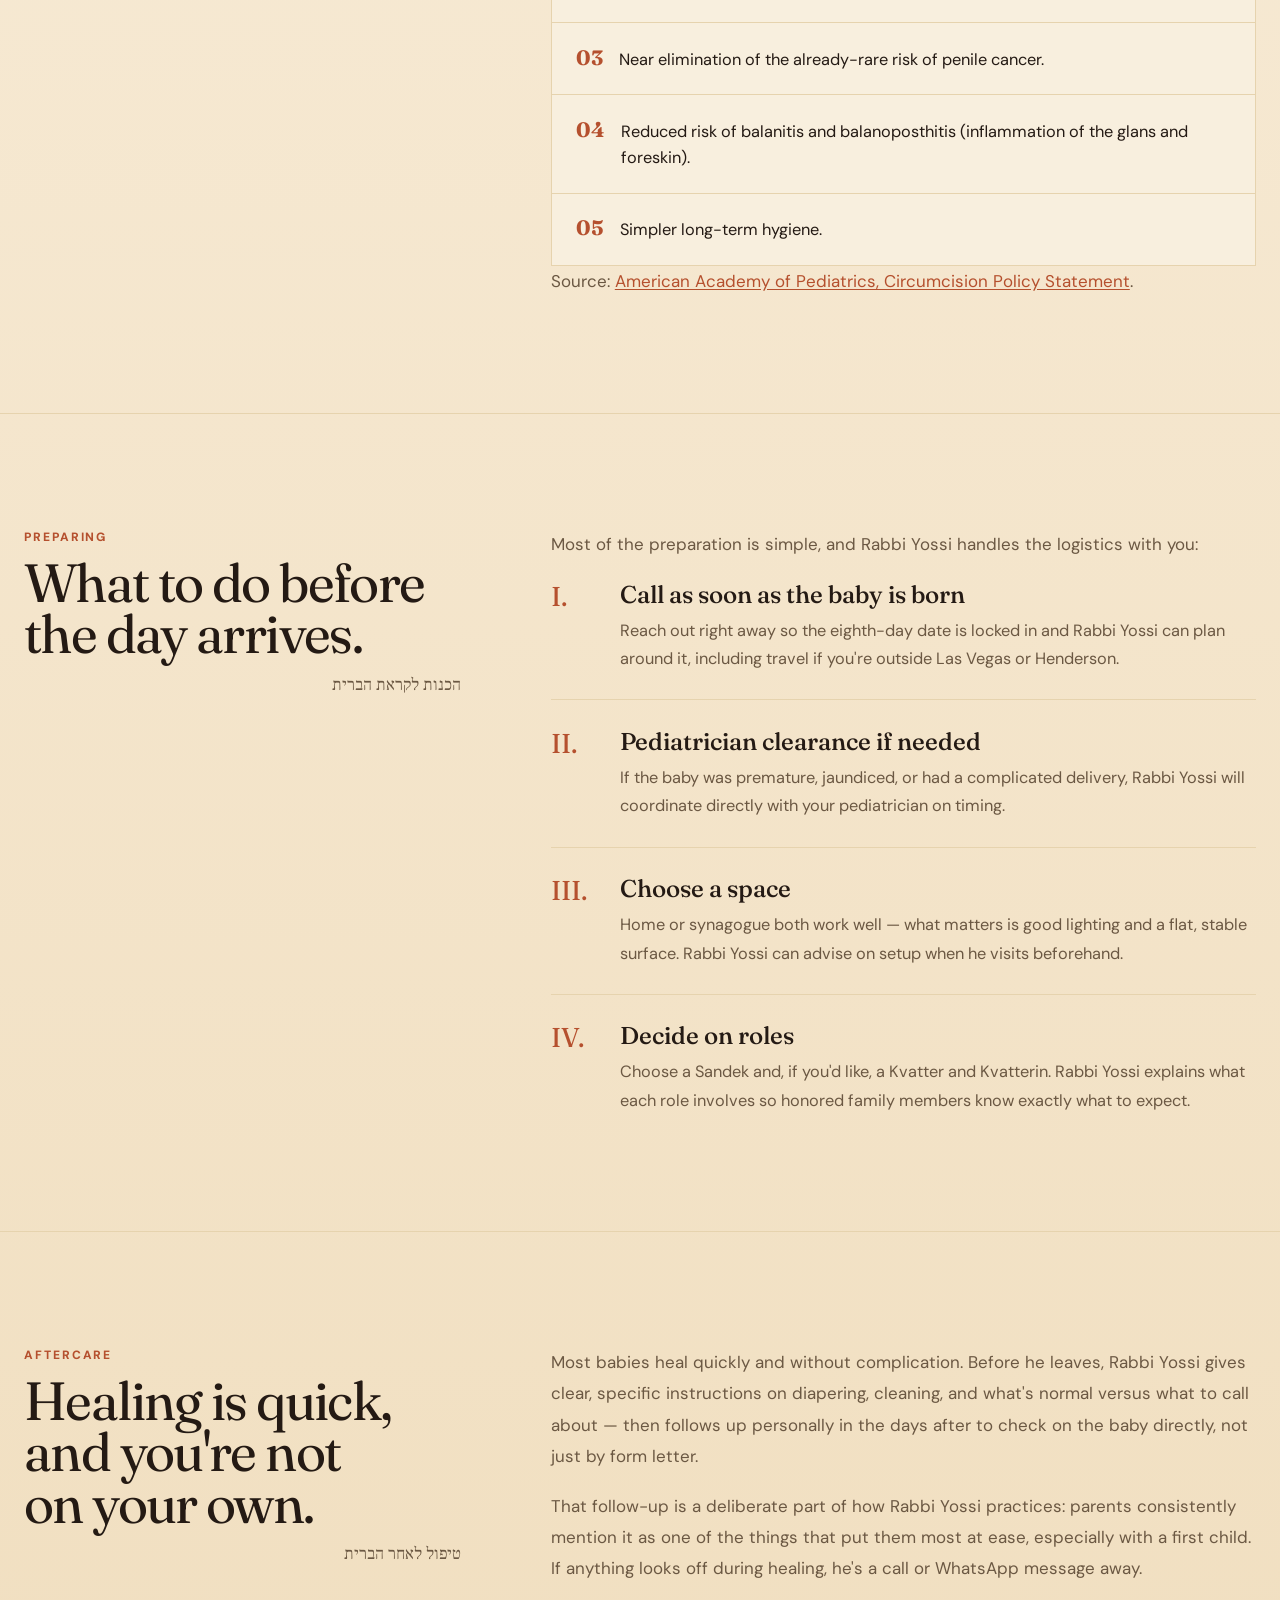
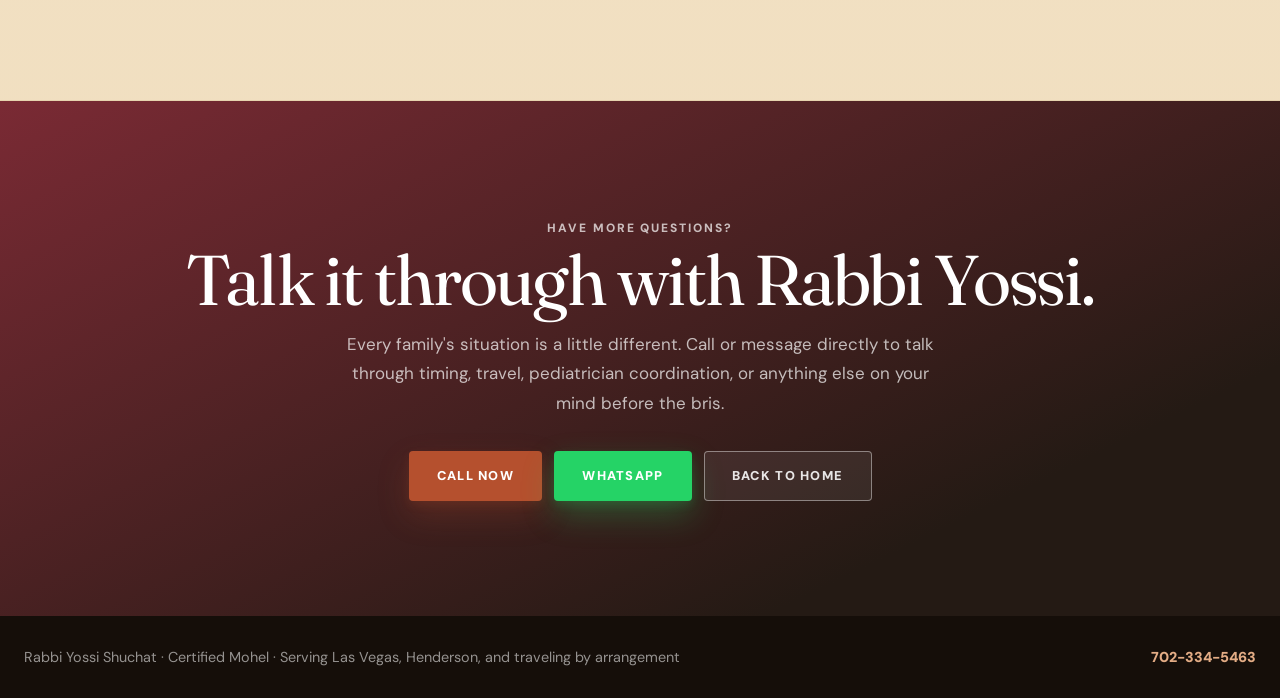
==== commit eaa12ad1: "SEO/AEO/GEO sweep: richer structured data, citations, llms.txt - Add a Person entity (Rabbi Yossi Sh" ====
--- a/bris.html
+++ b/bris.html
@@ -16,6 +16,7 @@
   <meta name="twitter:title" content="What Is a Bris? A Guide to Brit Milah | Rabbi Yossi Shuchat">
   <meta name="twitter:description" content="The meaning, timing, process, medical benefits, and aftercare of a bris, explained by a Certified Mohel in Las Vegas.">
   <meta name="twitter:image" content="https://shliachflow.github.io/mohelvegas/og-image.svg">
+  <meta property="og:locale" content="en_US">
   <title>What Is a Bris? A Guide to Brit Milah | Rabbi Yossi Shuchat</title>
 
   <link rel="canonical" href="https://shliachflow.github.io/mohelvegas/bris.html">
@@ -29,8 +30,17 @@
     "@context": "https://schema.org",
     "@type": "Article",
     "headline": "What Is a Bris? A Guide to Brit Milah",
-    "author": { "@type": "Person", "name": "Rabbi Yossi Shuchat" },
-    "publisher": { "@type": "Organization", "name": "Rabbi Yossi Shuchat, Certified Mohel Las Vegas" },
+    "image": "https://shliachflow.github.io/mohelvegas/og-image.svg",
+    "datePublished": "2026-07-02",
+    "dateModified": "2026-07-06",
+    "author": {
+      "@type": "Person",
+      "name": "Rabbi Yossi Shuchat",
+      "honorificPrefix": "Rabbi",
+      "jobTitle": "Certified Mohel",
+      "url": "https://shliachflow.github.io/mohelvegas/"
+    },
+    "publisher": { "@type": "Organization", "name": "Rabbi Yossi Shuchat, Certified Mohel Las Vegas", "logo": { "@type": "ImageObject", "url": "https://shliachflow.github.io/mohelvegas/favicon.svg" } },
     "description": "The meaning, timing, process, medical benefits, preparation, and aftercare of a bris (Brit Milah), explained by a Certified Mohel in Las Vegas.",
     "mainEntityOfPage": "https://shliachflow.github.io/mohelvegas/bris.html"
   }
@@ -438,6 +448,9 @@
     .benefit-item { background: rgba(253,246,234,.82); padding: 1.35rem 1.5rem; display: flex; gap: 1rem; align-items: baseline; }
     .benefit-item b { font-family: var(--display); font-size: 1.3rem; color: var(--gold); flex: 0 0 auto; }
     .benefit-item span { color: var(--body); line-height: 1.6; font-size: 1.02rem; }
+    .citation-note { margin-top: 1rem; font-size: .82rem; color: var(--muted); }
+    .citation-note a { color: var(--gold); text-decoration: underline; text-underline-offset: 2px; }
+    .citation-note a:hover { color: var(--gold-2); }
 
     .cta-band {
       text-align: center; color: #fff;
@@ -651,6 +664,7 @@
           <div class="benefit-item"><b>04</b><span>Reduced risk of balanitis and balanoposthitis (inflammation of the glans and foreskin).</span></div>
           <div class="benefit-item"><b>05</b><span>Simpler long-term hygiene.</span></div>
         </div>
+        <p class="citation-note">Source: <a href="https://publications.aap.org/pediatrics/article/130/3/585/30235/Circumcision-Policy-Statement" target="_blank" rel="noopener noreferrer">American Academy of Pediatrics, Circumcision Policy Statement</a>.</p>
       </div>
     </div>
   </section>
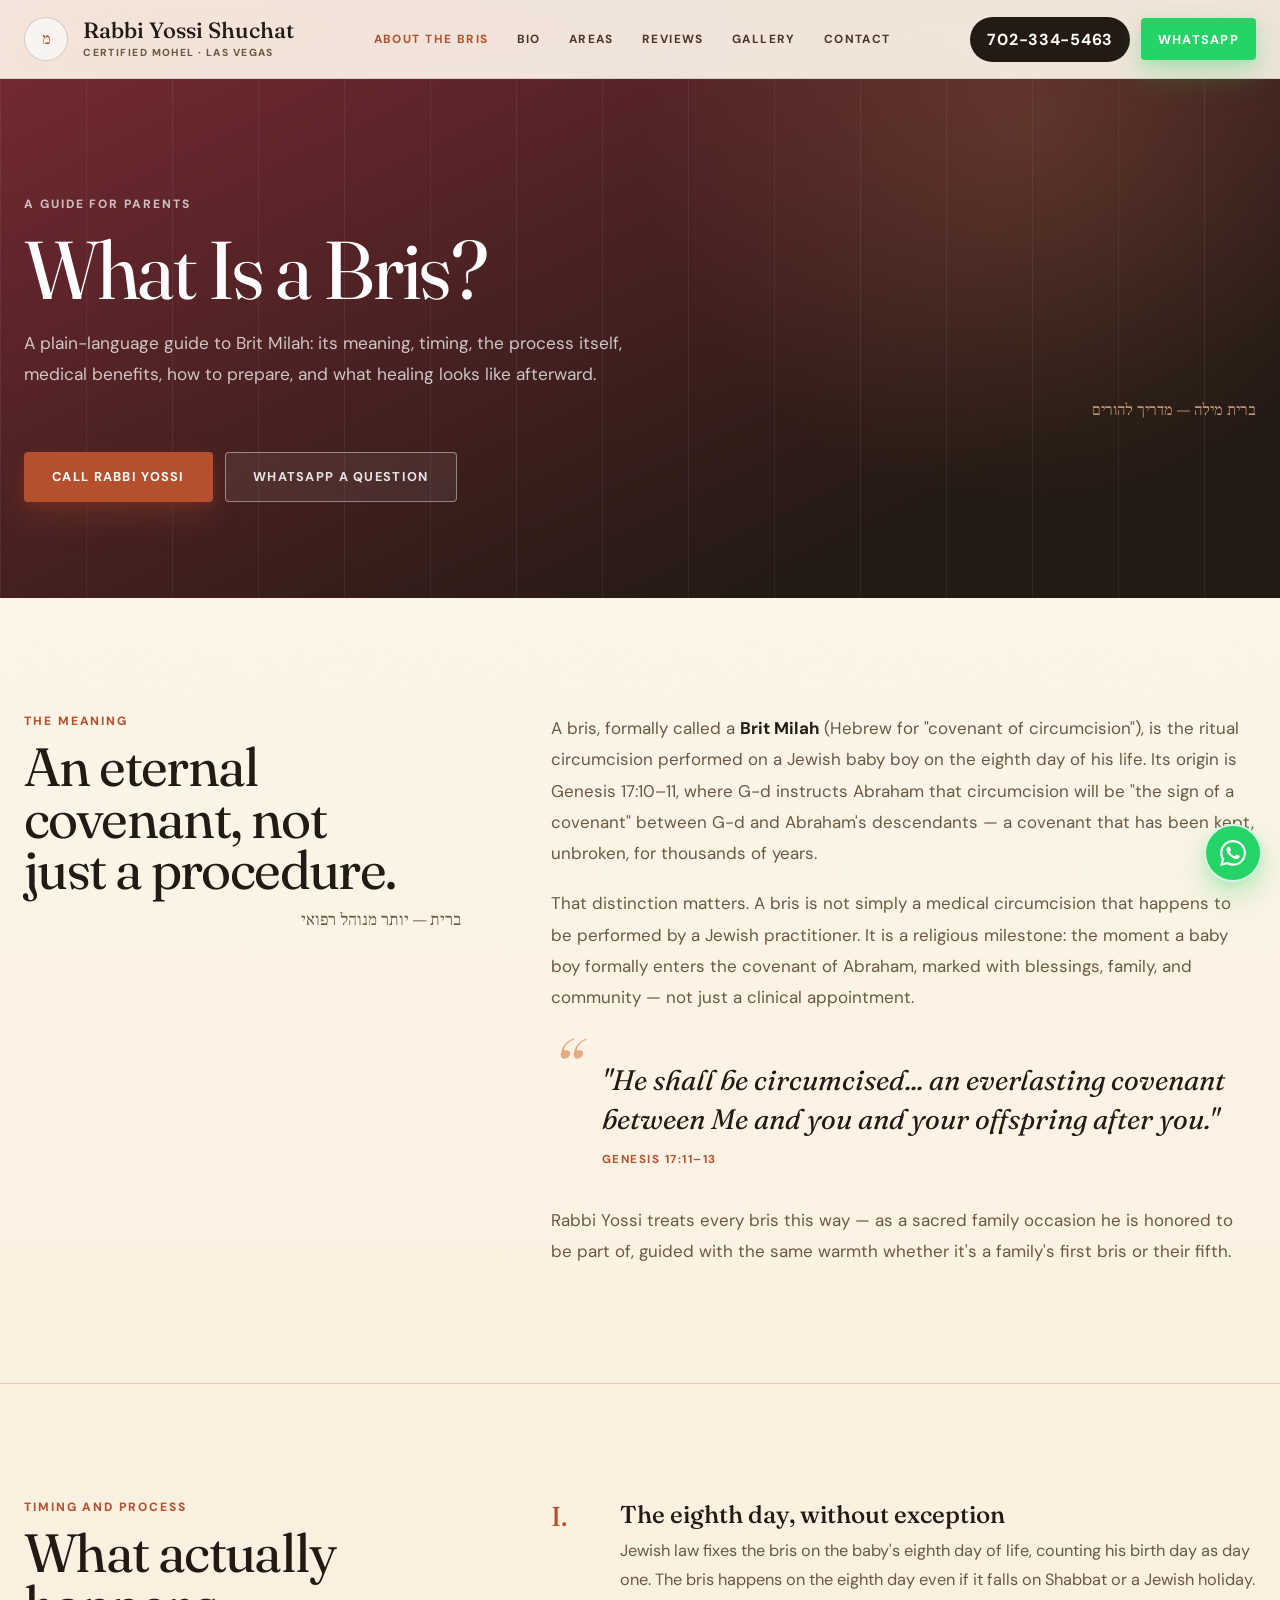
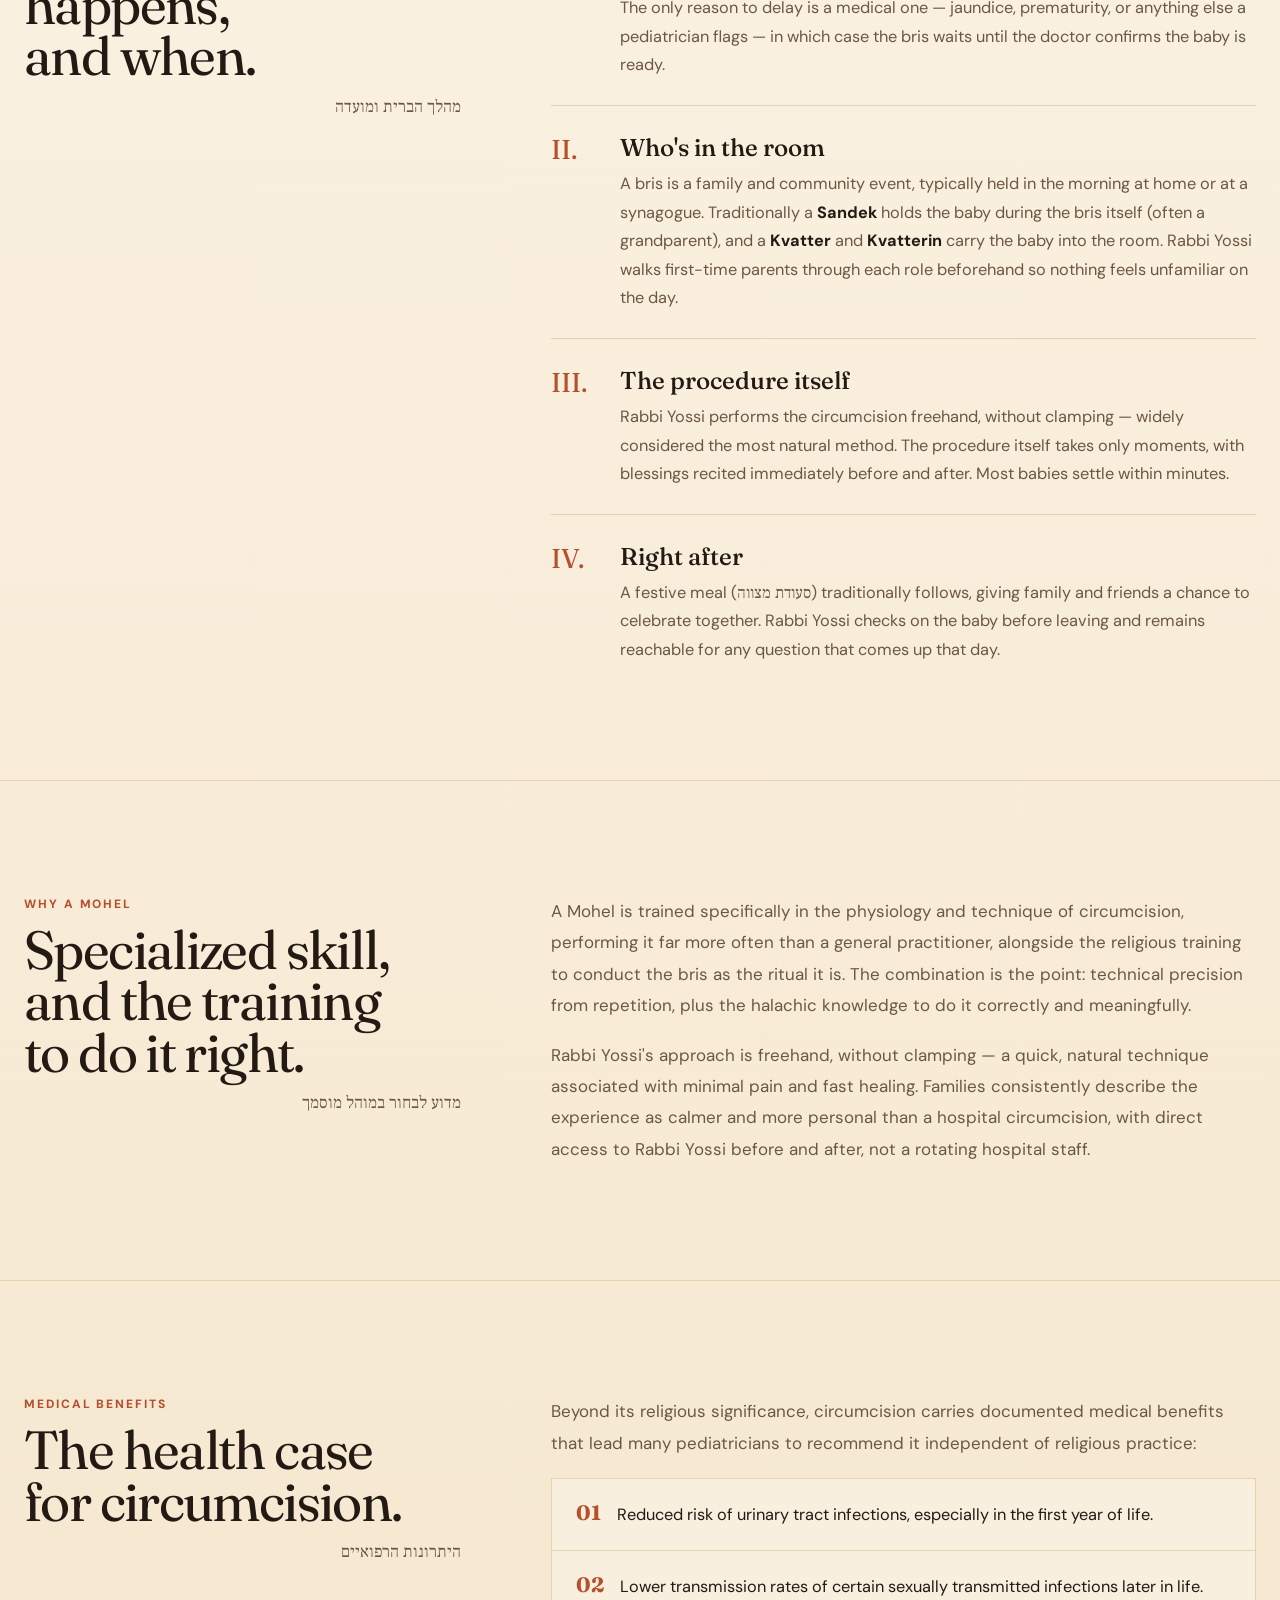
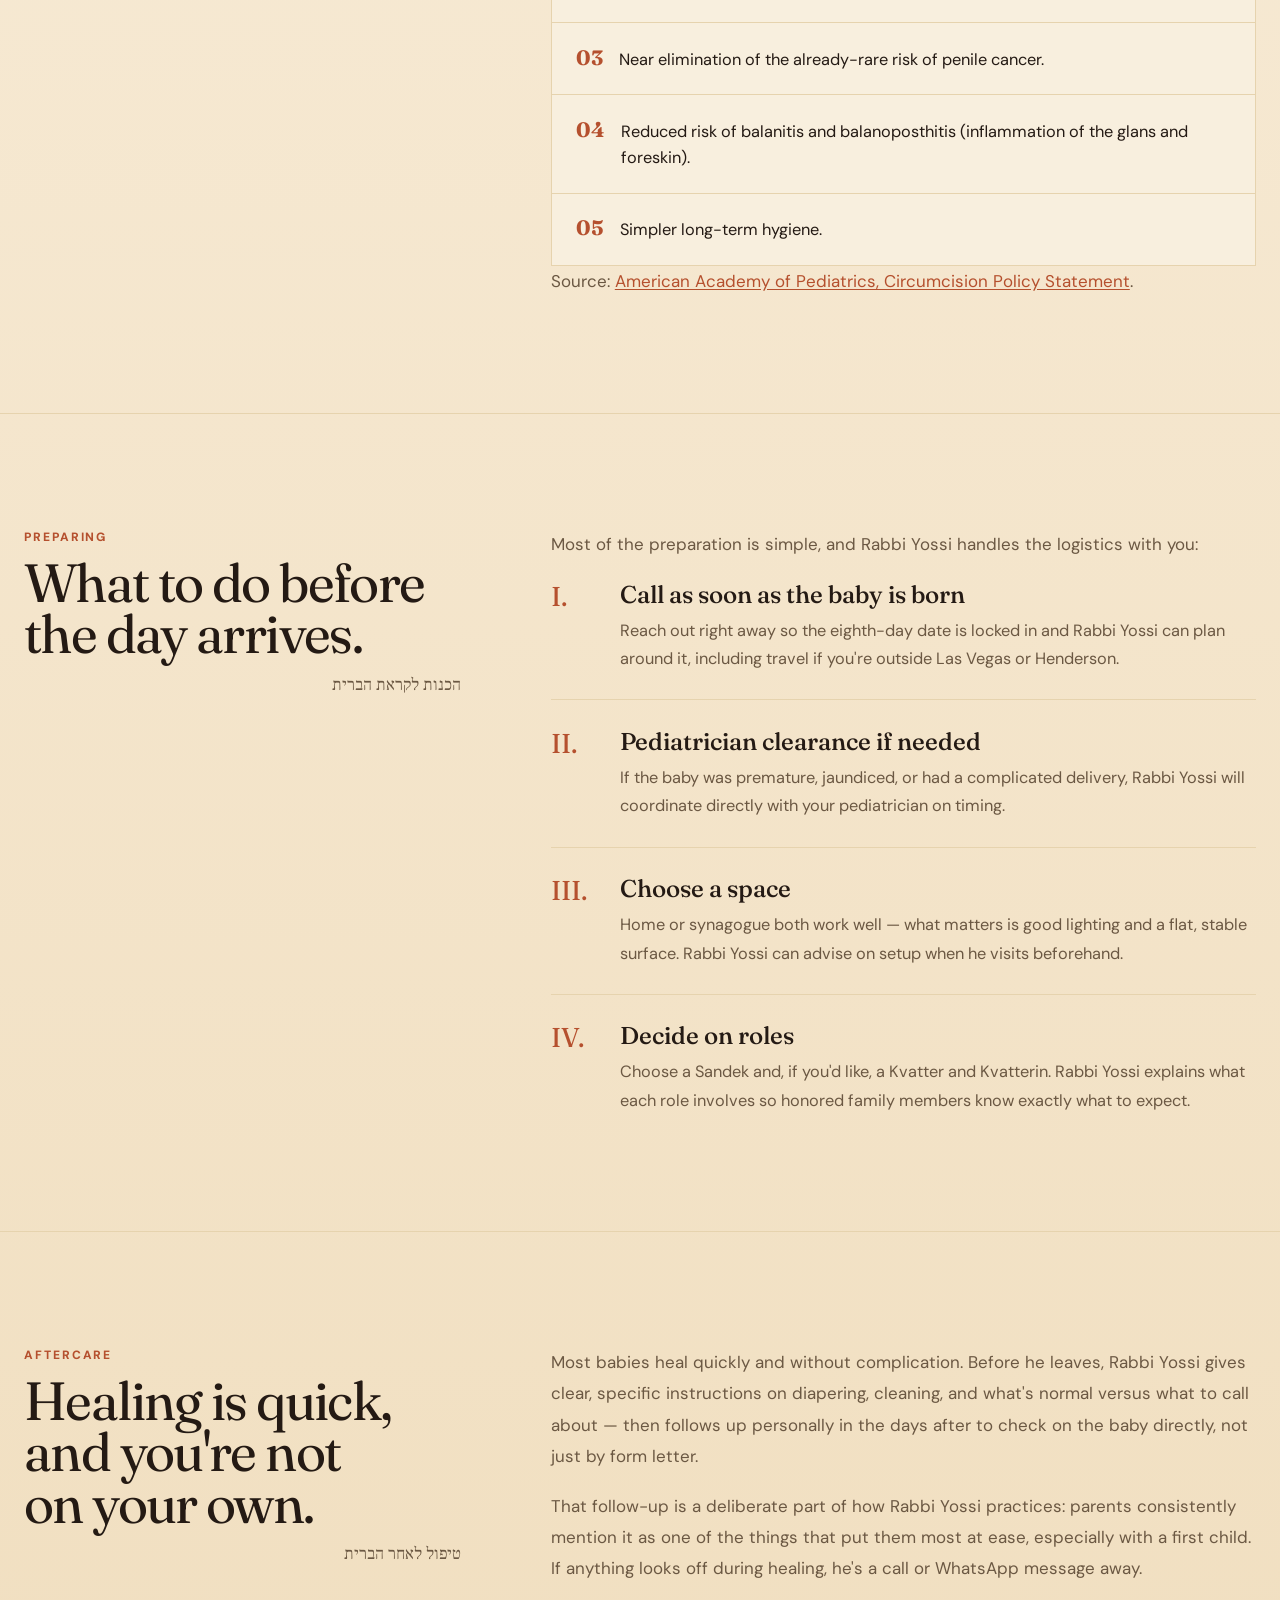
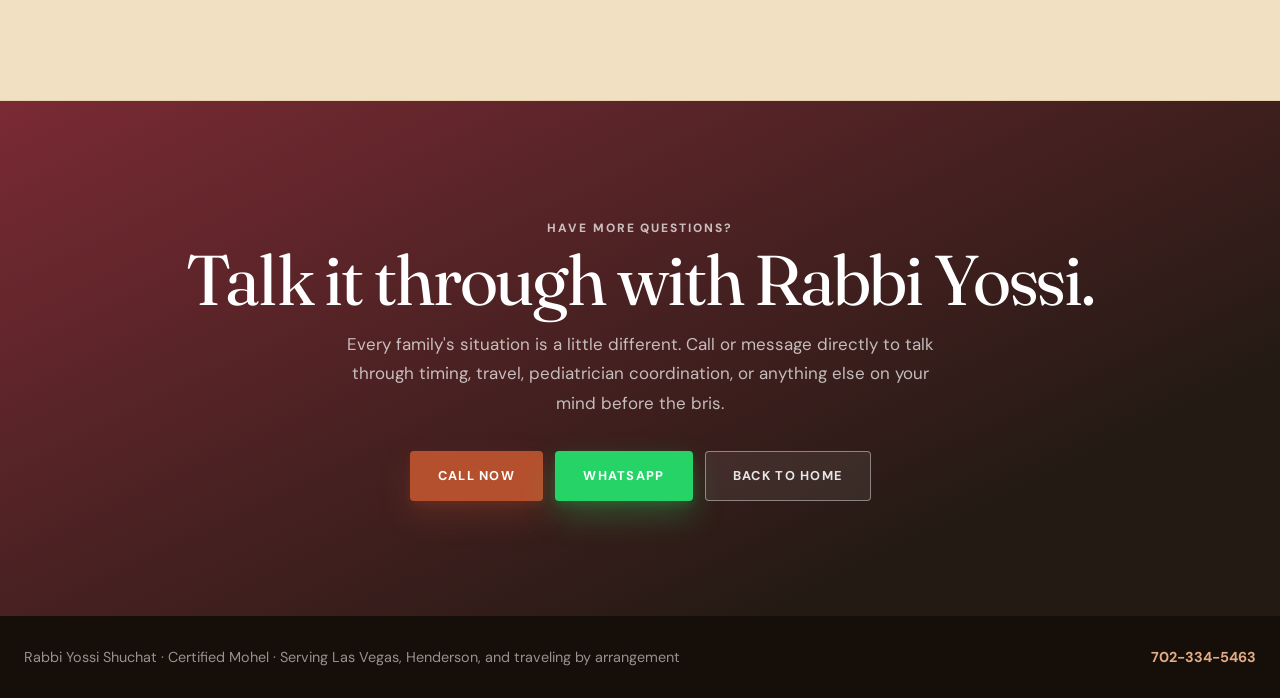
==== commit 31cfd632: "Fix committee review findings: dedupe CSS/JS, a11y, fonts, raster og-image Structural: - Extract the" ====
--- a/bris.html
+++ b/bris.html
@@ -10,27 +10,32 @@
   <meta property="og:description" content="The meaning, timing, process, medical benefits, and aftercare of a bris (Brit Milah), explained by Certified Mohel Rabbi Yossi Shuchat, Las Vegas.">
   <meta property="og:type" content="article">
   <meta property="og:url" content="https://shliachflow.github.io/mohelvegas/bris.html">
-  <meta property="og:image" content="https://shliachflow.github.io/mohelvegas/og-image.svg">
+  <meta property="og:image" content="https://shliachflow.github.io/mohelvegas/og-image.png">
   <meta property="og:image:alt" content="What Is a Bris - a guide from Rabbi Yossi Shuchat, Las Vegas">
+  <meta property="og:image:width" content="1200">
+  <meta property="og:image:height" content="630">
+  <meta property="og:image:type" content="image/png">
   <meta name="twitter:card" content="summary_large_image">
   <meta name="twitter:title" content="What Is a Bris? A Guide to Brit Milah | Rabbi Yossi Shuchat">
   <meta name="twitter:description" content="The meaning, timing, process, medical benefits, and aftercare of a bris, explained by a Certified Mohel in Las Vegas.">
-  <meta name="twitter:image" content="https://shliachflow.github.io/mohelvegas/og-image.svg">
+  <meta name="twitter:image" content="https://shliachflow.github.io/mohelvegas/og-image.png">
   <meta property="og:locale" content="en_US">
   <title>What Is a Bris? A Guide to Brit Milah | Rabbi Yossi Shuchat</title>
 
   <link rel="canonical" href="https://shliachflow.github.io/mohelvegas/bris.html">
-  <link rel="icon" href="/mohelvegas/favicon.svg" type="image/svg+xml">
+  <link rel="icon" href="favicon.svg" type="image/svg+xml">
+  <link rel="stylesheet" href="style.css">
   <link rel="preconnect" href="https://fonts.googleapis.com">
   <link rel="preconnect" href="https://fonts.gstatic.com" crossorigin>
-  <link href="https://fonts.googleapis.com/css2?family=Fraunces:ital,opsz,wght@0,9..144,300;0,9..144,400;0,9..144,500;0,9..144,600;1,9..144,300;1,9..144,400;1,9..144,500;1,9..144,600&family=DM+Sans:ital,opsz,wght@0,9..40,300;0,9..40,400;0,9..40,500;0,9..40,600;1,9..40,300;1,9..40,400&family=Frank+Ruhl+Libre:wght@300;400;700&display=swap" rel="stylesheet">
+  <link href="https://fonts.googleapis.com/css2?family=Fraunces:ital,opsz,wght@0,9..144,300;0,9..144,400;0,9..144,500;0,9..144,600;1,9..144,300;1,9..144,400;1,9..144,500;1,9..144,600&family=DM+Sans:ital,opsz,wght@0,9..40,300;0,9..40,400;0,9..40,500;0,9..40,600;0,9..40,700;0,9..40,800;1,9..40,300;1,9..40,400&family=Frank+Ruhl+Libre:wght@300;400;700&display=swap" rel="stylesheet">
 
   <script type="application/ld+json">
   {
     "@context": "https://schema.org",
     "@type": "Article",
     "headline": "What Is a Bris? A Guide to Brit Milah",
-    "image": "https://shliachflow.github.io/mohelvegas/og-image.svg",
+    "image": "https://shliachflow.github.io/mohelvegas/og-image.png",
+    "inLanguage": "en-US",
     "datePublished": "2026-07-02",
     "dateModified": "2026-07-06",
     "author": {
@@ -104,252 +109,6 @@
   </script>
 
   <style>
-    :root {
-      --ink: #241A14;
-      --ink-2: #4A3527;
-      --night: #150E09;
-      --paper: #FBF3E7;
-      --paper-2: #F0E2C9;
-      --white: #FDF6EA;
-      --gold: #B5502E;
-      --gold-2: #E3AC85;
-      --line: #E6D3AE;
-      --muted: #6B5843;
-      --body: #241A14;
-      --wa: #25d366;
-      --display: "Fraunces", Georgia, serif;
-      --sans: "DM Sans", system-ui, sans-serif;
-      --heb: "Frank Ruhl Libre", serif;
-      --ease: cubic-bezier(.16,1,.3,1);
-
-      --radius-xs: 4px;
-      --radius-sm: 6px;
-      --radius-md: 10px;
-      --radius-lg: 14px;
-      --radius-xl: 20px;
-      --radius-full: 9999px;
-
-      --shadow-sm: 0 1px 2px rgba(36,26,20,.08), 0 2px 6px rgba(36,26,20,.06);
-      --shadow-md: 0 4px 10px rgba(36,26,20,.08), 0 12px 28px rgba(36,26,20,.12);
-      --shadow-lg: 0 10px 24px rgba(36,26,20,.1), 0 32px 72px rgba(36,26,20,.16);
-      --shadow-gold: 0 4px 10px rgba(181,80,46,.14), 0 14px 32px rgba(181,80,46,.24);
-      --shadow-wa: 0 4px 10px rgba(37,211,102,.14), 0 14px 32px rgba(37,211,102,.28);
-    }
-
-    *, *::before, *::after { box-sizing: border-box; }
-    html {
-      scroll-behavior: smooth;
-      overflow-x: hidden;
-      font-kerning: normal;
-      font-feature-settings: "kern" 1, "liga" 1, "calt" 1;
-      -moz-osx-font-smoothing: grayscale;
-      -webkit-text-size-adjust: 100%;
-      text-size-adjust: 100%;
-      color-scheme: light;
-    }
-    body {
-      margin: 0;
-      font-family: var(--sans);
-      color: var(--body);
-      background: linear-gradient(180deg, #FEF8ED 0%, #F8ECD8 45%, #EFDCBB 100%);
-      -webkit-font-smoothing: antialiased;
-      text-rendering: optimizeLegibility;
-      overflow-x: hidden;
-    }
-    a { color: inherit; text-decoration: none; }
-    button { font: inherit; }
-    :focus-visible { outline: 2px solid var(--gold); outline-offset: 4px; border-radius: var(--radius-xs); }
-    ::selection { background: var(--gold); color: #fff; }
-    [id] { scroll-margin-top: 96px; }
-    ::-webkit-scrollbar { width: 12px; height: 12px; }
-    ::-webkit-scrollbar-track { background: var(--paper-2); }
-    ::-webkit-scrollbar-thumb { background: var(--gold-2); border-radius: var(--radius-full); border: 3px solid var(--paper-2); }
-    ::-webkit-scrollbar-thumb:hover { background: var(--gold); }
-
-    #grain {
-      position: fixed; inset: 0; z-index: 300; pointer-events: none;
-      opacity: .025; mix-blend-mode: multiply;
-      background-image: url("data:image/svg+xml,%3Csvg xmlns='http://www.w3.org/2000/svg' width='240' height='240'%3E%3Cfilter id='n'%3E%3CfeTurbulence type='fractalNoise' baseFrequency='.72' numOctaves='4' stitchTiles='stitch'/%3E%3C/filter%3E%3Crect width='240' height='240' filter='url(%23n)' opacity='.42'/%3E%3C/svg%3E");
-    }
-
-    .container { width: min(100% - 48px, 1280px); margin-inline: auto; }
-    .eyebrow {
-      font-size: .75rem;
-      font-weight: 800;
-      letter-spacing: .16em;
-      text-transform: uppercase;
-      color: var(--gold);
-    }
-    .heb { font-family: var(--heb); direction: rtl; letter-spacing: 0; }
-
-    [data-r] { opacity: 0; transform: translateY(24px); transition: opacity .8s var(--ease), transform .8s var(--ease); }
-    [data-r].in { opacity: 1; transform: none; }
-    [data-d="1"] { transition-delay: .08s; }
-    [data-d="2"] { transition-delay: .16s; }
-    [data-d="3"] { transition-delay: .24s; }
-
-    .btn {
-      display: inline-flex; align-items: center; justify-content: center; gap: .55rem;
-      min-height: 50px; padding: .98rem 1.7rem;
-      border: 1px solid transparent; border-radius: var(--radius-xs);
-      font-size: .8rem; font-weight: 850; letter-spacing: .1em;
-      text-transform: uppercase; white-space: nowrap;
-      transition: transform .22s var(--ease), box-shadow .22s var(--ease), background .22s var(--ease), color .22s var(--ease), border-color .22s var(--ease);
-    }
-    .btn:hover { transform: translateY(-2px); }
-    .btn:active { transform: scale(.97); transition-duration: .1s; }
-    .btn-gold { background: var(--gold); color: #fff; box-shadow: var(--shadow-gold); }
-    .btn-wa { background: var(--wa); color: #fff; box-shadow: var(--shadow-wa); }
-    .btn-light { border-color: rgba(255,255,255,.42); color: rgba(255,255,255,.88); background: rgba(255,255,255,.07); }
-    .btn-outline { border-color: var(--line); color: var(--ink); background: rgba(255,255,255,.38); }
-
-    #nav {
-      position: fixed; inset: 0 0 auto; z-index: 120;
-      background: rgba(253,246,234,.92);
-      border-bottom: 1px solid rgba(36,26,20,.12);
-      backdrop-filter: blur(18px) saturate(1.35);
-      -webkit-backdrop-filter: blur(18px) saturate(1.35);
-    }
-    .nav-inner {
-      height: 78px;
-      position: relative;
-      display: flex; align-items: center; justify-content: space-between; gap: 1.5rem;
-    }
-    .brand { display: flex; align-items: center; gap: .95rem; min-width: 0; }
-    .brand-mark {
-      width: 44px; height: 44px; border-radius: 50%;
-      display: grid; place-items: center; flex: 0 0 auto;
-      border: 1px solid rgba(36,26,20,.18);
-      font-family: var(--heb); color: var(--gold); background: rgba(255,255,255,.6);
-    }
-    .brand-name {
-      display: block;
-      font-family: var(--display);
-      color: var(--ink);
-      font-size: 1.38rem;
-      font-weight: 500;
-      line-height: 1;
-    }
-    .brand-sub {
-      display: block; margin-top: .32rem;
-      font-size: .64rem; font-weight: 800; letter-spacing: .14em; text-transform: uppercase; color: var(--muted);
-    }
-    .nav-links { display: flex; align-items: center; gap: 1.75rem; }
-    .nav-links a { font-size: .74rem; font-weight: 850; letter-spacing: .12em; text-transform: uppercase; color: var(--ink-2); }
-    .nav-links a.active { color: var(--gold); }
-    .nav-actions { display: flex; align-items: center; gap: .65rem; }
-    .nav-phone { padding: .75rem 1.08rem; border-radius: var(--radius-full); background: var(--ink); color: #fff; font-weight: 850; letter-spacing: .045em; transition: transform .18s var(--ease); }
-    .nav-phone:active { transform: scale(.96); }
-    .nav-actions .btn { min-height: 42px; padding: .7rem 1rem; }
-    .menu-toggle {
-      display: none;
-      align-items: center;
-      justify-content: center;
-      flex-direction: column;
-      width: 44px;
-      height: 44px;
-      padding: 0;
-      border: 1px solid rgba(36,26,20,.18);
-      border-radius: var(--radius-full);
-      background: var(--ink);
-      color: #fff;
-      box-shadow: var(--shadow-md);
-      cursor: pointer;
-      z-index: 3;
-      transition: transform .18s var(--ease);
-    }
-    .menu-toggle:active { transform: scale(.94); }
-    .menu-toggle span {
-      display: block;
-      width: 16px;
-      height: 1.5px;
-      border-radius: 2px;
-      background: currentColor;
-    }
-    .menu-toggle span + span { margin-top: 4px; }
-    #mobile-menu {
-      position: fixed;
-      inset: 0;
-      z-index: 450;
-      display: grid;
-      place-items: center;
-      padding: 6rem 1.5rem 2rem;
-      background:
-        radial-gradient(circle at 24% 18%, rgba(217,138,95,.18), transparent 28%),
-        linear-gradient(154deg, #7A2A34 0%, #241A14 78%);
-      color: #fff;
-      opacity: 0;
-      pointer-events: none;
-      transform: translateY(-10px);
-      transition: opacity .32s var(--ease), transform .32s var(--ease);
-    }
-    #mobile-menu.open {
-      opacity: 1;
-      pointer-events: auto;
-      transform: none;
-    }
-    .mobile-menu-panel {
-      width: min(100%, 360px);
-      display: grid;
-      gap: 1.25rem;
-    }
-    .mobile-menu-head {
-      display: flex;
-      align-items: center;
-      justify-content: space-between;
-      gap: 1rem;
-      padding-bottom: 1rem;
-      border-bottom: 1px solid rgba(255,255,255,.13);
-    }
-    .mobile-menu-title {
-      font-family: var(--display);
-      font-size: 1.5rem;
-      line-height: 1;
-    }
-    .mobile-menu-sub {
-      display: block;
-      margin-top: .35rem;
-      color: rgba(255,255,255,.56);
-      font-size: .68rem;
-      font-weight: 850;
-      letter-spacing: .13em;
-      text-transform: uppercase;
-    }
-    .menu-close {
-      width: 44px;
-      height: 44px;
-      display: grid;
-      place-items: center;
-      border: 1px solid rgba(255,255,255,.22);
-      border-radius: 50%;
-      background: rgba(255,255,255,.06);
-      color: #fff;
-      font-size: 1.5rem;
-      line-height: 1;
-      cursor: pointer;
-    }
-    .mobile-menu-links {
-      display: grid;
-      gap: .2rem;
-    }
-    .mobile-menu-links a {
-      font-family: var(--display);
-      font-size: clamp(2.35rem, 12vw, 3.35rem);
-      line-height: 1;
-      padding: .82rem 0;
-      color: rgba(255,255,255,.88);
-      border-bottom: 1px solid rgba(255,255,255,.09);
-    }
-    .mobile-menu-actions {
-      display: grid;
-      grid-template-columns: 1fr;
-      gap: .7rem;
-      margin-top: .6rem;
-    }
-    .mobile-menu-actions .btn {
-      width: 100%;
-    }
-
     .page-hero {
       padding: clamp(9rem, 16vw, 12rem) 0 clamp(4rem, 8vw, 6rem);
       color: #fff;
@@ -431,20 +190,20 @@
       margin-top: .8rem;
       font-style: normal;
       font-size: .72rem;
-      font-weight: 850;
+      font-weight: 700;
       letter-spacing: .13em;
       text-transform: uppercase;
       color: var(--gold);
     }
 
-    .roman-list { display: grid; gap: 1.6rem; counter-reset: roman; }
+    .roman-list { display: grid; gap: 1.6rem; list-style: none; margin: 0; padding: 0; }
     .roman-item { display: grid; grid-template-columns: 3.2rem minmax(0, 1fr); gap: 1.1rem; padding-bottom: 1.6rem; border-bottom: 1px solid var(--line); }
     .roman-item:last-child { border-bottom: 0; padding-bottom: 0; }
     .roman-num { font-family: var(--display); font-size: 1.7rem; color: var(--gold); line-height: 1.3; }
     .roman-item h3 { margin: 0 0 .5rem; font-family: var(--display); font-size: clamp(1.35rem, 1.9vw, 1.65rem); font-weight: 500; color: var(--ink); }
     .roman-item p { margin: 0; color: var(--muted); font-size: 1.02rem; line-height: 1.75; }
 
-    .benefit-list { display: grid; gap: 1px; background: var(--line); border: 1px solid var(--line); }
+    .benefit-list { display: grid; gap: 1px; list-style: none; margin: 0; padding: 0; background: var(--line); border: 1px solid var(--line); }
     .benefit-item { background: rgba(253,246,234,.82); padding: 1.35rem 1.5rem; display: flex; gap: 1rem; align-items: baseline; }
     .benefit-item b { font-family: var(--display); font-size: 1.3rem; color: var(--gold); flex: 0 0 auto; }
     .benefit-item span { color: var(--body); line-height: 1.6; font-size: 1.02rem; }
@@ -463,45 +222,16 @@
     .cta-actions { display: flex; justify-content: center; gap: .75rem; flex-wrap: wrap; margin-top: 2rem; }
     .cta-band .eyebrow { color: rgba(255,255,255,.7); }
 
-    footer { padding: 2rem 0; background: var(--night); color: rgba(255,255,255,.55); }
-    .footer-inner { display: flex; justify-content: space-between; align-items: center; gap: 1rem; flex-wrap: wrap; font-size: .9rem; }
-    .footer-inner a { color: var(--gold-2); font-weight: 850; }
-
-    #wa-float { position: fixed; right: 1.1rem; bottom: 1.1rem; z-index: 9999; display: block !important; transform: translateZ(0); }
-    #wa-float a { width: 58px; height: 58px; border-radius: 50%; display: grid; place-items: center; background: var(--wa); color: #fff; border: 2px solid rgba(255,255,255,.8); box-shadow: var(--shadow-wa); transition: transform .18s var(--ease); }
-    #wa-float a:hover { transform: scale(1.06); }
-    #wa-float a:active { transform: scale(.94); }
-    #wa-float svg { width: 26px; height: 26px; fill: currentColor; }
-
     @media (max-width: 980px) {
-      .nav-inner { height: auto; min-height: 82px; padding: .9rem 0; display: grid; grid-template-columns: 1fr auto; align-items: center; }
-      .nav-actions { grid-column: 1 / -1; grid-row: 2; justify-content: start; flex-wrap: wrap; }
-      .nav-actions .btn { display: inline-flex; min-height: 40px; padding: .62rem .8rem; font-size: .68rem; }
-      .nav-links { display: none; }
-      .menu-toggle { display: inline-flex; position: static; }
       .section-inner { grid-template-columns: 1fr; }
       .section-label { position: static; }
       .roman-item { grid-template-columns: 2.4rem minmax(0, 1fr); }
     }
 
     @media (max-width: 640px) {
-      .container { width: min(100% - 32px, 1240px); }
-      .brand-mark { width: 38px; height: 38px; }
-      .brand-name { font-size: 1.12rem; }
-      .brand-sub { display: none; }
-      .nav-phone { font-size: .74rem; padding: .64rem .82rem; }
-      .nav-actions { gap: .5rem; }
-      .nav-actions .btn { padding: .64rem .82rem; font-size: .7rem; }
       .page-hero-actions, .cta-actions { flex-direction: column; }
       .page-hero-actions .btn, .cta-actions .btn { width: 100%; }
       .benefit-item { flex-direction: column; gap: .3rem; }
-      #wa-float { right: .85rem; bottom: calc(.85rem + env(safe-area-inset-bottom, 0px)); z-index: 9999; }
-      #wa-float a { width: 54px; height: 54px; }
-    }
-
-    @media (prefers-reduced-motion: reduce) {
-      html { scroll-behavior: auto; }
-      [data-r], [data-r].in, .btn { opacity: 1; transform: none; transition: none; }
     }
   </style>
 </head>
@@ -522,6 +252,7 @@
       <a href="index.html#bio">Bio</a>
       <a href="index.html#areas">Areas</a>
       <a href="index.html#reviews">Reviews</a>
+      <a href="index.html#gallery">Gallery</a>
       <a href="index.html#contact">Contact</a>
     </div>
     <div class="nav-actions">
@@ -536,7 +267,7 @@
   </div>
 </nav>
 
-<div id="mobile-menu" aria-hidden="true">
+<div id="mobile-menu" aria-hidden="true" inert>
   <div class="mobile-menu-panel" role="dialog" aria-modal="true" aria-label="Mobile navigation">
     <div class="mobile-menu-head">
       <div>
@@ -550,6 +281,7 @@
       <a href="index.html#bio">Bio</a>
       <a href="index.html#areas">Areas</a>
       <a href="index.html#reviews">Reviews</a>
+      <a href="index.html#gallery">Gallery</a>
       <a href="index.html#contact">Contact</a>
     </div>
     <div class="mobile-menu-actions">
@@ -600,36 +332,36 @@
         <span class="heb">מהלך הברית ומועדה</span>
       </div>
       <div class="section-body" data-r data-d="1">
-        <div class="roman-list">
-          <div class="roman-item">
+        <ol class="roman-list">
+          <li class="roman-item">
             <span class="roman-num">I.</span>
             <div>
               <h3>The eighth day, without exception</h3>
               <p>Jewish law fixes the bris on the baby's eighth day of life, counting his birth day as day one. The bris happens on the eighth day even if it falls on Shabbat or a Jewish holiday. The only reason to delay is a medical one &mdash; jaundice, prematurity, or anything else a pediatrician flags &mdash; in which case the bris waits until the doctor confirms the baby is ready.</p>
             </div>
-          </div>
-          <div class="roman-item">
+          </li>
+          <li class="roman-item">
             <span class="roman-num">II.</span>
             <div>
               <h3>Who's in the room</h3>
               <p>A bris is a family and community event, typically held in the morning at home or at a synagogue. Traditionally a <strong>Sandek</strong> holds the baby during the bris itself (often a grandparent), and a <strong>Kvatter</strong> and <strong>Kvatterin</strong> carry the baby into the room. Rabbi Yossi walks first-time parents through each role beforehand so nothing feels unfamiliar on the day.</p>
             </div>
-          </div>
-          <div class="roman-item">
+          </li>
+          <li class="roman-item">
             <span class="roman-num">III.</span>
             <div>
               <h3>The procedure itself</h3>
               <p>Rabbi Yossi performs the circumcision freehand, without clamping &mdash; widely considered the most natural method. The procedure itself takes only moments, with blessings recited immediately before and after. Most babies settle within minutes.</p>
             </div>
-          </div>
-          <div class="roman-item">
+          </li>
+          <li class="roman-item">
             <span class="roman-num">IV.</span>
             <div>
               <h3>Right after</h3>
               <p>A festive meal (<span class="heb">סעודת מצווה</span>) traditionally follows, giving family and friends a chance to celebrate together. Rabbi Yossi checks on the baby before leaving and remains reachable for any question that comes up that day.</p>
             </div>
-          </div>
-        </div>
+          </li>
+        </ol>
       </div>
     </div>
   </section>
@@ -657,13 +389,13 @@
       </div>
       <div class="section-body" data-r data-d="1">
         <p>Beyond its religious significance, circumcision carries documented medical benefits that lead many pediatricians to recommend it independent of religious practice:</p>
-        <div class="benefit-list" aria-label="Medical benefits of circumcision">
-          <div class="benefit-item"><b>01</b><span>Reduced risk of urinary tract infections, especially in the first year of life.</span></div>
-          <div class="benefit-item"><b>02</b><span>Lower transmission rates of certain sexually transmitted infections later in life.</span></div>
-          <div class="benefit-item"><b>03</b><span>Near elimination of the already-rare risk of penile cancer.</span></div>
-          <div class="benefit-item"><b>04</b><span>Reduced risk of balanitis and balanoposthitis (inflammation of the glans and foreskin).</span></div>
-          <div class="benefit-item"><b>05</b><span>Simpler long-term hygiene.</span></div>
-        </div>
+        <ol class="benefit-list" aria-label="Medical benefits of circumcision">
+          <li class="benefit-item"><b>01</b><span>Reduced risk of urinary tract infections, especially in the first year of life.</span></li>
+          <li class="benefit-item"><b>02</b><span>Lower transmission rates of certain sexually transmitted infections later in life.</span></li>
+          <li class="benefit-item"><b>03</b><span>Near elimination of the already-rare risk of penile cancer.</span></li>
+          <li class="benefit-item"><b>04</b><span>Reduced risk of balanitis and balanoposthitis (inflammation of the glans and foreskin).</span></li>
+          <li class="benefit-item"><b>05</b><span>Simpler long-term hygiene.</span></li>
+        </ol>
         <p class="citation-note">Source: <a href="https://publications.aap.org/pediatrics/article/130/3/585/30235/Circumcision-Policy-Statement" target="_blank" rel="noopener noreferrer">American Academy of Pediatrics, Circumcision Policy Statement</a>.</p>
       </div>
     </div>
@@ -678,36 +410,36 @@
       </div>
       <div class="section-body" data-r data-d="1">
         <p>Most of the preparation is simple, and Rabbi Yossi handles the logistics with you:</p>
-        <div class="roman-list">
-          <div class="roman-item">
+        <ol class="roman-list">
+          <li class="roman-item">
             <span class="roman-num">I.</span>
             <div>
               <h3>Call as soon as the baby is born</h3>
               <p>Reach out right away so the eighth-day date is locked in and Rabbi Yossi can plan around it, including travel if you're outside Las Vegas or Henderson.</p>
             </div>
-          </div>
-          <div class="roman-item">
+          </li>
+          <li class="roman-item">
             <span class="roman-num">II.</span>
             <div>
               <h3>Pediatrician clearance if needed</h3>
               <p>If the baby was premature, jaundiced, or had a complicated delivery, Rabbi Yossi will coordinate directly with your pediatrician on timing.</p>
             </div>
-          </div>
-          <div class="roman-item">
+          </li>
+          <li class="roman-item">
             <span class="roman-num">III.</span>
             <div>
               <h3>Choose a space</h3>
               <p>Home or synagogue both work well &mdash; what matters is good lighting and a flat, stable surface. Rabbi Yossi can advise on setup when he visits beforehand.</p>
             </div>
-          </div>
-          <div class="roman-item">
+          </li>
+          <li class="roman-item">
             <span class="roman-num">IV.</span>
             <div>
               <h3>Decide on roles</h3>
               <p>Choose a Sandek and, if you'd like, a Kvatter and Kvatterin. Rabbi Yossi explains what each role involves so honored family members know exactly what to expect.</p>
             </div>
-          </div>
-        </div>
+          </li>
+        </ol>
       </div>
     </div>
   </section>
@@ -755,61 +487,6 @@
   </a>
 </div>
 
-<script>
-(function () {
-  "use strict";
-  var menu = document.getElementById("mobile-menu");
-  var menuToggle = document.getElementById("menu-toggle");
-  var menuClose = document.getElementById("menu-close");
-
-  function openMenu() {
-    if (!menu || !menuToggle) return;
-    menu.classList.add("open");
-    menu.setAttribute("aria-hidden", "false");
-    menuToggle.setAttribute("aria-expanded", "true");
-    document.body.style.overflow = "hidden";
-    if (menuClose) menuClose.focus({ preventScroll: true });
-  }
-
-  function closeMenu() {
-    if (!menu || !menuToggle) return;
-    menu.classList.remove("open");
-    menu.setAttribute("aria-hidden", "true");
-    menuToggle.setAttribute("aria-expanded", "false");
-    document.body.style.overflow = "";
-  }
-
-  if (menuToggle) menuToggle.addEventListener("click", openMenu);
-  if (menuClose) menuClose.addEventListener("click", closeMenu);
-  document.addEventListener("keydown", function (e) {
-    if (e.key === "Escape" && menu && menu.classList.contains("open")) closeMenu();
-  });
-
-  document.querySelectorAll('a[href^="#"]').forEach(function (a) {
-    a.addEventListener("click", function (e) {
-      var id = a.getAttribute("href");
-      var target = id && document.querySelector(id);
-      if (!target) return;
-      e.preventDefault();
-      closeMenu();
-      window.scrollTo({ top: target.getBoundingClientRect().top + window.pageYOffset - 84, behavior: "smooth" });
-    });
-  });
-
-  if ("IntersectionObserver" in window) {
-    var io = new IntersectionObserver(function (entries) {
-      entries.forEach(function (entry) {
-        if (entry.isIntersecting) {
-          entry.target.classList.add("in");
-          io.unobserve(entry.target);
-        }
-      });
-    }, { threshold: .08, rootMargin: "0px 0px -56px 0px" });
-    document.querySelectorAll("[data-r]").forEach(function (el) { io.observe(el); });
-  } else {
-    document.querySelectorAll("[data-r]").forEach(function (el) { el.classList.add("in"); });
-  }
-}());
-</script>
+<script src="script.js"></script>
 </body>
 </html>
--- a/style.css
+++ b/style.css
@@ -0,0 +1,283 @@
+:root {
+  --ink: #241A14;
+  --ink-2: #4A3527;
+  --night: #150E09;
+  --paper: #FBF3E7;
+  --paper-2: #F0E2C9;
+  --white: #FDF6EA;
+  --gold: #B5502E;
+  --gold-2: #E3AC85;
+  --line: #E6D3AE;
+  --muted: #6B5843;
+  --body: #241A14;
+  --wa: #25d366;
+  --display: "Fraunces", Georgia, serif;
+  --sans: "DM Sans", system-ui, sans-serif;
+  --heb: "Frank Ruhl Libre", serif;
+  --ease: cubic-bezier(.16,1,.3,1);
+
+  --radius-xs: 4px;
+  --radius-sm: 6px;
+  --radius-md: 10px;
+  --radius-lg: 14px;
+  --radius-xl: 20px;
+  --radius-full: 9999px;
+
+  --shadow-sm: 0 1px 2px rgba(36,26,20,.08), 0 2px 6px rgba(36,26,20,.06);
+  --shadow-md: 0 4px 10px rgba(36,26,20,.08), 0 12px 28px rgba(36,26,20,.12);
+  --shadow-lg: 0 10px 24px rgba(36,26,20,.1), 0 32px 72px rgba(36,26,20,.16);
+  --shadow-gold: 0 4px 10px rgba(181,80,46,.14), 0 14px 32px rgba(181,80,46,.24);
+  --shadow-wa: 0 4px 10px rgba(37,211,102,.14), 0 14px 32px rgba(37,211,102,.28);
+}
+
+*, *::before, *::after { box-sizing: border-box; }
+html {
+  scroll-behavior: smooth;
+  overflow-x: hidden;
+  font-kerning: normal;
+  font-feature-settings: "kern" 1, "liga" 1, "calt" 1;
+  -moz-osx-font-smoothing: grayscale;
+  -webkit-text-size-adjust: 100%;
+  text-size-adjust: 100%;
+  color-scheme: light;
+}
+body {
+  margin: 0;
+  font-family: var(--sans);
+  color: var(--body);
+  background: linear-gradient(180deg, #FEF8ED 0%, #F8ECD8 45%, #EFDCBB 100%);
+  -webkit-font-smoothing: antialiased;
+  text-rendering: optimizeLegibility;
+  overflow-x: hidden;
+}
+a { color: inherit; text-decoration: none; }
+button { font: inherit; }
+:focus-visible { outline: 2px solid var(--gold); outline-offset: 4px; border-radius: var(--radius-xs); }
+::selection { background: var(--gold); color: #fff; }
+main [id] { scroll-margin-top: 96px; }
+::-webkit-scrollbar { width: 12px; height: 12px; }
+::-webkit-scrollbar-track { background: var(--paper-2); }
+::-webkit-scrollbar-thumb { background: var(--gold-2); border-radius: var(--radius-full); border: 3px solid var(--paper-2); }
+::-webkit-scrollbar-thumb:hover { background: var(--gold); }
+
+#grain {
+  position: fixed; inset: 0; z-index: 300; pointer-events: none;
+  opacity: .025; mix-blend-mode: multiply;
+  background-image: url("data:image/svg+xml,%3Csvg xmlns='http://www.w3.org/2000/svg' width='240' height='240'%3E%3Cfilter id='n'%3E%3CfeTurbulence type='fractalNoise' baseFrequency='.72' numOctaves='4' stitchTiles='stitch'/%3E%3C/filter%3E%3Crect width='240' height='240' filter='url(%23n)' opacity='.42'/%3E%3C/svg%3E");
+}
+
+.container { width: min(100% - 48px, 1280px); margin-inline: auto; }
+.eyebrow {
+  font-size: .75rem;
+  font-weight: 800;
+  letter-spacing: .16em;
+  text-transform: uppercase;
+  color: var(--gold);
+}
+.heb { font-family: var(--heb); direction: rtl; unicode-bidi: isolate; letter-spacing: 0; }
+
+[data-r] { opacity: 0; transform: translateY(24px); transition: opacity .8s var(--ease), transform .8s var(--ease); }
+[data-r].in { opacity: 1; transform: none; }
+[data-d="1"] { transition-delay: .08s; }
+[data-d="2"] { transition-delay: .16s; }
+[data-d="3"] { transition-delay: .24s; }
+
+.btn {
+  display: inline-flex; align-items: center; justify-content: center; gap: .55rem;
+  min-height: 50px; padding: .98rem 1.7rem;
+  border: 1px solid transparent; border-radius: var(--radius-xs);
+  font-size: .8rem; font-weight: 700; letter-spacing: .1em;
+  text-transform: uppercase; white-space: nowrap;
+  transition: transform .22s var(--ease), box-shadow .22s var(--ease), background .22s var(--ease), color .22s var(--ease), border-color .22s var(--ease);
+}
+.btn:hover { transform: translateY(-2px); }
+.btn:active { transform: scale(.97); transition-duration: .1s; }
+.btn-gold { background: var(--gold); color: #fff; box-shadow: var(--shadow-gold); }
+.btn-wa { background: var(--wa); color: #fff; box-shadow: var(--shadow-wa); }
+.btn-light { border-color: rgba(255,255,255,.42); color: rgba(255,255,255,.88); background: rgba(255,255,255,.07); }
+.btn-outline { border-color: var(--line); color: var(--ink); background: rgba(255,255,255,.38); }
+
+#nav {
+  position: fixed; inset: 0 0 auto; z-index: 120;
+  background: rgba(253,246,234,.92);
+  border-bottom: 1px solid rgba(36,26,20,.12);
+  backdrop-filter: blur(18px) saturate(1.35);
+  -webkit-backdrop-filter: blur(18px) saturate(1.35);
+}
+.nav-inner {
+  height: 78px;
+  position: relative;
+  display: flex; align-items: center; justify-content: space-between; gap: 1.5rem;
+}
+.brand { display: flex; align-items: center; gap: .95rem; min-width: 0; }
+.brand-mark {
+  width: 44px; height: 44px; border-radius: 50%;
+  display: grid; place-items: center; flex: 0 0 auto;
+  border: 1px solid rgba(36,26,20,.18);
+  font-family: var(--heb); color: var(--gold); background: rgba(255,255,255,.6);
+}
+.brand-name {
+  display: block;
+  font-family: var(--display);
+  color: var(--ink);
+  font-size: 1.38rem;
+  font-weight: 500;
+  line-height: 1;
+}
+.brand-sub {
+  display: block; margin-top: .32rem;
+  font-size: .64rem; font-weight: 800; letter-spacing: .14em; text-transform: uppercase; color: var(--muted);
+}
+.nav-links { display: flex; align-items: center; gap: 1.75rem; }
+.nav-links a { font-size: .74rem; font-weight: 700; letter-spacing: .12em; text-transform: uppercase; color: var(--ink-2); }
+.nav-links a.active { color: var(--gold); }
+.nav-actions { display: flex; align-items: center; gap: .65rem; }
+.nav-phone { padding: .75rem 1.08rem; border-radius: var(--radius-full); background: var(--ink); color: #fff; font-weight: 700; letter-spacing: .045em; transition: transform .18s var(--ease); }
+.nav-phone:active { transform: scale(.96); }
+.nav-actions .btn { min-height: 42px; padding: .7rem 1rem; }
+.menu-toggle {
+  display: none;
+  align-items: center;
+  justify-content: center;
+  flex-direction: column;
+  width: 44px;
+  height: 44px;
+  padding: 0;
+  border: 1px solid rgba(36,26,20,.18);
+  border-radius: var(--radius-full);
+  background: var(--ink);
+  color: #fff;
+  box-shadow: var(--shadow-md);
+  cursor: pointer;
+  z-index: 3;
+  transition: transform .18s var(--ease);
+}
+.menu-toggle:active { transform: scale(.94); }
+.menu-toggle span {
+  display: block;
+  width: 16px;
+  height: 1.5px;
+  border-radius: 2px;
+  background: currentColor;
+}
+.menu-toggle span + span { margin-top: 4px; }
+#mobile-menu {
+  position: fixed;
+  inset: 0;
+  z-index: 450;
+  display: grid;
+  place-items: center;
+  padding: 6rem 1.5rem 2rem;
+  background:
+    radial-gradient(circle at 24% 18%, rgba(217,138,95,.18), transparent 28%),
+    linear-gradient(154deg, #7A2A34 0%, #241A14 78%);
+  color: #fff;
+  opacity: 0;
+  pointer-events: none;
+  transform: translateY(-10px);
+  transition: opacity .32s var(--ease), transform .32s var(--ease);
+}
+#mobile-menu.open {
+  opacity: 1;
+  pointer-events: auto;
+  transform: none;
+}
+.mobile-menu-panel {
+  width: min(100%, 360px);
+  display: grid;
+  gap: 1.25rem;
+}
+.mobile-menu-head {
+  display: flex;
+  align-items: center;
+  justify-content: space-between;
+  gap: 1rem;
+  padding-bottom: 1rem;
+  border-bottom: 1px solid rgba(255,255,255,.13);
+}
+.mobile-menu-title {
+  font-family: var(--display);
+  font-size: 1.5rem;
+  line-height: 1;
+}
+.mobile-menu-sub {
+  display: block;
+  margin-top: .35rem;
+  color: rgba(255,255,255,.56);
+  font-size: .68rem;
+  font-weight: 700;
+  letter-spacing: .13em;
+  text-transform: uppercase;
+}
+.menu-close {
+  width: 44px;
+  height: 44px;
+  display: grid;
+  place-items: center;
+  border: 1px solid rgba(255,255,255,.22);
+  border-radius: 50%;
+  background: rgba(255,255,255,.06);
+  color: #fff;
+  font-size: 1.5rem;
+  line-height: 1;
+  cursor: pointer;
+}
+.mobile-menu-links {
+  display: grid;
+  gap: .2rem;
+}
+.mobile-menu-links a {
+  font-family: var(--display);
+  font-size: clamp(2.35rem, 12vw, 3.35rem);
+  line-height: 1;
+  padding: .82rem 0;
+  color: rgba(255,255,255,.88);
+  border-bottom: 1px solid rgba(255,255,255,.09);
+}
+.mobile-menu-actions {
+  display: grid;
+  grid-template-columns: 1fr;
+  gap: .7rem;
+  margin-top: .6rem;
+}
+.mobile-menu-actions .btn {
+  width: 100%;
+}
+
+footer { padding: 2rem 0; background: var(--night); color: rgba(255,255,255,.55); }
+.footer-inner { display: flex; justify-content: space-between; align-items: center; gap: 1rem; flex-wrap: wrap; font-size: .9rem; }
+.footer-inner a { color: var(--gold-2); font-weight: 700; }
+
+#wa-float { position: fixed; right: 1.1rem; bottom: 1.1rem; z-index: 9999; display: block !important; transform: translateZ(0); }
+#wa-float a { width: 58px; height: 58px; border-radius: 50%; display: grid; place-items: center; background: var(--wa); color: #fff; border: 2px solid rgba(255,255,255,.8); box-shadow: var(--shadow-wa); transition: transform .18s var(--ease); }
+#wa-float a:hover { transform: scale(1.06); }
+#wa-float a:active { transform: scale(.94); }
+#wa-float svg { width: 26px; height: 26px; fill: currentColor; }
+
+@media (max-width: 980px) {
+  main [id] { scroll-margin-top: 160px; }
+  .nav-inner { height: auto; min-height: 82px; padding: .9rem 0; display: grid; grid-template-columns: 1fr auto; align-items: center; }
+  .nav-actions { grid-column: 1 / -1; grid-row: 2; justify-content: start; flex-wrap: wrap; }
+  .nav-actions .btn { display: inline-flex; min-height: 40px; padding: .62rem .8rem; font-size: .68rem; }
+  .nav-links { display: none; }
+  .nav-links::-webkit-scrollbar { display: none; }
+  .menu-toggle { display: inline-flex; position: static; }
+}
+
+@media (max-width: 640px) {
+  .container { width: min(100% - 32px, 1240px); }
+  .brand-mark { width: 38px; height: 38px; }
+  .brand-name { font-size: 1.12rem; }
+  .brand-sub { display: none; }
+  .nav-phone { font-size: .74rem; padding: .64rem .82rem; }
+  .nav-actions { gap: .5rem; }
+  .nav-actions .btn { padding: .64rem .82rem; font-size: .7rem; }
+  .nav-links a { font-size: .66rem; letter-spacing: .1em; }
+  #wa-float { right: .85rem; bottom: calc(.85rem + env(safe-area-inset-bottom, 0px)); z-index: 9999; }
+  #wa-float a { width: 54px; height: 54px; }
+}
+
+@media (prefers-reduced-motion: reduce) {
+  html { scroll-behavior: auto; }
+  [data-r], [data-r].in, .btn { opacity: 1; transform: none; transition: none; }
+}
